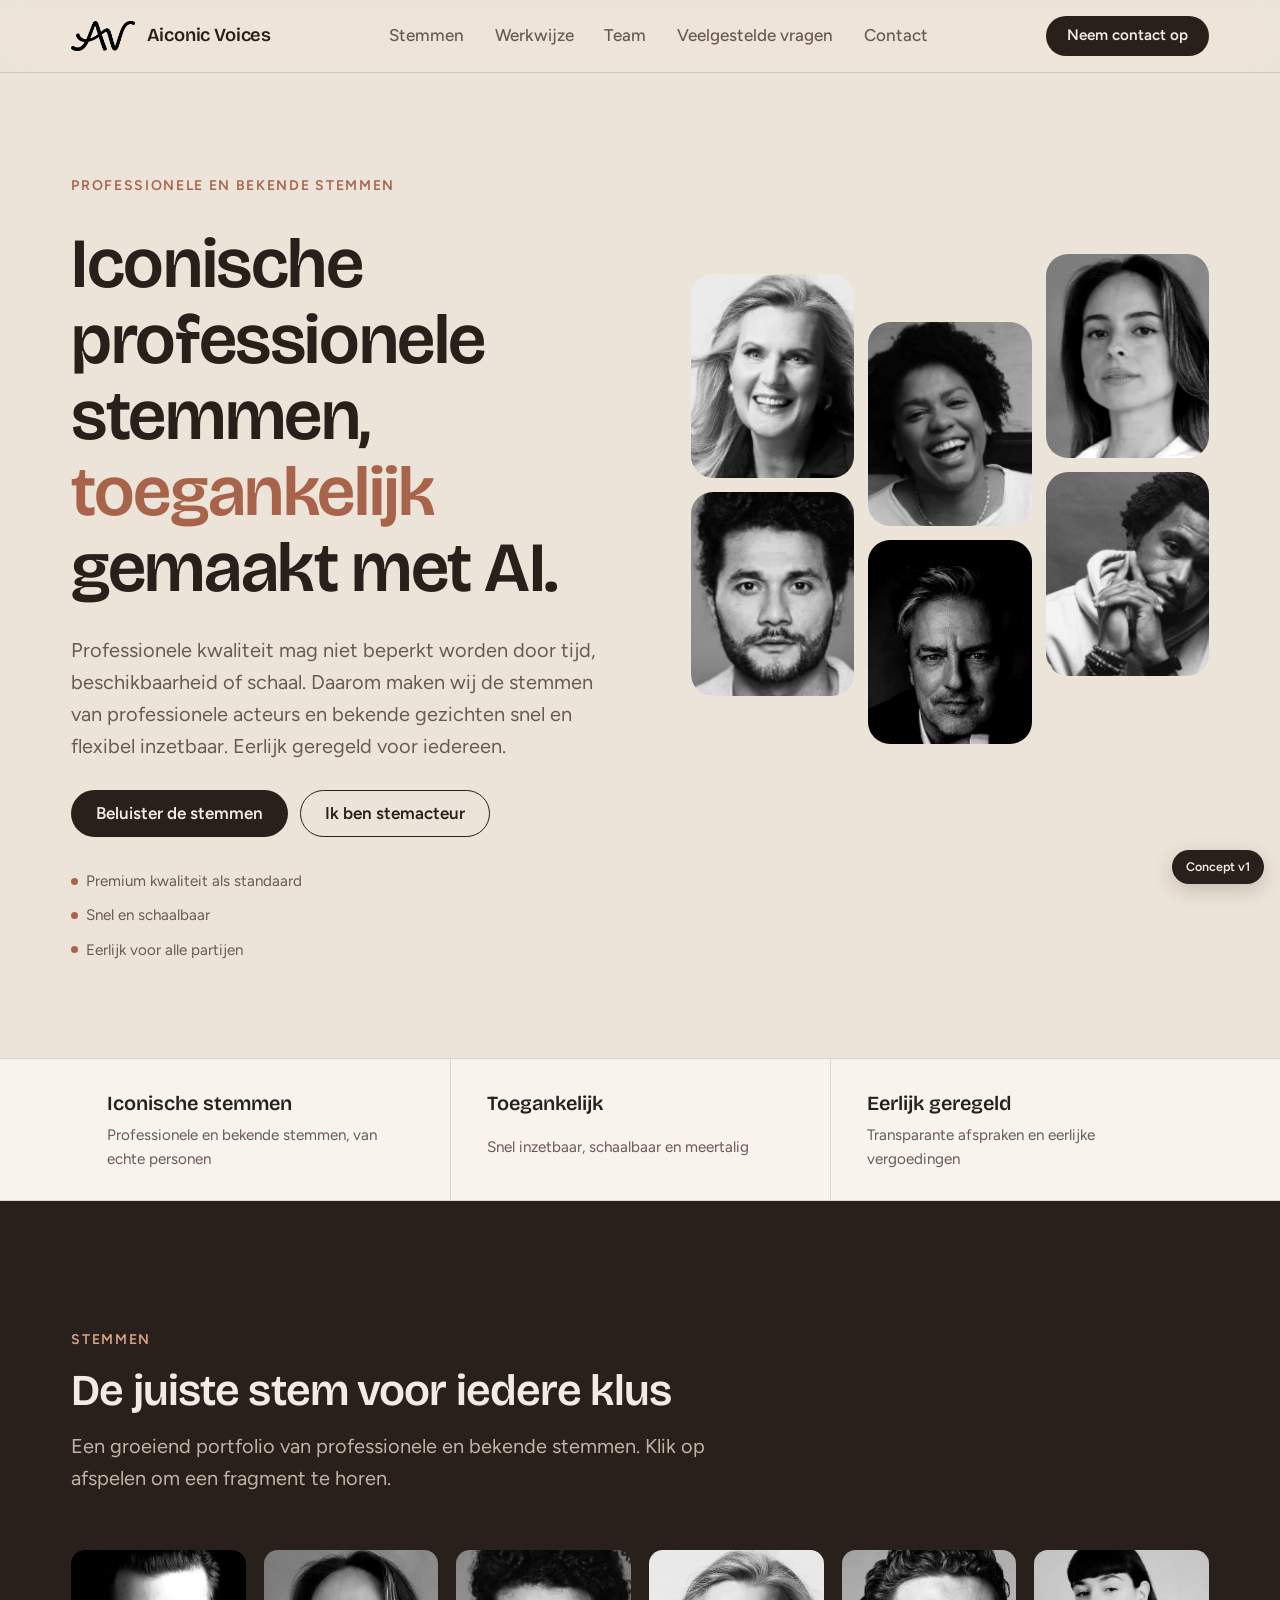
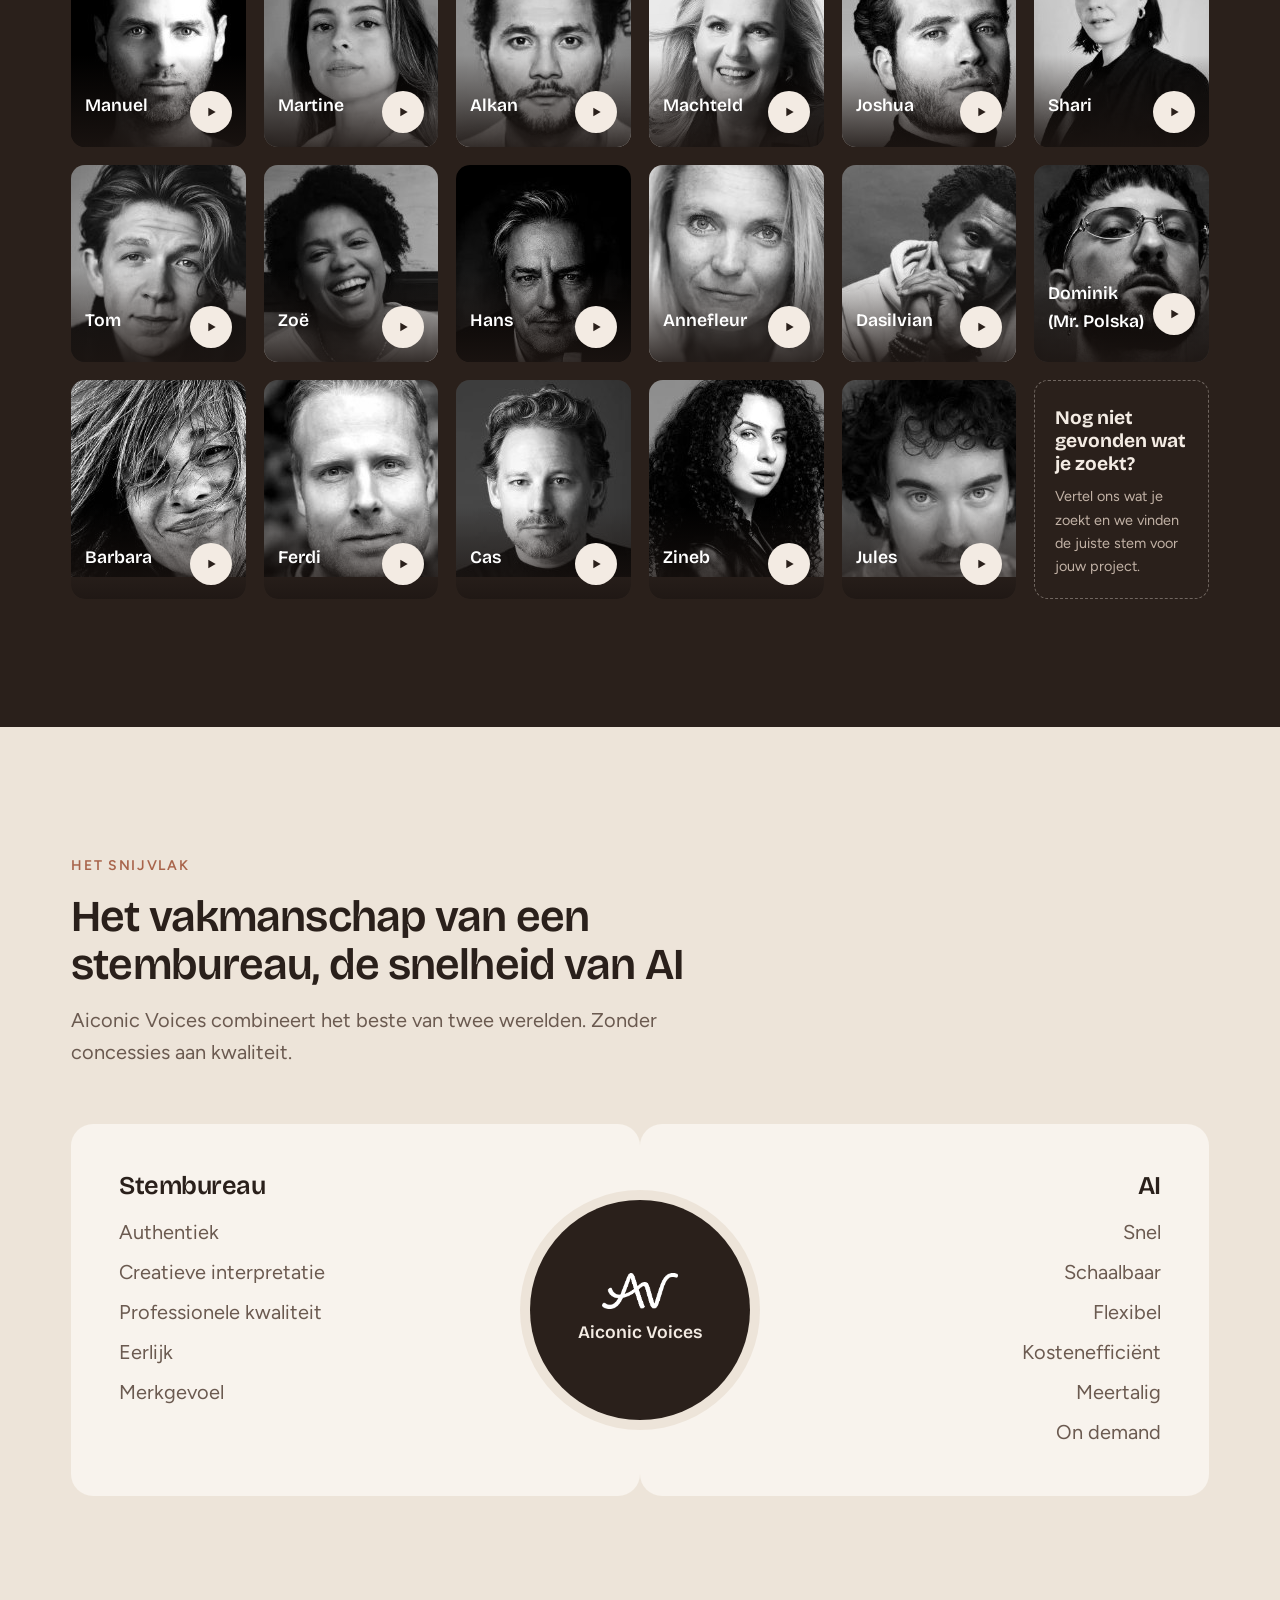
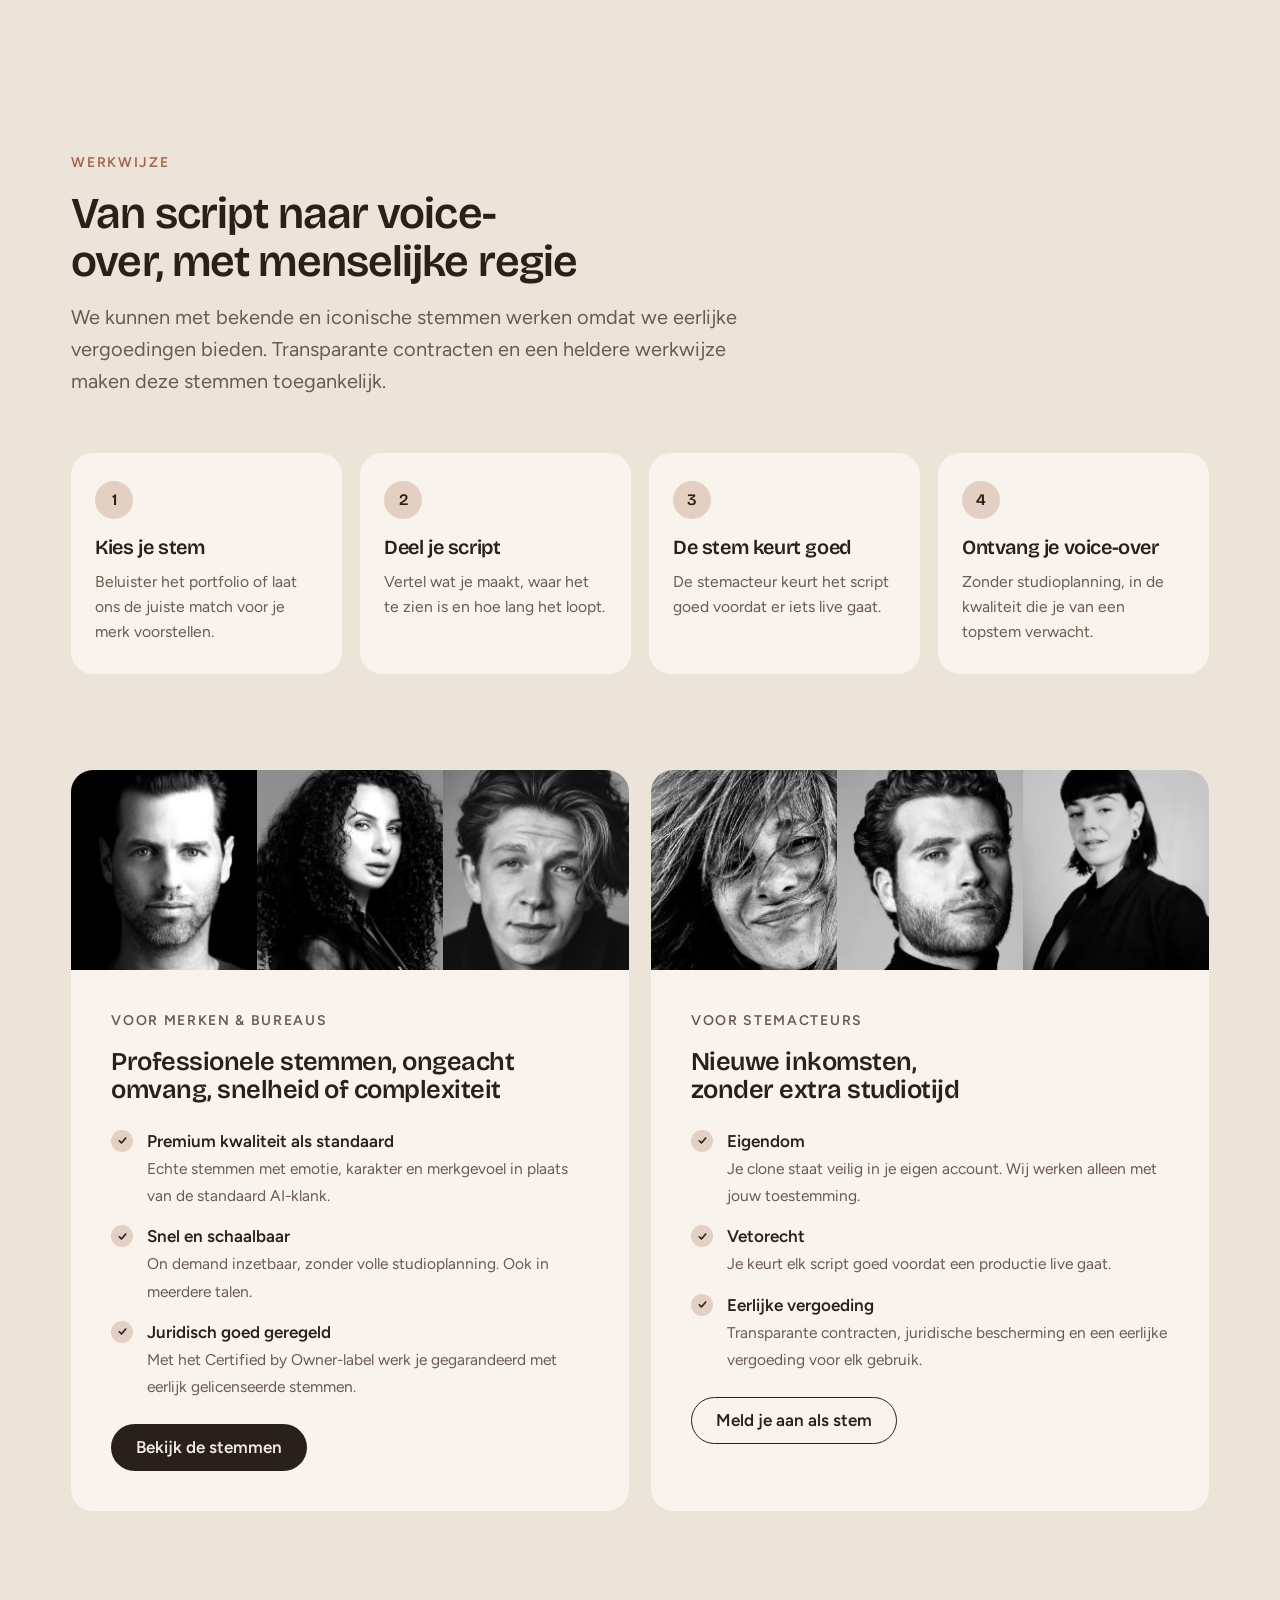
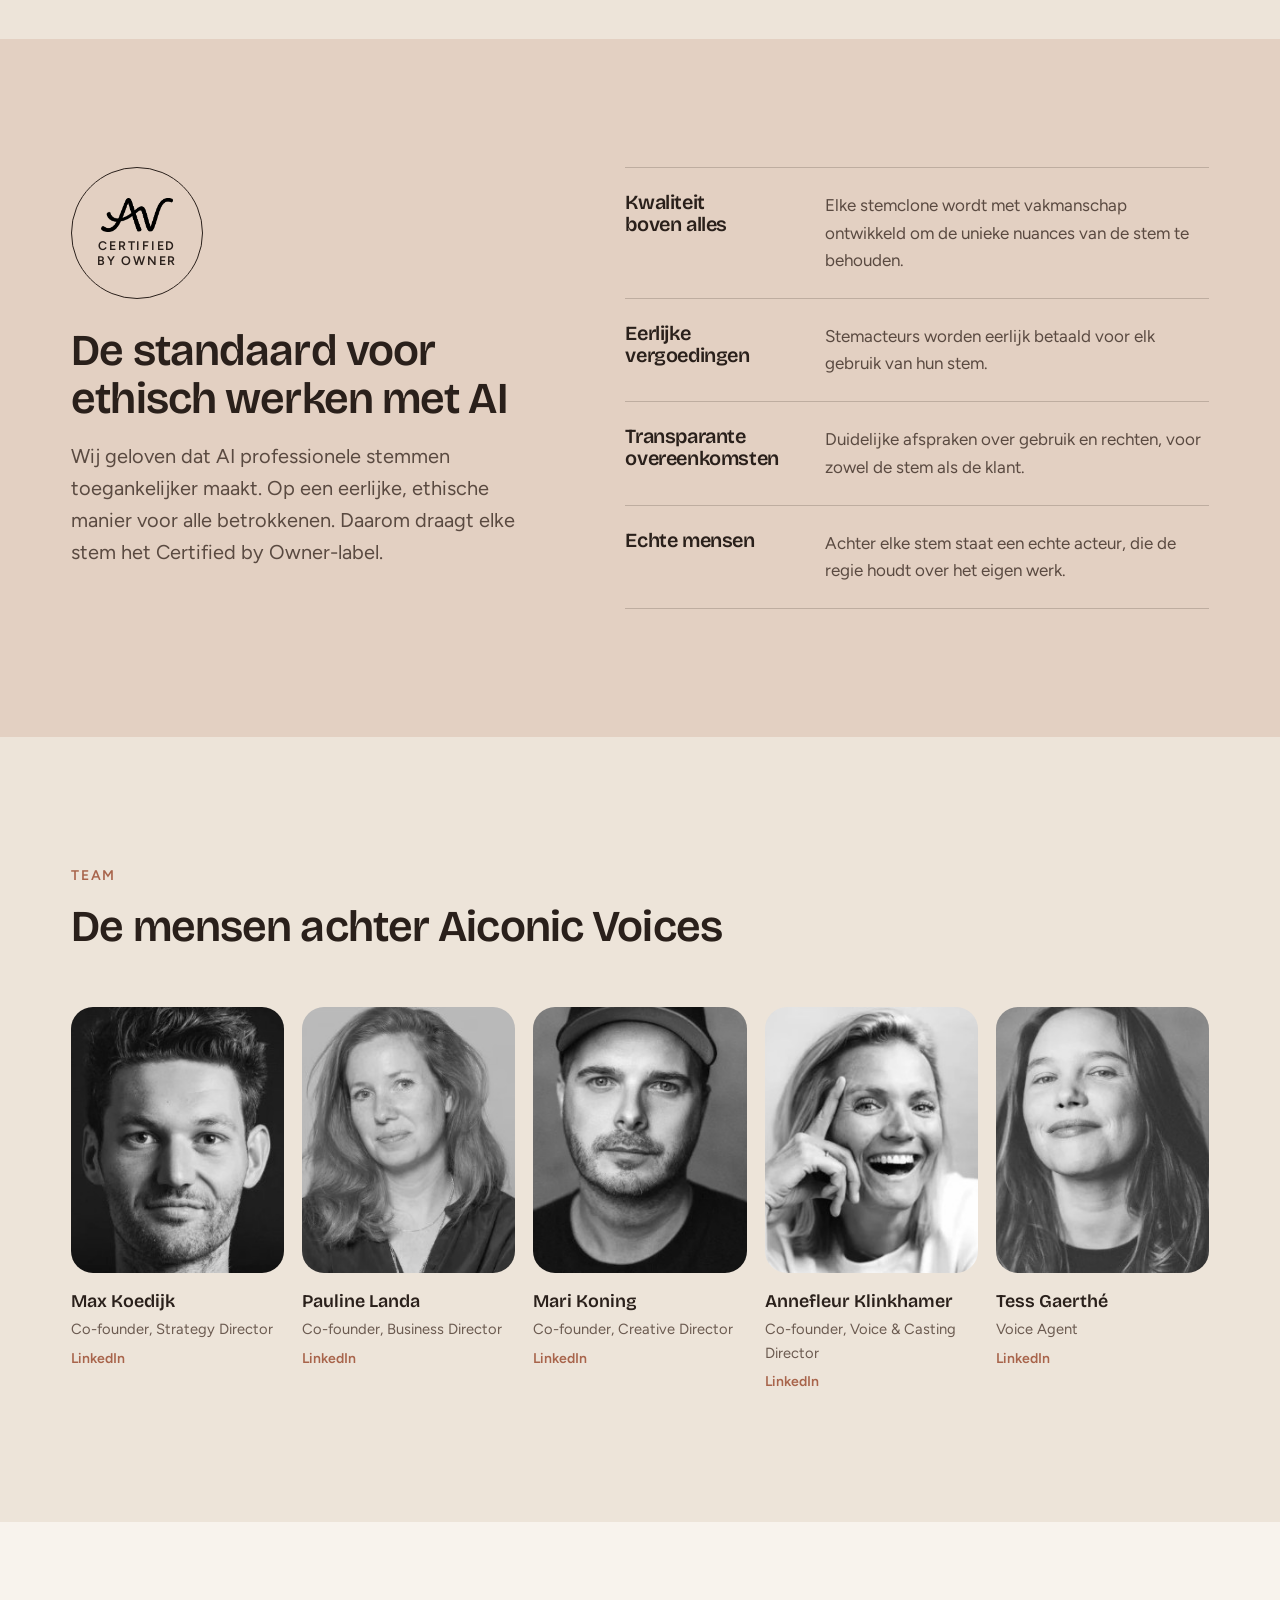
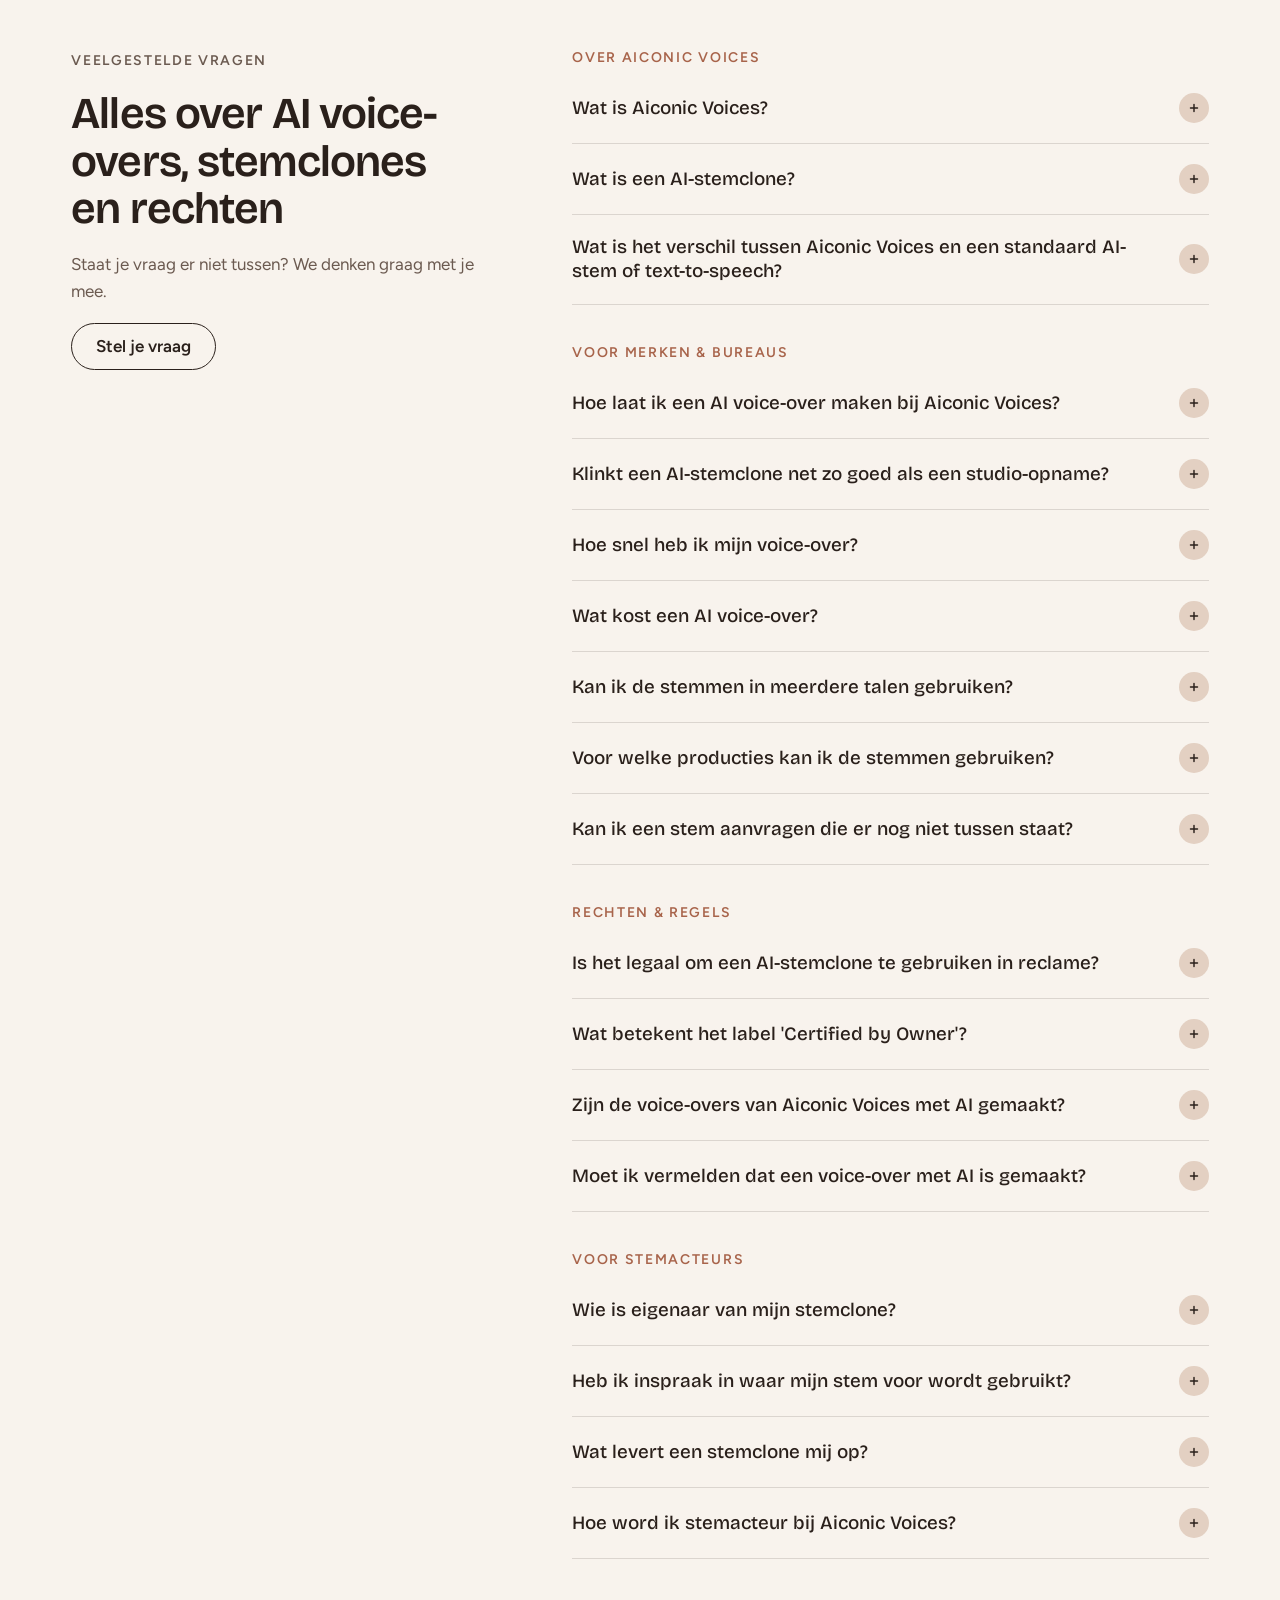
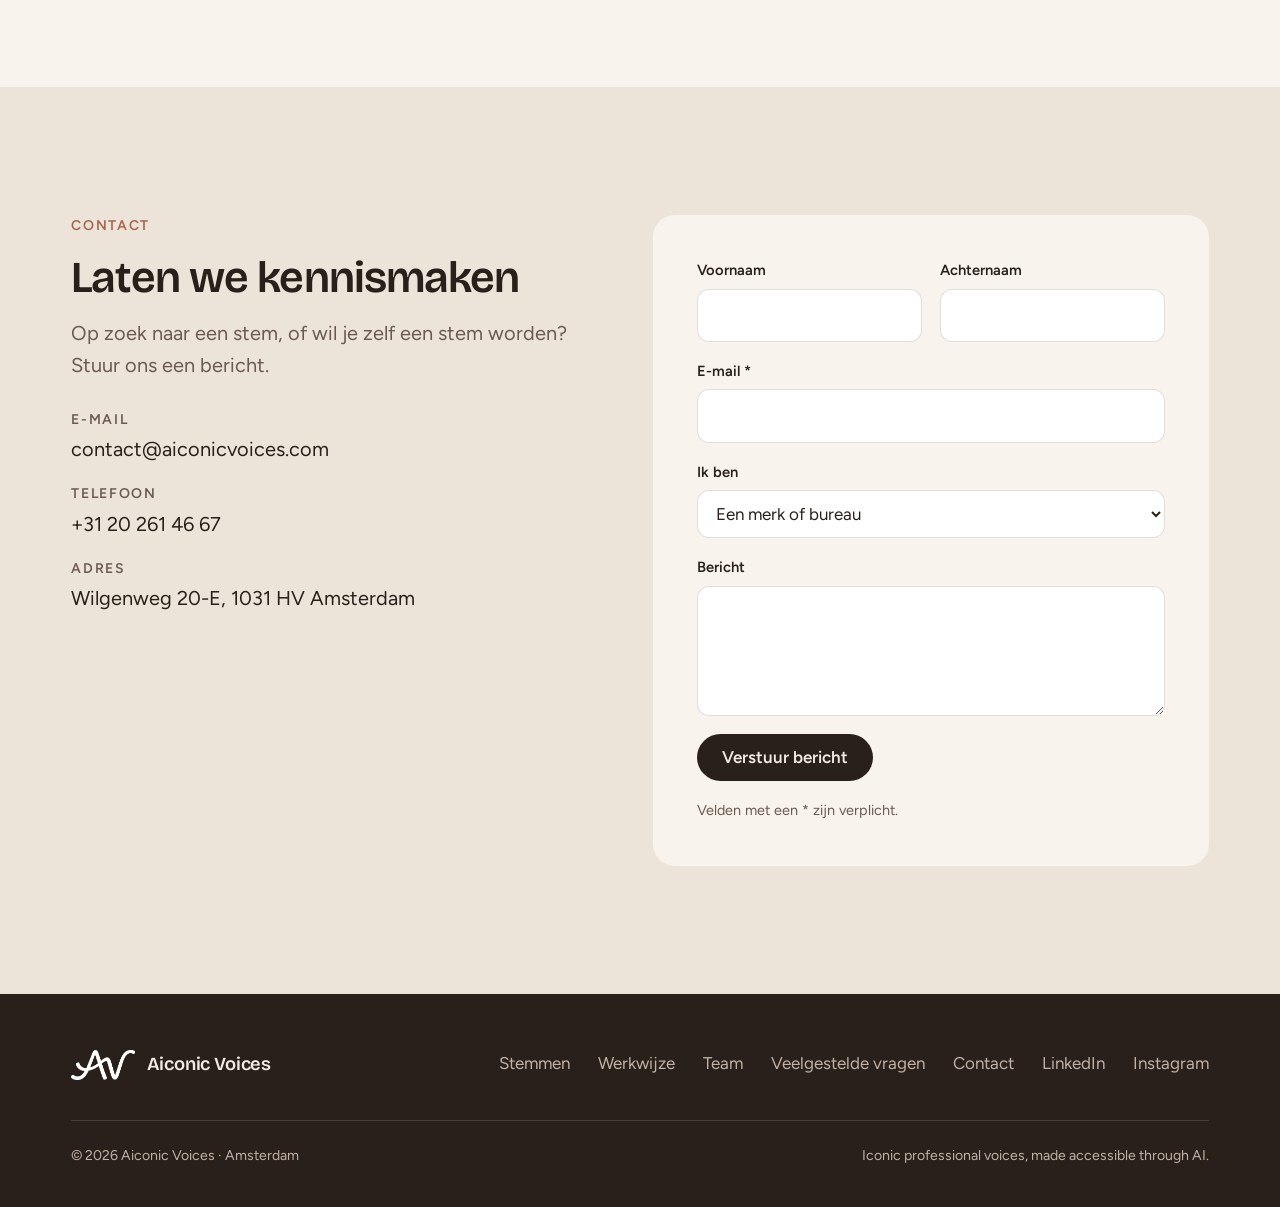
==== index.html @ fe513459 "FAQ: aanmelding stemacteurs afhankelijk van portfolio Co-Authored-By: Claude Opus 5.5 <noreply@anthr" ====
<!doctype html>
<html lang="nl">
<head>
  <meta charset="utf-8">
  <meta name="viewport" content="width=device-width, initial-scale=1, viewport-fit=cover">
  <title>Aiconic Voices</title>
  <meta name="description" content="Iconische professionele stemmen, toegankelijk gemaakt met AI. Professionele en bekende stemmen, snel, schaalbaar en meertalig inzetbaar. Eerlijk en juridisch goed geregeld voor alle partijen.">
  <link rel="canonical" href="https://www.aiconicvoices.com/">
  <meta property="og:type" content="website">
  <meta property="og:title" content="Aiconic Voices: iconische professionele stemmen, toegankelijk gemaakt met AI">
  <meta property="og:description" content="Professionele en bekende stemmen voor iedere merkuitdaging. Snel, schaalbaar en meertalig, met eerlijke vergoedingen en transparante afspraken.">
  <meta property="og:url" content="https://www.aiconicvoices.com/">
  <meta property="og:locale" content="nl_NL">
  <link rel="icon" href="assets/img/logo-av.png">
  <link rel="preconnect" href="https://fonts.googleapis.com">
  <link rel="preconnect" href="https://fonts.gstatic.com" crossorigin>
  <link rel="stylesheet" href="https://fonts.googleapis.com/css2?family=Bricolage+Grotesque:opsz,wght@12..96,500;12..96,600&family=Figtree:wght@400;500;600&display=swap">
  <link rel="stylesheet" href="assets/css/style.css">
  <script type="application/ld+json">
{
  "@context": "https://schema.org",
  "@type": "Organization",
  "name": "Aiconic Voices",
  "url": "https://www.aiconicvoices.com/",
  "logo": "https://www.aiconicvoices.com/assets/img/logo-av.png",
  "email": "contact@aiconicvoices.com",
  "telephone": "+31 20 261 46 67",
  "address": {
    "@type": "PostalAddress",
    "streetAddress": "Wilgenweg 20-E",
    "postalCode": "1031 HV",
    "addressLocality": "Amsterdam",
    "addressCountry": "NL"
  }
}
  </script>
  <script type="application/ld+json">
{
  "@context": "https://schema.org",
  "@type": "FAQPage",
  "mainEntity": [
    {
      "@type": "Question",
      "name": "Wat is Aiconic Voices?",
      "acceptedAnswer": {
        "@type": "Answer",
        "text": "Aiconic Voices is een Nederlands voice-overbureau uit Amsterdam dat AI-stemclones maakt van professionele stemacteurs en bekende stemmen. Merken en bureaus krijgen zo snel, schaalbaar en meertalig toegang tot echte, iconische stemmen. Elke stem is gemaakt met toestemming van de stemacteur, die een eerlijke vergoeding krijgt."
      }
    },
    {
      "@type": "Question",
      "name": "Wat is een AI-stemclone?",
      "acceptedAnswer": {
        "@type": "Answer",
        "text": "Een AI-stemclone (of stemkloon) is een digitale versie van een echte menselijke stem, gemaakt op basis van opnames van de stemacteur zelf. Je maakt er voice-overs mee met dezelfde klank, emotie en karakter, zonder dat de stemacteur voor elke opname de studio in hoeft."
      }
    },
    {
      "@type": "Question",
      "name": "Wat is het verschil tussen Aiconic Voices en een standaard AI-stem of text-to-speech?",
      "acceptedAnswer": {
        "@type": "Answer",
        "text": "Achter elke stem van Aiconic Voices staat een echte professionele of bekende stemacteur. Je krijgt de kwaliteit, creatieve interpretatie en het merkgevoel van een stembureau, met de snelheid en schaalbaarheid van AI. Standaard AI-stemmen en text-to-speech-tools zijn generiek en hebben geen herkenbare, gelicenseerde stem."
      }
    },
    {
      "@type": "Question",
      "name": "Hoe laat ik een AI voice-over maken bij Aiconic Voices?",
      "acceptedAnswer": {
        "@type": "Answer",
        "text": "Je kiest een stem uit het portfolio of laat ons de juiste match voorstellen, en je deelt je script. De stemacteur keurt het script goed, waarna wij de voice-over produceren en leveren. Er is geen studioplanning nodig."
      }
    },
    {
      "@type": "Question",
      "name": "Klinkt een AI-stemclone net zo goed als een studio-opname?",
      "acceptedAnswer": {
        "@type": "Answer",
        "text": "Elke stemclone van Aiconic Voices wordt met vakmanschap ontwikkeld om de unieke nuances van de stem te behouden. Zo kies je voor emotie en karakter in plaats van de standaard AI-klank. Beluister de fragmenten bij Stemmen om het zelf te horen."
      }
    },
    {
      "@type": "Question",
      "name": "Hoe snel heb ik mijn voice-over?",
      "acceptedAnswer": {
        "@type": "Answer",
        "text": "Een AI voice-over via Aiconic Voices is veel sneller geregeld dan een traditionele opname, omdat de stemmen on demand inzetbaar zijn en er geen studio ingepland hoeft te worden. De exacte doorlooptijd stemmen we per project met je af."
      }
    },
    {
      "@type": "Question",
      "name": "Wat kost een AI voice-over?",
      "acceptedAnswer": {
        "@type": "Answer",
        "text": "De prijs van een AI voice-over bij Aiconic Voices hangt af van de stem, het gebruik (kanaal, looptijd en bereik) en de omvang van de productie. We werken al vanaf kleine producties, dus je hoeft geen grote campagne te hebben. Omdat er geen studiotijd nodig is, werk je kostenefficiënter dan met een traditionele opname. Vraag een offerte aan voor een prijs op maat."
      }
    },
    {
      "@type": "Question",
      "name": "Kan ik de stemmen in meerdere talen gebruiken?",
      "acceptedAnswer": {
        "@type": "Answer",
        "text": "Ja, de stemmen van Aiconic Voices zijn meertalig inzetbaar. Zo houdt je merk in verschillende talen dezelfde herkenbare stem. Vraag ons welke talen per stem beschikbaar zijn."
      }
    },
    {
      "@type": "Question",
      "name": "Voor welke producties kan ik de stemmen gebruiken?",
      "acceptedAnswer": {
        "@type": "Answer",
        "text": "Je kunt de stemmen inzetten voor onder meer commercials, online video, e-learning en bedrijfsfilms, ongeacht de omvang, snelheid of complexiteit van de productie. Welk gebruik per stem is toegestaan, leggen we vooraf transparant met je vast."
      }
    },
    {
      "@type": "Question",
      "name": "Kan ik een stem aanvragen die er nog niet tussen staat?",
      "acceptedAnswer": {
        "@type": "Answer",
        "text": "Ja. Aiconic Voices breidt het portfolio continu uit met professionele en bekende stemmen. Vertel ons wat je zoekt, dan vinden we de juiste stem voor jouw project."
      }
    },
    {
      "@type": "Question",
      "name": "Is het legaal om een AI-stemclone te gebruiken in reclame?",
      "acceptedAnswer": {
        "@type": "Answer",
        "text": "Ja, mits de stem met toestemming is gemaakt en het gebruik goed is vastgelegd. Bij Aiconic Voices is elke stem gemaakt met toestemming van de stemacteur en eerlijk gelicenseerd. Afspraken over gebruik en rechten leggen we vooraf vast in transparante contracten, voor zowel de stem als de klant."
      }
    },
    {
      "@type": "Question",
      "name": "Wat betekent het label 'Certified by Owner'?",
      "acceptedAnswer": {
        "@type": "Answer",
        "text": "Certified by Owner is het label van Aiconic Voices waarmee je gegarandeerd werkt met een eerlijk gelicenseerde stem. De eigenaar van de stem heeft toestemming gegeven en keurt elk script goed voordat het live gaat."
      }
    },
    {
      "@type": "Question",
      "name": "Zijn de voice-overs van Aiconic Voices met AI gemaakt?",
      "acceptedAnswer": {
        "@type": "Answer",
        "text": "Ja. Onze voice-overs worden met AI gemaakt, maar altijd op basis van een bestaande, professionele of bekende stem. Achter elke stem staat een echte stemacteur die toestemming heeft gegeven, het script goedkeurt en een eerlijke vergoeding krijgt."
      }
    },
    {
      "@type": "Question",
      "name": "Moet ik vermelden dat een voice-over met AI is gemaakt?",
      "acceptedAnswer": {
        "@type": "Answer",
        "text": "Sinds 2 augustus 2026 gelden onder de Europese AI-verordening (artikel 50) transparantieregels voor realistische audio die met AI is gemaakt. Wij adviseren om altijd transparant te zijn over het gebruik van AI. Kijk daarnaast zelf wat de meest actuele regels zijn in jouw vakgebied. We kijken graag mee en denken met je mee, maar bieden geen bindend juridisch advies."
      }
    },
    {
      "@type": "Question",
      "name": "Wie is eigenaar van mijn stemclone?",
      "acceptedAnswer": {
        "@type": "Answer",
        "text": "Jij. Bij Aiconic Voices staat je stemclone veilig in je eigen account en wordt hij alleen gebruikt met jouw toestemming."
      }
    },
    {
      "@type": "Question",
      "name": "Heb ik inspraak in waar mijn stem voor wordt gebruikt?",
      "acceptedAnswer": {
        "@type": "Answer",
        "text": "Ja, je hebt vetorecht. Je keurt elk script goed voordat een productie met jouw stem live gaat."
      }
    },
    {
      "@type": "Question",
      "name": "Wat levert een stemclone mij op?",
      "acceptedAnswer": {
        "@type": "Answer",
        "text": "Een stemclone levert je nieuwe inkomsten op, zonder extra studiotijd. Je krijgt een eerlijke vergoeding voor elk gebruik, met transparante contracten en juridische bescherming."
      }
    },
    {
      "@type": "Question",
      "name": "Hoe word ik stemacteur bij Aiconic Voices?",
      "acceptedAnswer": {
        "@type": "Answer",
        "text": "Stuur ons een bericht via het contactformulier en kies 'Stemacteur'. We bekijken of je stem op dit moment in ons portfolio past. Is dat zo, dan nemen we contact met je op voor een kennismaking. Past het nu nog niet, dan komen we mogelijk later graag terug op je aanmelding."
      }
    }
  ]
}
  </script>
</head>
<body>
  <header class="site-header">
    <nav class="nav wrap" aria-label="Hoofdmenu">
      <a class="brand" href="#top" aria-label="Aiconic Voices, naar boven">
        <img src="assets/img/logo-av.png" alt="" width="63" height="30">
        <span>Aiconic Voices</span>
      </a>
      <button class="menu-toggle" type="button" aria-expanded="false" aria-controls="nav-links" aria-label="Menu openen">
        <svg width="26" height="26" viewBox="0 0 24 24" fill="none" stroke="currentColor" stroke-width="2" stroke-linecap="round" aria-hidden="true"><path d="M4 7h16M4 12h16M4 17h16"/></svg>
      </button>
      <ul class="nav-links" id="nav-links">
        <li><a href="#stemmen">Stemmen</a></li>
        <li><a href="#werkwijze">Werkwijze</a></li>
        <li><a href="#team">Team</a></li>
        <li><a href="#faq">Veelgestelde vragen</a></li>
        <li><a href="#contact">Contact</a></li>
      </ul>
      <a class="btn btn-primary" href="#contact">Neem contact op</a>
    </nav>
  </header>

  <main id="top">
    <section class="hero">
      <div class="wrap hero-grid">
        <div class="hero-copy">
          <p class="eyebrow">Professionele en bekende stemmen</p>
          <h1>Iconische professionele stemmen, <em>toegankelijk</em> gemaakt met AI.</h1>
          <p class="lead">Professionele kwaliteit mag niet beperkt worden door tijd, beschikbaarheid of schaal. Daarom maken wij de stemmen van professionele acteurs en bekende gezichten snel en flexibel inzetbaar. Eerlijk geregeld voor iedereen.</p>
          <div class="hero-actions">
            <a class="btn btn-primary" href="#stemmen">Beluister de stemmen</a>
            <a class="btn btn-ghost" href="#voor-stemacteurs">Ik ben stemacteur</a>
          </div>
          <ul class="hero-proof">
            <li>Premium kwaliteit als standaard</li>
            <li>Snel en schaalbaar</li>
            <li>Eerlijk voor alle partijen</li>
          </ul>
        </div>
        <div class="collage" aria-hidden="true">
          <div class="collage-col">
            <figure><img src="assets/img/voices/machteld.jpg" alt=""></figure>
            <figure><img src="assets/img/voices/alkan.jpg" alt=""></figure>
          </div>
          <div class="collage-col">
            <figure><img src="assets/img/voices/zoe.jpg" alt=""></figure>
            <figure><img src="assets/img/voices/hans.jpg" alt=""></figure>
          </div>
          <div class="collage-col">
            <figure><img src="assets/img/voices/martine.jpg" alt=""></figure>
            <figure><img src="assets/img/voices/dasilvian.jpg" alt=""></figure>
          </div>
        </div>
      </div>
    </section>

    <div class="strip">
      <div class="wrap strip-inner">
        <div class="strip-item"><strong>Iconische stemmen</strong><span>Professionele en bekende stemmen, van echte personen</span></div>
        <div class="strip-item"><strong>Toegankelijk</strong><span>Snel inzetbaar, schaalbaar en meertalig</span></div>
        <div class="strip-item"><strong>Eerlijk geregeld</strong><span>Transparante afspraken en eerlijke vergoedingen</span></div>
      </div>
    </div>

    <section class="section voices" id="stemmen">
      <div class="wrap">
        <div class="section-head">
          <p class="eyebrow">Stemmen</p>
          <h2>De juiste stem voor iedere klus</h2>
          <p class="lead">Een groeiend portfolio van professionele en bekende stemmen. Klik op afspelen om een fragment te horen.</p>
        </div>
        <div class="voice-grid">
          <figure class="voice">
            <img src="assets/img/voices/manuel.jpg" alt="Portret van stemacteur Manuel" loading="lazy" width="270" height="197">
            <figcaption class="voice-meta">
              <span><span class="voice-name">Manuel</span><span class="voice-status" aria-live="polite"></span></span>
              <button class="play" type="button" data-sample="assets/audio/manuel.mp3" aria-label="Beluister de stem van Manuel"><svg viewBox="0 0 24 24" fill="currentColor" aria-hidden="true"><path d="M8 5.5v13l11-6.5z"/></svg></button>
            </figcaption>
          </figure>
          <figure class="voice">
            <img src="assets/img/voices/martine.jpg" alt="Portret van stemacteur Martine" loading="lazy" width="270" height="197">
            <figcaption class="voice-meta">
              <span><span class="voice-name">Martine</span><span class="voice-status" aria-live="polite"></span></span>
              <button class="play" type="button" data-sample="" aria-label="Beluister de stem van Martine"><svg viewBox="0 0 24 24" fill="currentColor" aria-hidden="true"><path d="M8 5.5v13l11-6.5z"/></svg></button>
            </figcaption>
          </figure>
          <figure class="voice">
            <img src="assets/img/voices/alkan.jpg" alt="Portret van stemacteur Alkan" loading="lazy" width="270" height="197">
            <figcaption class="voice-meta">
              <span><span class="voice-name">Alkan</span><span class="voice-status" aria-live="polite"></span></span>
              <button class="play" type="button" data-sample="" aria-label="Beluister de stem van Alkan"><svg viewBox="0 0 24 24" fill="currentColor" aria-hidden="true"><path d="M8 5.5v13l11-6.5z"/></svg></button>
            </figcaption>
          </figure>
          <figure class="voice">
            <img src="assets/img/voices/machteld.jpg" alt="Portret van stemacteur Machteld" loading="lazy" width="270" height="197">
            <figcaption class="voice-meta">
              <span><span class="voice-name">Machteld</span><span class="voice-status" aria-live="polite"></span></span>
              <button class="play" type="button" data-sample="" aria-label="Beluister de stem van Machteld"><svg viewBox="0 0 24 24" fill="currentColor" aria-hidden="true"><path d="M8 5.5v13l11-6.5z"/></svg></button>
            </figcaption>
          </figure>
          <figure class="voice">
            <img src="assets/img/voices/joshua.jpg" alt="Portret van stemacteur Joshua" loading="lazy" width="270" height="197">
            <figcaption class="voice-meta">
              <span><span class="voice-name">Joshua</span><span class="voice-status" aria-live="polite"></span></span>
              <button class="play" type="button" data-sample="" aria-label="Beluister de stem van Joshua"><svg viewBox="0 0 24 24" fill="currentColor" aria-hidden="true"><path d="M8 5.5v13l11-6.5z"/></svg></button>
            </figcaption>
          </figure>
          <figure class="voice">
            <img src="assets/img/voices/shari.jpg" alt="Portret van stemacteur Shari" loading="lazy" width="270" height="197">
            <figcaption class="voice-meta">
              <span><span class="voice-name">Shari</span><span class="voice-status" aria-live="polite"></span></span>
              <button class="play" type="button" data-sample="" aria-label="Beluister de stem van Shari"><svg viewBox="0 0 24 24" fill="currentColor" aria-hidden="true"><path d="M8 5.5v13l11-6.5z"/></svg></button>
            </figcaption>
          </figure>
          <figure class="voice">
            <img src="assets/img/voices/tom.jpg" alt="Portret van stemacteur Tom" loading="lazy" width="270" height="197">
            <figcaption class="voice-meta">
              <span><span class="voice-name">Tom</span><span class="voice-status" aria-live="polite"></span></span>
              <button class="play" type="button" data-sample="" aria-label="Beluister de stem van Tom"><svg viewBox="0 0 24 24" fill="currentColor" aria-hidden="true"><path d="M8 5.5v13l11-6.5z"/></svg></button>
            </figcaption>
          </figure>
          <figure class="voice">
            <img src="assets/img/voices/zoe.jpg" alt="Portret van stemacteur Zoë" loading="lazy" width="270" height="197">
            <figcaption class="voice-meta">
              <span><span class="voice-name">Zoë</span><span class="voice-status" aria-live="polite"></span></span>
              <button class="play" type="button" data-sample="" aria-label="Beluister de stem van Zoë"><svg viewBox="0 0 24 24" fill="currentColor" aria-hidden="true"><path d="M8 5.5v13l11-6.5z"/></svg></button>
            </figcaption>
          </figure>
          <figure class="voice">
            <img src="assets/img/voices/hans.jpg" alt="Portret van stemacteur Hans" loading="lazy" width="270" height="197">
            <figcaption class="voice-meta">
              <span><span class="voice-name">Hans</span><span class="voice-status" aria-live="polite"></span></span>
              <button class="play" type="button" data-sample="" aria-label="Beluister de stem van Hans"><svg viewBox="0 0 24 24" fill="currentColor" aria-hidden="true"><path d="M8 5.5v13l11-6.5z"/></svg></button>
            </figcaption>
          </figure>
          <figure class="voice">
            <img src="assets/img/voices/annefleur.jpg" alt="Portret van stemacteur Annefleur" loading="lazy" width="270" height="197">
            <figcaption class="voice-meta">
              <span><span class="voice-name">Annefleur</span><span class="voice-status" aria-live="polite"></span></span>
              <button class="play" type="button" data-sample="" aria-label="Beluister de stem van Annefleur"><svg viewBox="0 0 24 24" fill="currentColor" aria-hidden="true"><path d="M8 5.5v13l11-6.5z"/></svg></button>
            </figcaption>
          </figure>
          <figure class="voice">
            <img src="assets/img/voices/dasilvian.jpg" alt="Portret van stemacteur Dasilvian" loading="lazy" width="270" height="197">
            <figcaption class="voice-meta">
              <span><span class="voice-name">Dasilvian</span><span class="voice-status" aria-live="polite"></span></span>
              <button class="play" type="button" data-sample="" aria-label="Beluister de stem van Dasilvian"><svg viewBox="0 0 24 24" fill="currentColor" aria-hidden="true"><path d="M8 5.5v13l11-6.5z"/></svg></button>
            </figcaption>
          </figure>
          <figure class="voice">
            <img src="assets/img/voices/dominik.jpg" alt="Portret van stemacteur Dominik (Mr. Polska)" loading="lazy" width="270" height="197">
            <figcaption class="voice-meta">
              <span><span class="voice-name">Dominik (Mr. Polska)</span><span class="voice-status" aria-live="polite"></span></span>
              <button class="play" type="button" data-sample="" aria-label="Beluister de stem van Dominik (Mr. Polska)"><svg viewBox="0 0 24 24" fill="currentColor" aria-hidden="true"><path d="M8 5.5v13l11-6.5z"/></svg></button>
            </figcaption>
          </figure>
          <figure class="voice">
            <img src="assets/img/voices/barbara.jpg" alt="Portret van stemacteur Barbara" loading="lazy" width="270" height="197">
            <figcaption class="voice-meta">
              <span><span class="voice-name">Barbara</span><span class="voice-status" aria-live="polite"></span></span>
              <button class="play" type="button" data-sample="" aria-label="Beluister de stem van Barbara"><svg viewBox="0 0 24 24" fill="currentColor" aria-hidden="true"><path d="M8 5.5v13l11-6.5z"/></svg></button>
            </figcaption>
          </figure>
          <figure class="voice">
            <img src="assets/img/voices/ferdi.jpg" alt="Portret van stemacteur Ferdi" loading="lazy" width="270" height="197">
            <figcaption class="voice-meta">
              <span><span class="voice-name">Ferdi</span><span class="voice-status" aria-live="polite"></span></span>
              <button class="play" type="button" data-sample="" aria-label="Beluister de stem van Ferdi"><svg viewBox="0 0 24 24" fill="currentColor" aria-hidden="true"><path d="M8 5.5v13l11-6.5z"/></svg></button>
            </figcaption>
          </figure>
          <figure class="voice">
            <img src="assets/img/voices/cas.jpg" alt="Portret van stemacteur Cas" loading="lazy" width="270" height="197">
            <figcaption class="voice-meta">
              <span><span class="voice-name">Cas</span><span class="voice-status" aria-live="polite"></span></span>
              <button class="play" type="button" data-sample="" aria-label="Beluister de stem van Cas"><svg viewBox="0 0 24 24" fill="currentColor" aria-hidden="true"><path d="M8 5.5v13l11-6.5z"/></svg></button>
            </figcaption>
          </figure>
          <figure class="voice">
            <img src="assets/img/voices/zineb.jpg" alt="Portret van stemacteur Zineb" loading="lazy" width="270" height="197">
            <figcaption class="voice-meta">
              <span><span class="voice-name">Zineb</span><span class="voice-status" aria-live="polite"></span></span>
              <button class="play" type="button" data-sample="" aria-label="Beluister de stem van Zineb"><svg viewBox="0 0 24 24" fill="currentColor" aria-hidden="true"><path d="M8 5.5v13l11-6.5z"/></svg></button>
            </figcaption>
          </figure>
          <figure class="voice">
            <img src="assets/img/voices/jules.jpg" alt="Portret van stemacteur Jules" loading="lazy" width="270" height="197">
            <figcaption class="voice-meta">
              <span><span class="voice-name">Jules</span><span class="voice-status" aria-live="polite"></span></span>
              <button class="play" type="button" data-sample="" aria-label="Beluister de stem van Jules"><svg viewBox="0 0 24 24" fill="currentColor" aria-hidden="true"><path d="M8 5.5v13l11-6.5z"/></svg></button>
            </figcaption>
          </figure>
          <a class="voice-cta" href="#contact">
            <strong>Nog niet gevonden wat je zoekt?</strong>
            <span>Vertel ons wat je zoekt en we vinden de juiste stem voor jouw project.</span>
          </a>
        </div>
      </div>
    </section>

    <section class="section blend" aria-labelledby="blend-title">
      <div class="wrap">
        <div class="section-head">
          <p class="eyebrow">Het snijvlak</p>
          <h2 id="blend-title">Het vakmanschap van een stembureau, de snelheid van AI</h2>
          <p class="lead">Aiconic Voices combineert het beste van twee werelden. Zonder concessies aan kwaliteit.</p>
        </div>
        <div class="blend-grid">
          <div class="blend-side">
            <h3>Stembureau</h3>
            <ul>
              <li>Authentiek</li>
              <li>Creatieve interpretatie</li>
              <li>Professionele kwaliteit</li>
              <li>Eerlijk</li>
              <li>Merkgevoel</li>
            </ul>
          </div>
          <div class="blend-core">
            <img src="assets/img/logo-av.png" alt="">
            <strong>Aiconic Voices</strong>
          </div>
          <div class="blend-side">
            <h3>AI</h3>
            <ul>
              <li>Snel</li>
              <li>Schaalbaar</li>
              <li>Flexibel</li>
              <li>Kostenefficiënt</li>
              <li>Meertalig</li>
              <li>On demand</li>
            </ul>
          </div>
        </div>
      </div>
    </section>

    <section class="section" id="werkwijze">
      <div class="wrap">
        <div class="section-head">
          <p class="eyebrow">Werkwijze</p>
          <h2>Van script naar voice-over, met menselijke regie</h2>
          <p class="lead">We kunnen met bekende en iconische stemmen werken omdat we eerlijke vergoedingen bieden. Transparante contracten en een heldere werkwijze maken deze stemmen toegankelijk.</p>
        </div>
        <ol class="steps">
          <li class="step"><h3>Kies je stem</h3><p>Beluister het portfolio of laat ons de juiste match voor je merk voorstellen.</p></li>
          <li class="step"><h3>Deel je script</h3><p>Vertel wat je maakt, waar het te zien is en hoe lang het loopt.</p></li>
          <li class="step"><h3>De stem keurt goed</h3><p>De stemacteur keurt het script goed voordat er iets live gaat.</p></li>
          <li class="step"><h3>Ontvang je voice-over</h3><p>Zonder studioplanning, in de kwaliteit die je van een topstem verwacht.</p></li>
        </ol>

        <div class="audiences">
          <article class="audience" id="voor-merken">
            <div class="audience-photos" aria-hidden="true">
              <img src="assets/img/voices/manuel.jpg" alt="">
              <img src="assets/img/voices/zineb.jpg" alt="">
              <img src="assets/img/voices/tom.jpg" alt="">
            </div>
            <div class="audience-body">
              <p class="eyebrow">Voor merken &amp; bureaus</p>
              <h3>Professionele stemmen, ongeacht omvang, snelheid of complexiteit</h3>
              <ul class="checks">
                <li><div><strong>Premium kwaliteit als standaard</strong><span>Echte stemmen met emotie, karakter en merkgevoel in plaats van de standaard AI-klank.</span></div></li>
                <li><div><strong>Snel en schaalbaar</strong><span>On demand inzetbaar, zonder volle studioplanning. Ook in meerdere talen.</span></div></li>
                <li><div><strong>Juridisch goed geregeld</strong><span>Met het Certified by Owner-label werk je gegarandeerd met eerlijk gelicenseerde stemmen.</span></div></li>
              </ul>
              <a class="btn btn-primary" href="#stemmen">Bekijk de stemmen</a>
            </div>
          </article>
          <article class="audience" id="voor-stemacteurs">
            <div class="audience-photos" aria-hidden="true">
              <img src="assets/img/voices/barbara.jpg" alt="">
              <img src="assets/img/voices/joshua.jpg" alt="">
              <img src="assets/img/voices/shari.jpg" alt="">
            </div>
            <div class="audience-body">
              <p class="eyebrow">Voor stemacteurs</p>
              <h3>Nieuwe inkomsten, zonder extra studiotijd</h3>
              <ul class="checks">
                <li><div><strong>Eigendom</strong><span>Je clone staat veilig in je eigen account. Wij werken alleen met jouw toestemming.</span></div></li>
                <li><div><strong>Vetorecht</strong><span>Je keurt elk script goed voordat een productie live gaat.</span></div></li>
                <li><div><strong>Eerlijke vergoeding</strong><span>Transparante contracten, juridische bescherming en een eerlijke vergoeding voor elk gebruik.</span></div></li>
              </ul>
              <a class="btn btn-ghost" href="#contact">Meld je aan als stem</a>
            </div>
          </article>
        </div>
      </div>
    </section>

    <section class="section certified" aria-labelledby="certified-title">
      <div class="wrap certified-grid">
        <div>
          <div class="seal" aria-hidden="true"><div><img src="assets/img/logo-av.png" alt="">Certified<br>by Owner</div></div>
          <h2 id="certified-title">De standaard voor ethisch werken met AI</h2>
          <p class="lead">Wij geloven dat AI professionele stemmen toegankelijker maakt. Op een eerlijke, ethische manier voor alle betrokkenen. Daarom draagt elke stem het Certified by Owner-label.</p>
        </div>
        <div class="values">
          <div class="value"><h3>Kwaliteit boven alles</h3><p>Elke stemclone wordt met vakmanschap ontwikkeld om de unieke nuances van de stem te behouden.</p></div>
          <div class="value"><h3>Eerlijke vergoedingen</h3><p>Stemacteurs worden eerlijk betaald voor elk gebruik van hun stem.</p></div>
          <div class="value"><h3>Transparante overeenkomsten</h3><p>Duidelijke afspraken over gebruik en rechten, voor zowel de stem als de klant.</p></div>
          <div class="value"><h3>Echte mensen</h3><p>Achter elke stem staat een echte acteur, die de regie houdt over het eigen werk.</p></div>
        </div>
      </div>
    </section>

    <section class="section" id="team">
      <div class="wrap">
        <div class="section-head">
          <p class="eyebrow">Team</p>
          <h2>De mensen achter Aiconic Voices</h2>
        </div>
        <div class="team-grid">
          <figure class="member"><img src="assets/img/team/max.jpg" alt="Max Koedijk"><figcaption><strong>Max Koedijk</strong><span>Co-founder, Strategy Director</span><a href="#">LinkedIn</a></figcaption></figure>
          <figure class="member"><img src="assets/img/team/pauline.jpg" alt="Pauline Landa"><figcaption><strong>Pauline Landa</strong><span>Co-founder, Business Director</span><a href="#">LinkedIn</a></figcaption></figure>
          <figure class="member"><img src="assets/img/team/mari.jpg" alt="Mari Koning"><figcaption><strong>Mari Koning</strong><span>Co-founder, Creative Director</span><a href="#">LinkedIn</a></figcaption></figure>
          <figure class="member"><img src="assets/img/team/annefleur.jpg" alt="Annefleur Klinkhamer"><figcaption><strong>Annefleur Klinkhamer</strong><span>Co-founder, Voice &amp; Casting Director</span><a href="#">LinkedIn</a></figcaption></figure>
          <figure class="member"><img src="assets/img/team/tess.jpg" alt="Tess Gaerthé"><figcaption><strong>Tess Gaerthé</strong><span>Voice Agent</span><a href="#">LinkedIn</a></figcaption></figure>
        </div>
      </div>
    </section>

    <section class="section faq" id="faq">
      <div class="wrap faq-grid">
        <div class="faq-aside">
          <p class="eyebrow">Veelgestelde vragen</p>
          <h2>Alles over AI voice-overs, stemclones en rechten</h2>
          <p>Staat je vraag er niet tussen? We denken graag met je mee.</p>
          <a class="btn btn-ghost" href="#contact" style="justify-self:start">Stel je vraag</a>
        </div>
        <div>
            <div class="faq-group">
              <h3>Over Aiconic Voices</h3>
              <details>
                <summary>Wat is Aiconic Voices?</summary>
                <div><p>Aiconic Voices is een Nederlands voice-overbureau uit Amsterdam dat AI-stemclones maakt van professionele stemacteurs en bekende stemmen. Merken en bureaus krijgen zo snel, schaalbaar en meertalig toegang tot echte, iconische stemmen. Elke stem is gemaakt met toestemming van de stemacteur, die een eerlijke vergoeding krijgt.</p></div>
              </details>
              <details>
                <summary>Wat is een AI-stemclone?</summary>
                <div><p>Een AI-stemclone (of stemkloon) is een digitale versie van een echte menselijke stem, gemaakt op basis van opnames van de stemacteur zelf. Je maakt er voice-overs mee met dezelfde klank, emotie en karakter, zonder dat de stemacteur voor elke opname de studio in hoeft.</p></div>
              </details>
              <details>
                <summary>Wat is het verschil tussen Aiconic Voices en een standaard AI-stem of text-to-speech?</summary>
                <div><p>Achter elke stem van Aiconic Voices staat een echte professionele of bekende stemacteur. Je krijgt de kwaliteit, creatieve interpretatie en het merkgevoel van een stembureau, met de snelheid en schaalbaarheid van AI. Standaard AI-stemmen en text-to-speech-tools zijn generiek en hebben geen herkenbare, gelicenseerde stem.</p></div>
              </details>
            </div>
            <div class="faq-group">
              <h3>Voor merken &amp; bureaus</h3>
              <details>
                <summary>Hoe laat ik een AI voice-over maken bij Aiconic Voices?</summary>
                <div><p>Je kiest een stem uit het portfolio of laat ons de juiste match voorstellen, en je deelt je script. De stemacteur keurt het script goed, waarna wij de voice-over produceren en leveren. Er is geen studioplanning nodig.</p></div>
              </details>
              <details>
                <summary>Klinkt een AI-stemclone net zo goed als een studio-opname?</summary>
                <div><p>Elke stemclone van Aiconic Voices wordt met vakmanschap ontwikkeld om de unieke nuances van de stem te behouden. Zo kies je voor emotie en karakter in plaats van de standaard AI-klank. Beluister de fragmenten bij Stemmen om het zelf te horen.</p></div>
              </details>
              <details>
                <summary>Hoe snel heb ik mijn voice-over?</summary>
                <div><p>Een AI voice-over via Aiconic Voices is veel sneller geregeld dan een traditionele opname, omdat de stemmen on demand inzetbaar zijn en er geen studio ingepland hoeft te worden. De exacte doorlooptijd stemmen we per project met je af.</p></div>
              </details>
              <details>
                <summary>Wat kost een AI voice-over?</summary>
                <div><p>De prijs van een AI voice-over bij Aiconic Voices hangt af van de stem, het gebruik (kanaal, looptijd en bereik) en de omvang van de productie. We werken al vanaf kleine producties, dus je hoeft geen grote campagne te hebben. Omdat er geen studiotijd nodig is, werk je kostenefficiënter dan met een traditionele opname. Vraag een offerte aan voor een prijs op maat.</p></div>
              </details>
              <details>
                <summary>Kan ik de stemmen in meerdere talen gebruiken?</summary>
                <div><p>Ja, de stemmen van Aiconic Voices zijn meertalig inzetbaar. Zo houdt je merk in verschillende talen dezelfde herkenbare stem. Vraag ons welke talen per stem beschikbaar zijn.</p></div>
              </details>
              <details>
                <summary>Voor welke producties kan ik de stemmen gebruiken?</summary>
                <div><p>Je kunt de stemmen inzetten voor onder meer commercials, online video, e-learning en bedrijfsfilms, ongeacht de omvang, snelheid of complexiteit van de productie. Welk gebruik per stem is toegestaan, leggen we vooraf transparant met je vast.</p></div>
              </details>
              <details>
                <summary>Kan ik een stem aanvragen die er nog niet tussen staat?</summary>
                <div><p>Ja. Aiconic Voices breidt het portfolio continu uit met professionele en bekende stemmen. Vertel ons wat je zoekt, dan vinden we de juiste stem voor jouw project.</p></div>
              </details>
            </div>
            <div class="faq-group">
              <h3>Rechten &amp; regels</h3>
              <details>
                <summary>Is het legaal om een AI-stemclone te gebruiken in reclame?</summary>
                <div><p>Ja, mits de stem met toestemming is gemaakt en het gebruik goed is vastgelegd. Bij Aiconic Voices is elke stem gemaakt met toestemming van de stemacteur en eerlijk gelicenseerd. Afspraken over gebruik en rechten leggen we vooraf vast in transparante contracten, voor zowel de stem als de klant.</p></div>
              </details>
              <details>
                <summary>Wat betekent het label 'Certified by Owner'?</summary>
                <div><p>Certified by Owner is het label van Aiconic Voices waarmee je gegarandeerd werkt met een eerlijk gelicenseerde stem. De eigenaar van de stem heeft toestemming gegeven en keurt elk script goed voordat het live gaat.</p></div>
              </details>
              <details>
                <summary>Zijn de voice-overs van Aiconic Voices met AI gemaakt?</summary>
                <div><p>Ja. Onze voice-overs worden met AI gemaakt, maar altijd op basis van een bestaande, professionele of bekende stem. Achter elke stem staat een echte stemacteur die toestemming heeft gegeven, het script goedkeurt en een eerlijke vergoeding krijgt.</p></div>
              </details>
              <details>
                <summary>Moet ik vermelden dat een voice-over met AI is gemaakt?</summary>
                <div><p>Sinds 2 augustus 2026 gelden onder de Europese AI-verordening (artikel 50) transparantieregels voor realistische audio die met AI is gemaakt. Wij adviseren om altijd transparant te zijn over het gebruik van AI. Kijk daarnaast zelf wat de meest actuele regels zijn in jouw vakgebied. We kijken graag mee en denken met je mee, maar bieden geen bindend juridisch advies.</p></div>
              </details>
            </div>
            <div class="faq-group">
              <h3>Voor stemacteurs</h3>
              <details>
                <summary>Wie is eigenaar van mijn stemclone?</summary>
                <div><p>Jij. Bij Aiconic Voices staat je stemclone veilig in je eigen account en wordt hij alleen gebruikt met jouw toestemming.</p></div>
              </details>
              <details>
                <summary>Heb ik inspraak in waar mijn stem voor wordt gebruikt?</summary>
                <div><p>Ja, je hebt vetorecht. Je keurt elk script goed voordat een productie met jouw stem live gaat.</p></div>
              </details>
              <details>
                <summary>Wat levert een stemclone mij op?</summary>
                <div><p>Een stemclone levert je nieuwe inkomsten op, zonder extra studiotijd. Je krijgt een eerlijke vergoeding voor elk gebruik, met transparante contracten en juridische bescherming.</p></div>
              </details>
              <details>
                <summary>Hoe word ik stemacteur bij Aiconic Voices?</summary>
                <div><p>Stuur ons een bericht via het contactformulier en kies 'Stemacteur'. We bekijken of je stem op dit moment in ons portfolio past. Is dat zo, dan nemen we contact met je op voor een kennismaking. Past het nu nog niet, dan komen we mogelijk later graag terug op je aanmelding.</p></div>
              </details>
            </div>
        </div>
      </div>
    </section>

    <section class="section" id="contact">
      <div class="wrap contact-grid">
        <div class="contact-info">
          <div class="section-head" style="margin:0">
            <p class="eyebrow">Contact</p>
            <h2>Laten we kennismaken</h2>
            <p class="lead">Op zoek naar een stem, of wil je zelf een stem worden? Stuur ons een bericht.</p>
          </div>
          <ul class="contact-list">
            <li><small>E-mail</small><a href="mailto:contact@aiconicvoices.com">contact@aiconicvoices.com</a></li>
            <li><small>Telefoon</small><a href="tel:+31202614667">+31 20 261 46 67</a></li>
            <li><small>Adres</small><a href="https://www.google.com/maps/search/?api=1&amp;query=Wilgenweg+20-E+1031+HV+Amsterdam" target="_blank" rel="noopener">Wilgenweg 20-E, 1031 HV Amsterdam</a></li>
          </ul>
        </div>
        <form class="form" id="contact-form" novalidate>
          <div class="form-row">
            <div class="field"><label for="f-first">Voornaam</label><input id="f-first" name="voornaam" autocomplete="given-name"></div>
            <div class="field"><label for="f-last">Achternaam</label><input id="f-last" name="achternaam" autocomplete="family-name"></div>
          </div>
          <div class="field"><label for="f-email">E-mail *</label><input id="f-email" name="email" type="email" autocomplete="email" required></div>
          <div class="field">
            <label for="f-role">Ik ben</label>
            <select id="f-role" name="rol">
              <option>Een merk of bureau</option>
              <option>Stemacteur</option>
              <option>Iets anders</option>
            </select>
          </div>
          <div class="field"><label for="f-msg">Bericht</label><textarea id="f-msg" name="bericht"></textarea></div>
          <button class="btn btn-primary" type="submit">Verstuur bericht</button>
          <p class="form-note" id="form-note" aria-live="polite">Velden met een * zijn verplicht.</p>
        </form>
      </div>
    </section>
  </main>

  <footer class="site-footer">
    <div class="wrap">
      <div class="footer-grid">
        <a class="brand" href="#top"><img src="assets/img/logo-av.png" alt="" width="63" height="30"><span>Aiconic Voices</span></a>
        <ul class="footer-links">
          <li><a href="#stemmen">Stemmen</a></li>
          <li><a href="#werkwijze">Werkwijze</a></li>
          <li><a href="#team">Team</a></li>
          <li><a href="#faq">Veelgestelde vragen</a></li>
          <li><a href="#contact">Contact</a></li>
          <li><a href="#">LinkedIn</a></li>
          <li><a href="#">Instagram</a></li>
        </ul>
      </div>
      <div class="footer-bottom">
        <span>© 2026 Aiconic Voices · Amsterdam</span>
        <span>Iconic professional voices, made accessible through AI.</span>
      </div>
    </div>
  </footer>

  <div class="concept-pill">Concept v1</div>

  <script src="assets/js/main.js"></script>
</body>
</html>
---- assets/css/style.css ----
/* Aiconic Voices — warm editorial layout: zandkleurige basis, grote zwart-witportretten,
   één donkere 'studio'-band voor de stemmen. Eén bewust licht thema (huisstijl). */
:root {
  --sand: #ede4d9;      /* pagina */
  --linen: #f8f3ed;     /* rustige vlakken */
  --blush: #e3d0c2;     /* zachte accenten, badges */
  --clay: #a8644b;      /* accent (koperroze uit huidige huisstijl, iets dieper voor contrast) */
  --espresso: #2a201b;  /* tekst + donkere band */
  --muted: #6b5a50;     /* secundaire tekst */
  --line: rgba(42, 32, 27, .14);
  --on-dark: #f3ebe3;
  --on-dark-muted: #c2b2a6;

  --font-display: "Bricolage Grotesque", "Avenir Next", "Segoe UI", system-ui, sans-serif;
  --font-body: "Figtree", "Avenir Next", "Segoe UI", system-ui, sans-serif;

  --step--1: .875rem;
  --step-0: 1.0625rem;
  --step-1: 1.25rem;
  --step-2: 1.6rem;
  --step-3: clamp(1.9rem, 1.4rem + 2vw, 2.75rem);
  --step-4: clamp(2.4rem, 1.6rem + 3.6vw, 4.4rem);

  --radius: 22px;
  --radius-sm: 14px;
  --gutter: clamp(16px, 4vw, 56px);
  --max: 1240px;
  color-scheme: light;
}

*, *::before, *::after { box-sizing: border-box; }
html { scroll-behavior: smooth; scroll-padding-top: 88px; }
body {
  margin: 0;
  background: var(--sand);
  color: var(--espresso);
  font-family: var(--font-body);
  font-size: var(--step-0);
  line-height: 1.6;
  -webkit-font-smoothing: antialiased;
}
img { max-width: 100%; display: block; }
a { color: inherit; }
h1, h2, h3 {
  font-family: var(--font-display);
  font-weight: 600;
  line-height: 1.08;
  letter-spacing: -.02em;
  margin: 0;
  text-wrap: balance;
}
p { margin: 0; }
:focus-visible { outline: 2px solid var(--clay); outline-offset: 3px; border-radius: 6px; }

.wrap { max-width: var(--max); margin-inline: auto; padding-inline: var(--gutter); }
.section { padding-block: clamp(72px, 10vw, 128px); }
.eyebrow {
  font-size: var(--step--1);
  font-weight: 600;
  letter-spacing: .12em;
  text-transform: uppercase;
  color: var(--clay);
}
.lead { font-size: var(--step-1); color: var(--muted); max-width: 34em; }
.section-head { display: grid; gap: 16px; max-width: 46rem; margin-bottom: clamp(36px, 5vw, 56px); }
.section-head h2 { font-size: var(--step-3); }

/* Buttons */
.btn {
  display: inline-flex; align-items: center; gap: 10px;
  padding: 14px 24px;
  border-radius: 999px;
  font: 600 var(--step-0)/1 var(--font-body);
  text-decoration: none;
  border: 1.5px solid transparent;
  cursor: pointer;
  transition: transform .2s ease, background-color .2s ease, color .2s ease;
}
.btn:hover { transform: translateY(-1px); }
.btn-primary { background: var(--espresso); color: var(--on-dark); }
.btn-primary:hover { background: #3d2f28; }
.btn-ghost { border-color: var(--espresso); color: var(--espresso); background: transparent; }
.btn-ghost:hover { background: var(--espresso); color: var(--on-dark); }
.btn-light { background: var(--on-dark); color: var(--espresso); }

/* Header */
.site-header {
  position: sticky; top: env(safe-area-inset-top, 0px); z-index: 20;
  background: rgba(237, 228, 217, .82);
  backdrop-filter: saturate(1.4) blur(14px);
  -webkit-backdrop-filter: saturate(1.4) blur(14px);
  border-bottom: 1px solid var(--line);
}
.nav { display: flex; align-items: center; justify-content: space-between; gap: 24px; min-height: 72px; }
.brand { display: flex; align-items: center; gap: 12px; text-decoration: none; }
.brand img { height: 30px; width: auto; }
.brand span { font-family: var(--font-display); font-weight: 600; font-size: 1.15rem; letter-spacing: -.01em; }
.nav-links { display: flex; align-items: center; gap: clamp(16px, 2.4vw, 34px); list-style: none; margin: 0; padding: 0; }
.nav-links a { text-decoration: none; font-weight: 500; color: var(--muted); transition: color .2s; }
.nav-links a:hover { color: var(--espresso); }
.nav .btn { padding: 11px 20px; font-size: .95rem; }
.menu-toggle { display: none; background: none; border: 0; padding: 8px; cursor: pointer; color: var(--espresso); }

@media (max-width: 880px) {
  .menu-toggle { display: inline-flex; }
  .nav-links {
    position: absolute; inset: 72px 0 auto 0;
    flex-direction: column; align-items: flex-start; gap: 4px;
    padding: 16px var(--gutter) 24px;
    background: var(--sand); border-bottom: 1px solid var(--line);
  }
  .nav-links:not(.open) { display: none; }
  .nav-links a { display: block; padding: 10px 0; font-size: 1.15rem; color: var(--espresso); }
  .nav > .btn { display: none; }
}

/* Hero */
.hero { padding-block: clamp(48px, 8vw, 104px) clamp(56px, 8vw, 96px); overflow: hidden; }
.hero-grid { display: grid; grid-template-columns: 1.05fr 1fr; gap: clamp(40px, 6vw, 80px); align-items: center; }
.hero-copy { display: grid; gap: 28px; min-width: 0; }
.hero h1 { font-size: var(--step-4); }
.hero h1 em { font-style: normal; color: var(--clay); }
.hero-actions { display: flex; flex-wrap: wrap; gap: 12px; }
.hero-proof { display: flex; flex-direction: column; gap: 10px; padding: 0; margin: 4px 0 0; list-style: none; color: var(--muted); font-size: .95rem; }
.hero-proof li { display: flex; align-items: center; gap: 8px; white-space: nowrap; }
.hero-proof li::before { content: ""; width: 7px; height: 7px; border-radius: 50%; background: var(--clay); }

.collage { display: grid; grid-template-columns: repeat(3, 1fr); gap: 14px; height: clamp(420px, 46vw, 600px); min-width: 0; }
.collage-col { display: grid; gap: 14px; align-content: start; }
.collage-col:nth-child(2) { transform: translateY(48px); }
.collage-col:nth-child(3) { transform: translateY(-20px); }
.collage img { width: 100%; aspect-ratio: 4 / 5; object-fit: cover; border-radius: var(--radius); filter: grayscale(1) contrast(1.02); }
.collage figure { margin: 0; position: relative; }
@media (max-width: 880px) {
  .hero-grid { grid-template-columns: 1fr; }
  .collage { height: auto; }
  .collage-col:nth-child(2), .collage-col:nth-child(3) { transform: none; }
}

/* Proof strip */
.strip { border-block: 1px solid var(--line); background: var(--linen); }
.strip-inner { display: grid; grid-template-columns: repeat(3, 1fr); }
.strip-item { padding: 28px clamp(16px, 3vw, 36px); display: grid; gap: 4px; }
.strip-item + .strip-item { border-left: 1px solid var(--line); }
.strip-item strong { font-family: var(--font-display); font-size: var(--step-1); font-weight: 600; }
.strip-item span { color: var(--muted); font-size: .95rem; }
@media (max-width: 760px) {
  .strip-inner { grid-template-columns: 1fr; }
  .strip-item + .strip-item { border-left: 0; border-top: 1px solid var(--line); }
}

/* Voices (dark studio band) */
.voices { background: var(--espresso); color: var(--on-dark); }
.voices .eyebrow { color: #d9a48c; }
.voices .lead { color: var(--on-dark-muted); }
.voice-grid { display: grid; grid-template-columns: repeat(auto-fill, minmax(165px, 1fr)); gap: 18px; }
.voice { position: relative; margin: 0; border-radius: var(--radius-sm); overflow: hidden; background: #3a2e28; }
.voice img { width: 100%; aspect-ratio: 4 / 5; object-fit: cover; filter: grayscale(1); transition: transform .5s ease, filter .5s ease; }
.voice:hover img { transform: scale(1.04); filter: grayscale(.6) sepia(.15); }
.voice-meta {
  position: absolute; inset: auto 0 0 0;
  display: flex; align-items: center; justify-content: space-between; gap: 8px;
  padding: 36px 14px 14px;
  background: linear-gradient(to top, rgba(28, 21, 18, .88), rgba(28, 21, 18, 0));
}
.voice-name { font-family: var(--font-display); font-weight: 600; font-size: 1.1rem; color: #fff; }
.voice-status { display: block; font-size: .75rem; color: var(--on-dark-muted); min-height: 1em; }
.play {
  flex: none; width: 42px; height: 42px; border-radius: 50%;
  display: grid; place-items: center;
  background: var(--on-dark); color: var(--espresso); border: 0; cursor: pointer;
  transition: transform .2s ease, background-color .2s ease;
}
.play:hover { transform: scale(1.08); background: #fff; }
.play svg { width: 16px; height: 16px; }
.voice-cta {
  border-radius: var(--radius-sm); border: 1.5px dashed rgba(243, 235, 227, .35);
  display: grid; align-content: end; gap: 10px; padding: 20px;
  aspect-ratio: 4 / 5; text-decoration: none;
  transition: border-color .2s, background-color .2s;
}
.voice-cta:hover { border-color: var(--on-dark); background: rgba(243, 235, 227, .06); }
.voice-cta strong { font-family: var(--font-display); font-size: 1.2rem; line-height: 1.2; }
.voice-cta span { color: var(--on-dark-muted); font-size: .9rem; }
.voices-foot { margin-top: 40px; display: flex; flex-wrap: wrap; align-items: center; justify-content: space-between; gap: 16px; color: var(--on-dark-muted); }
.voices-foot p { max-width: 36em; }

/* Snijvlak */
.blend-grid { display: grid; grid-template-columns: 1fr auto 1fr; align-items: stretch; }
.blend-side {
  background: var(--linen); border-radius: var(--radius);
  padding: clamp(28px, 4vw, 48px);
  display: grid; gap: 16px; align-content: start;
}
.blend-side:first-child { padding-right: clamp(80px, 9vw, 120px); }
.blend-side:last-child { padding-left: clamp(80px, 9vw, 120px); text-align: right; }
.blend-side h3 { font-size: var(--step-2); }
.blend-side ul { list-style: none; margin: 0; padding: 0; display: grid; gap: 8px; color: var(--muted); font-size: var(--step-1); }
.blend-core {
  width: clamp(170px, 18vw, 220px); aspect-ratio: 1; border-radius: 50%;
  margin-inline: clamp(-110px, -9vw, -80px);
  align-self: center;
  position: relative; z-index: 1;
  background: var(--espresso); color: var(--on-dark);
  display: grid; place-content: center; justify-items: center; gap: 10px; text-align: center;
  box-shadow: 0 0 0 10px var(--sand);
}
.blend-core img { height: 36px; width: auto; filter: invert(1) brightness(1.6); }
.blend-core strong { font-family: var(--font-display); font-weight: 600; font-size: 1.1rem; }
@media (max-width: 760px) {
  .blend-grid { grid-template-columns: 1fr; justify-items: stretch; }
  .blend-side:first-child, .blend-side:last-child { padding: 28px 28px 64px; text-align: left; }
  .blend-side:last-child { padding-top: 64px; padding-bottom: 28px; }
  .blend-core { margin: -52px auto; width: 150px; }
}

/* Steps */
.steps { display: grid; grid-template-columns: repeat(4, 1fr); gap: 18px; list-style: none; padding: 0; margin: 0; counter-reset: step; }
.step { background: var(--linen); border-radius: var(--radius); padding: 28px 24px 30px; display: grid; gap: 10px; align-content: start; counter-increment: step; }
.step::before {
  content: counter(step);
  width: 38px; height: 38px; border-radius: 50%;
  display: grid; place-items: center;
  background: var(--blush); color: var(--espresso);
  font: 600 1rem/1 var(--font-display);
  margin-bottom: 8px;
}
.step h3 { font-size: var(--step-1); }
.step p { color: var(--muted); font-size: .98rem; }
@media (max-width: 960px) { .steps { grid-template-columns: repeat(2, 1fr); } }
@media (max-width: 560px) { .steps { grid-template-columns: 1fr; } }

/* Audiences */
.audiences { display: grid; grid-template-columns: 1fr 1fr; gap: 22px; margin-top: clamp(56px, 8vw, 96px); }
.audience { background: var(--linen); border-radius: var(--radius); overflow: hidden; display: grid; grid-template-rows: auto 1fr; min-width: 0; }
.audience-photos { display: grid; grid-template-columns: repeat(3, 1fr); height: 200px; }
.audience-photos img { width: 100%; height: 100%; object-fit: cover; filter: grayscale(1); }
.audience-body { padding: clamp(24px, 3.5vw, 40px); display: grid; gap: 16px; align-content: start; }
.audience h3 { font-size: var(--step-2); }
.audience > .audience-body > p { color: var(--muted); }
.checks { list-style: none; padding: 0; margin: 8px 0 0; display: grid; gap: 14px; }
.checks li { display: grid; grid-template-columns: 24px 1fr; gap: 12px; }
.checks li::before {
  content: ""; width: 22px; height: 22px; margin-top: 2px; border-radius: 50%;
  background: var(--blush) url("data:image/svg+xml,%3Csvg xmlns='http://www.w3.org/2000/svg' viewBox='0 0 24 24' fill='none' stroke='%232a201b' stroke-width='3' stroke-linecap='round' stroke-linejoin='round'%3E%3Cpath d='M6 12.5l4 4 8-9'/%3E%3C/svg%3E") center / 13px no-repeat;
}
.checks strong { display: block; font-weight: 600; }
.checks span { color: var(--muted); font-size: .97rem; }
.audience .btn { justify-self: start; margin-top: 8px; }
@media (max-width: 860px) { .audiences { grid-template-columns: 1fr; } }

/* Certified by Owner */
.certified { background: var(--blush); }
.certified-grid { display: grid; grid-template-columns: .9fr 1.1fr; gap: clamp(32px, 6vw, 80px); align-items: start; }
.seal {
  width: 132px; height: 132px; border-radius: 50%;
  border: 1.5px solid var(--espresso);
  display: grid; place-items: center; text-align: center;
  font: 600 .78rem/1.25 var(--font-body); letter-spacing: .14em; text-transform: uppercase;
  margin-bottom: 28px;
}
.seal img { height: 34px; width: auto; margin: 0 auto 6px; }
.certified h2 { font-size: var(--step-3); margin-bottom: 18px; }
.certified .lead { color: #5a4a41; }
.values { display: grid; gap: 0; }
.value { padding: 24px 0; border-top: 1px solid rgba(42, 32, 27, .2); display: grid; grid-template-columns: 180px 1fr; gap: 20px; }
.value:last-child { border-bottom: 1px solid rgba(42, 32, 27, .2); }
.value h3 { font-size: var(--step-1); }
.value p { color: #5a4a41; }
@media (max-width: 860px) {
  .certified-grid { grid-template-columns: 1fr; }
  .value { grid-template-columns: 1fr; gap: 6px; }
}

/* Team */
.team-grid { display: grid; grid-template-columns: repeat(5, 1fr); gap: 18px; }
.member { margin: 0; display: grid; gap: 14px; align-content: start; }
.member img { width: 100%; aspect-ratio: 4 / 5; object-fit: cover; border-radius: var(--radius); filter: grayscale(1); }
.member figcaption { display: grid; gap: 2px; }
.member strong { font-family: var(--font-display); font-weight: 600; font-size: 1.12rem; }
.member span { color: var(--muted); font-size: .92rem; }
.member a { font-size: .88rem; font-weight: 600; color: var(--clay); text-decoration: none; margin-top: 4px; }
.member a:hover { text-decoration: underline; }
@media (max-width: 1000px) { .team-grid { grid-template-columns: repeat(3, 1fr); } }
@media (max-width: 620px) { .team-grid { grid-template-columns: repeat(2, 1fr); } }

/* FAQ */
.faq { background: var(--linen); }
.faq-grid { display: grid; grid-template-columns: .8fr 1.2fr; gap: clamp(32px, 6vw, 88px); align-items: start; }
.faq-aside { position: sticky; top: 104px; display: grid; gap: 18px; }
.faq-aside h2 { font-size: var(--step-3); }
.faq-aside p { color: var(--muted); }
.faq-group + .faq-group { margin-top: 40px; }
.faq-group h3 { font-size: var(--step--1); font-family: var(--font-body); letter-spacing: .12em; text-transform: uppercase; color: var(--clay); margin-bottom: 8px; }
details { border-bottom: 1px solid var(--line); }
summary {
  list-style: none; cursor: pointer;
  display: flex; justify-content: space-between; align-items: center; gap: 20px;
  padding: 20px 0;
  font-family: var(--font-display); font-size: 1.18rem; font-weight: 500; line-height: 1.3;
}
summary::-webkit-details-marker { display: none; }
summary::after {
  content: ""; flex: none; width: 30px; height: 30px; border-radius: 50%;
  background: var(--blush) url("data:image/svg+xml,%3Csvg xmlns='http://www.w3.org/2000/svg' viewBox='0 0 24 24' fill='none' stroke='%232a201b' stroke-width='2.5' stroke-linecap='round'%3E%3Cpath d='M12 6v12M6 12h12'/%3E%3C/svg%3E") center / 14px no-repeat;
  transition: transform .25s ease;
}
details[open] summary::after { transform: rotate(45deg); }
details > div { padding: 0 48px 24px 0; color: var(--muted); display: grid; gap: 12px; max-width: 40em; }
@media (max-width: 860px) {
  .faq-grid { grid-template-columns: 1fr; }
  .faq-aside { position: static; }
  details > div { padding-right: 0; }
}

/* Contact */
.contact-grid { display: grid; grid-template-columns: 1fr 1.1fr; gap: clamp(32px, 6vw, 80px); }
.contact-info { display: grid; gap: 28px; align-content: start; }
.contact-info h2 { font-size: var(--step-3); }
.contact-list { list-style: none; padding: 0; margin: 0; display: grid; gap: 18px; }
.contact-list li { display: grid; gap: 2px; }
.contact-list small { font-size: var(--step--1); letter-spacing: .12em; text-transform: uppercase; color: var(--muted); font-weight: 600; }
.contact-list a, .contact-list span { font-size: var(--step-1); text-decoration: none; }
.contact-list a:hover { color: var(--clay); }
.form { background: var(--linen); border-radius: var(--radius); padding: clamp(24px, 4vw, 44px); display: grid; gap: 18px; }
.form-row { display: grid; grid-template-columns: 1fr 1fr; gap: 18px; }
.field { display: grid; gap: 6px; min-width: 0; }
.field label { font-weight: 600; font-size: .92rem; }
.field input, .field select, .field textarea {
  font: inherit; color: var(--espresso);
  background: #fff; border: 1.5px solid var(--line); border-radius: 12px;
  padding: 12px 14px; width: 100%;
  transition: border-color .2s;
}
.field input:focus, .field select:focus, .field textarea:focus { outline: none; border-color: var(--clay); }
.field textarea { min-height: 130px; resize: vertical; }
.form .btn { justify-self: start; }
.form-note { font-size: .9rem; color: var(--muted); }
@media (max-width: 860px) { .contact-grid { grid-template-columns: 1fr; } }
@media (max-width: 520px) { .form-row { grid-template-columns: 1fr; } }

/* Footer */
.site-footer { background: var(--espresso); color: var(--on-dark-muted); padding-block: 56px 40px; }
.footer-grid { display: flex; flex-wrap: wrap; justify-content: space-between; gap: 32px; }
.site-footer .brand img { filter: invert(1) brightness(1.6); }
.site-footer .brand span { color: var(--on-dark); }
.footer-links { display: flex; flex-wrap: wrap; gap: 12px 28px; list-style: none; padding: 0; margin: 0; }
.footer-links a { text-decoration: none; }
.footer-links a:hover { color: var(--on-dark); }
.footer-bottom { margin-top: 40px; padding-top: 24px; border-top: 1px solid rgba(243, 235, 227, .15); display: flex; flex-wrap: wrap; justify-content: space-between; gap: 12px; font-size: .88rem; }

/* Concept label */
.concept-pill {
  position: fixed; right: 16px; bottom: calc(16px + env(safe-area-inset-bottom, 0px)); z-index: 30;
  background: var(--espresso); color: var(--on-dark);
  font-size: .78rem; font-weight: 600; padding: 7px 14px; border-radius: 999px;
  box-shadow: 0 6px 20px rgba(42, 32, 27, .2);
}

/* Motion */
@media (prefers-reduced-motion: no-preference) {
  .collage img { animation: rise .9s cubic-bezier(.2, .7, .2, 1) both; }
  .collage-col:nth-child(2) img { animation-delay: .12s; }
  .collage-col:nth-child(3) img { animation-delay: .24s; }
  @keyframes rise { from { transform: translateY(18px); } to { transform: none; } }
}
@media (prefers-reduced-motion: reduce) {
  html { scroll-behavior: auto; }
  *, *::before, *::after { transition: none !important; animation: none !important; }
}
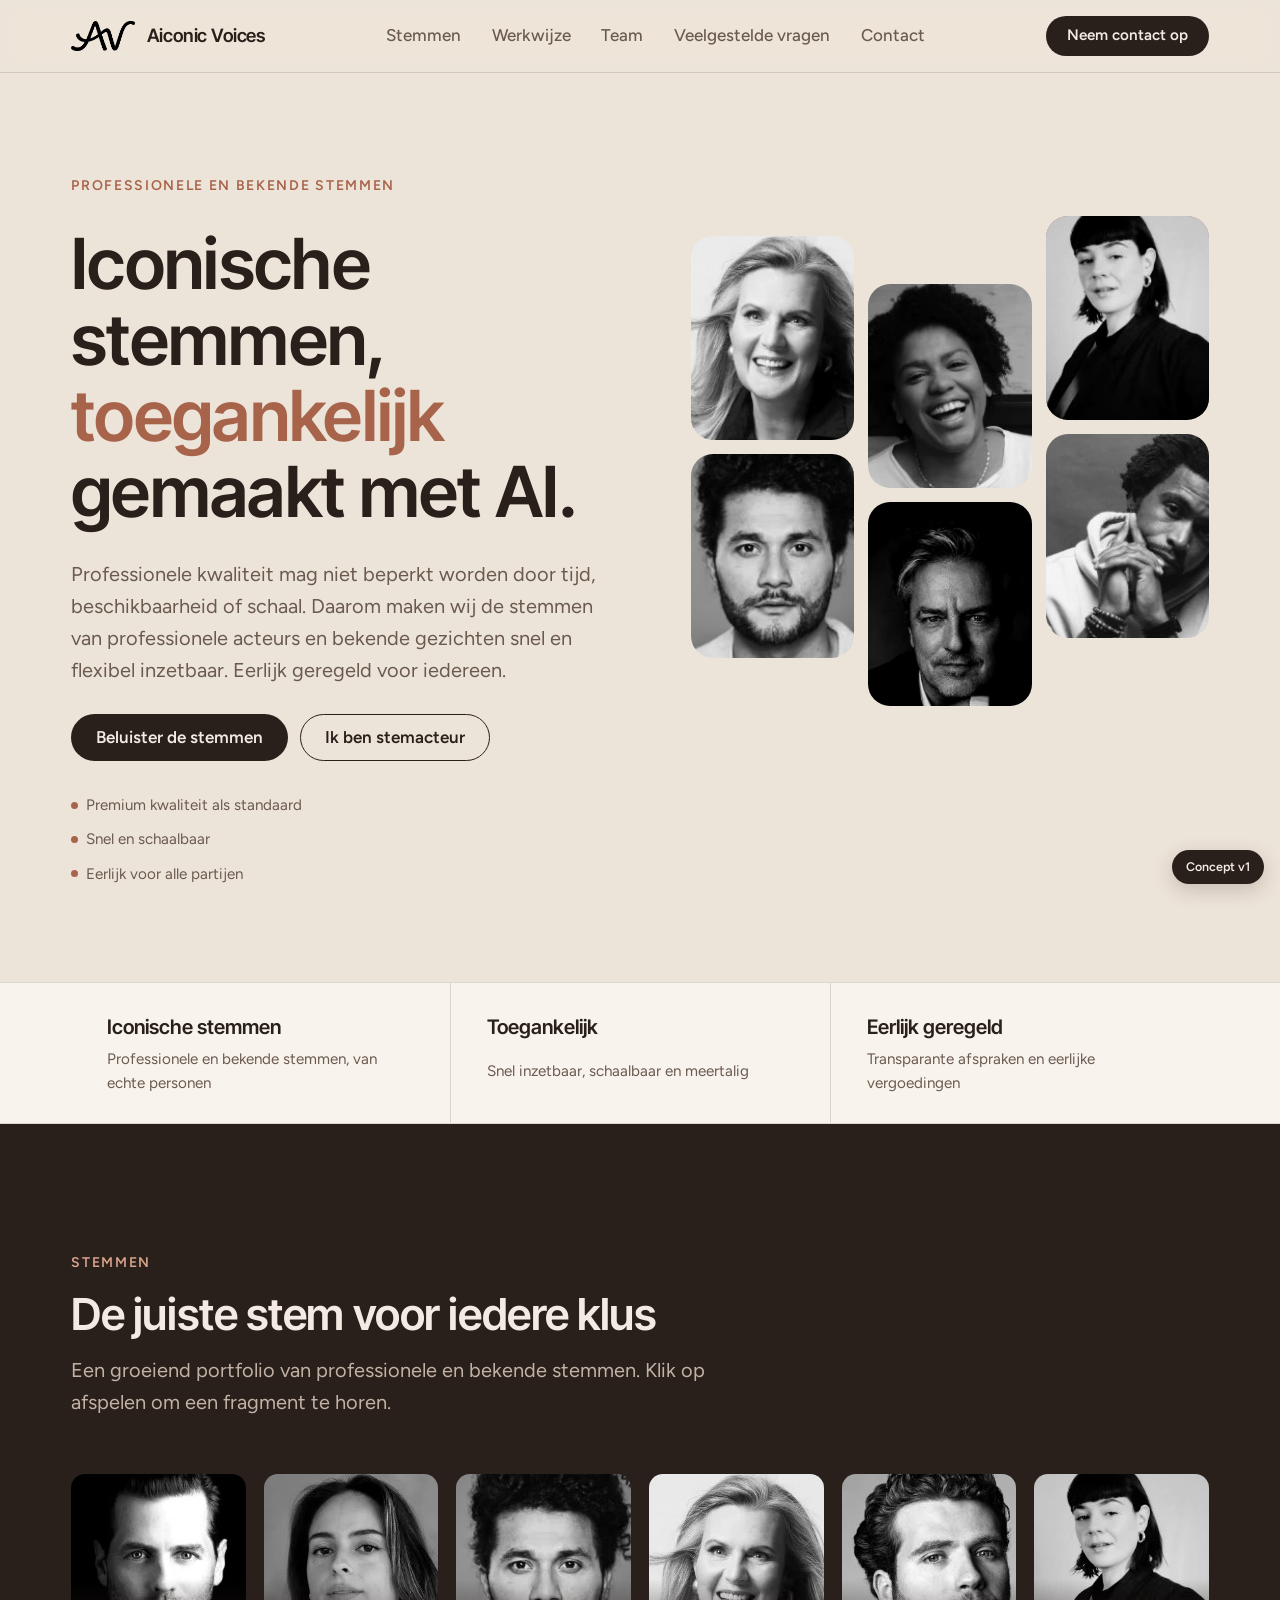
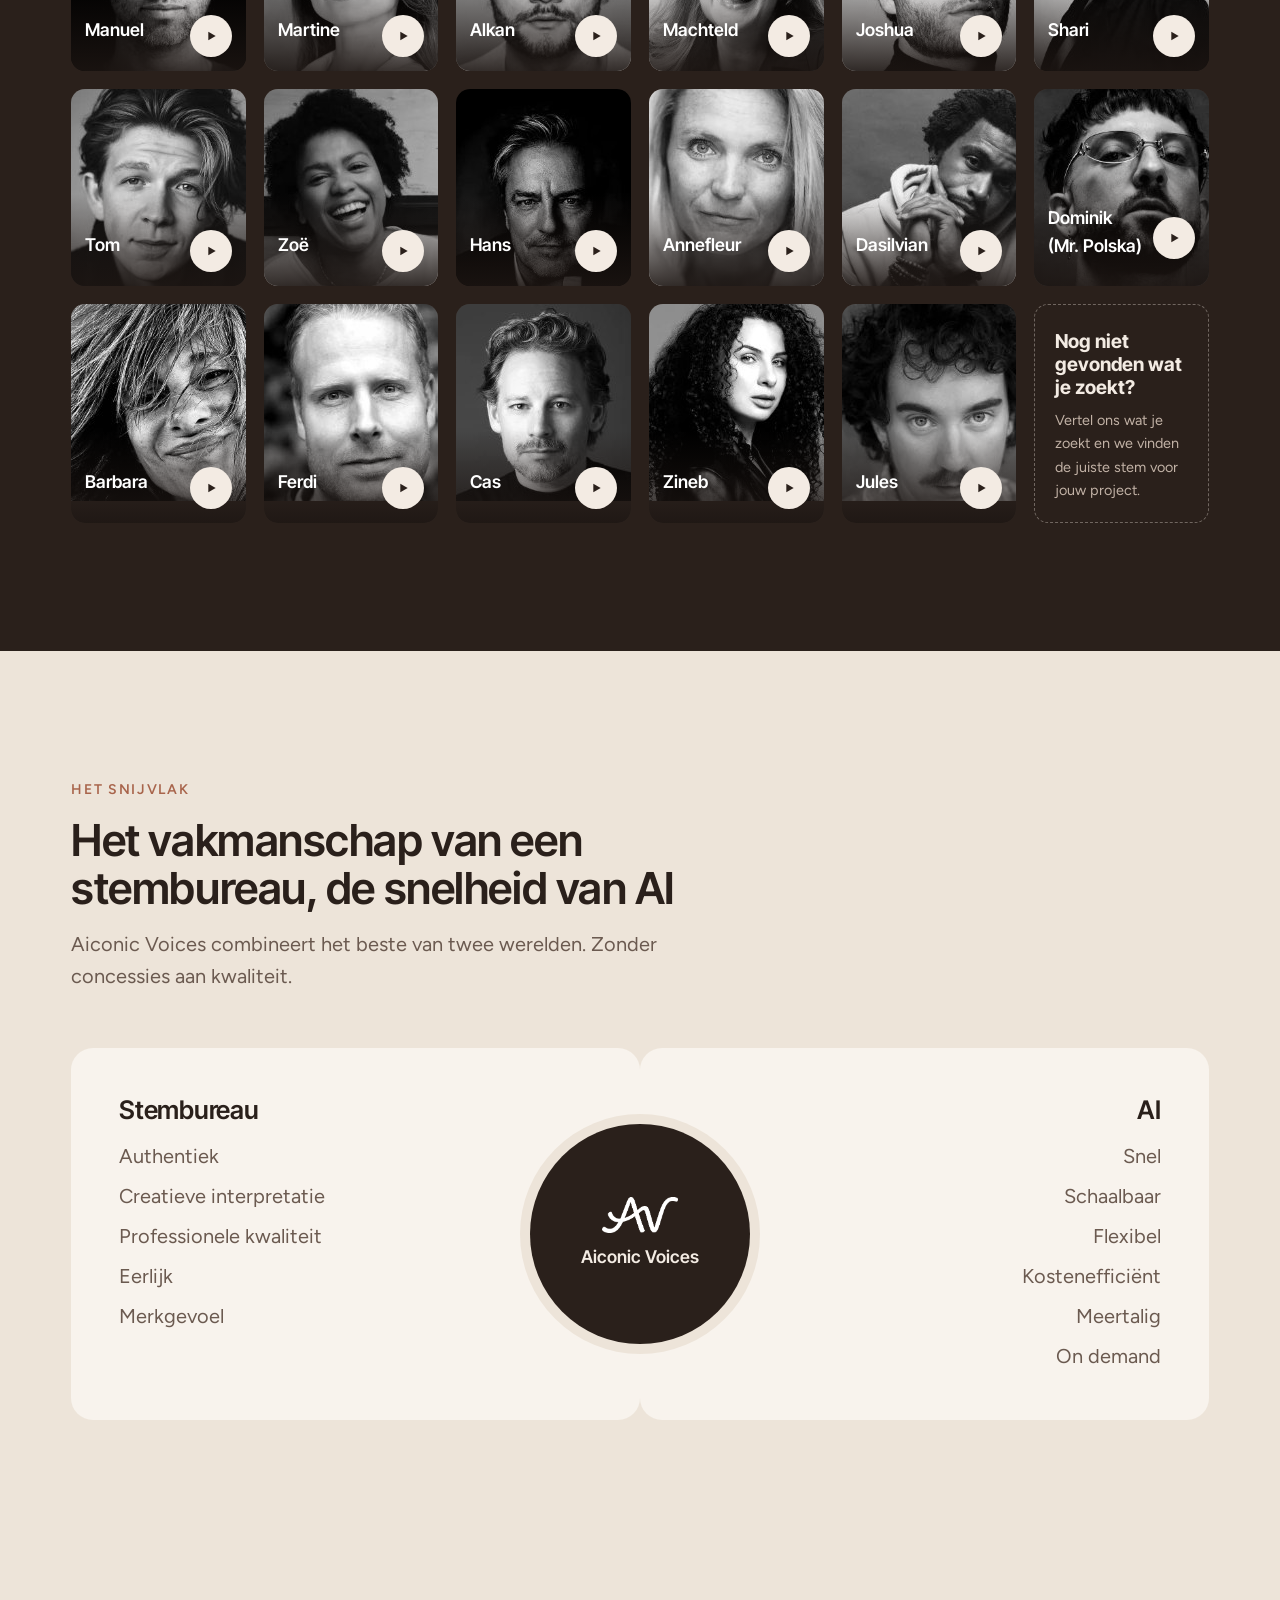
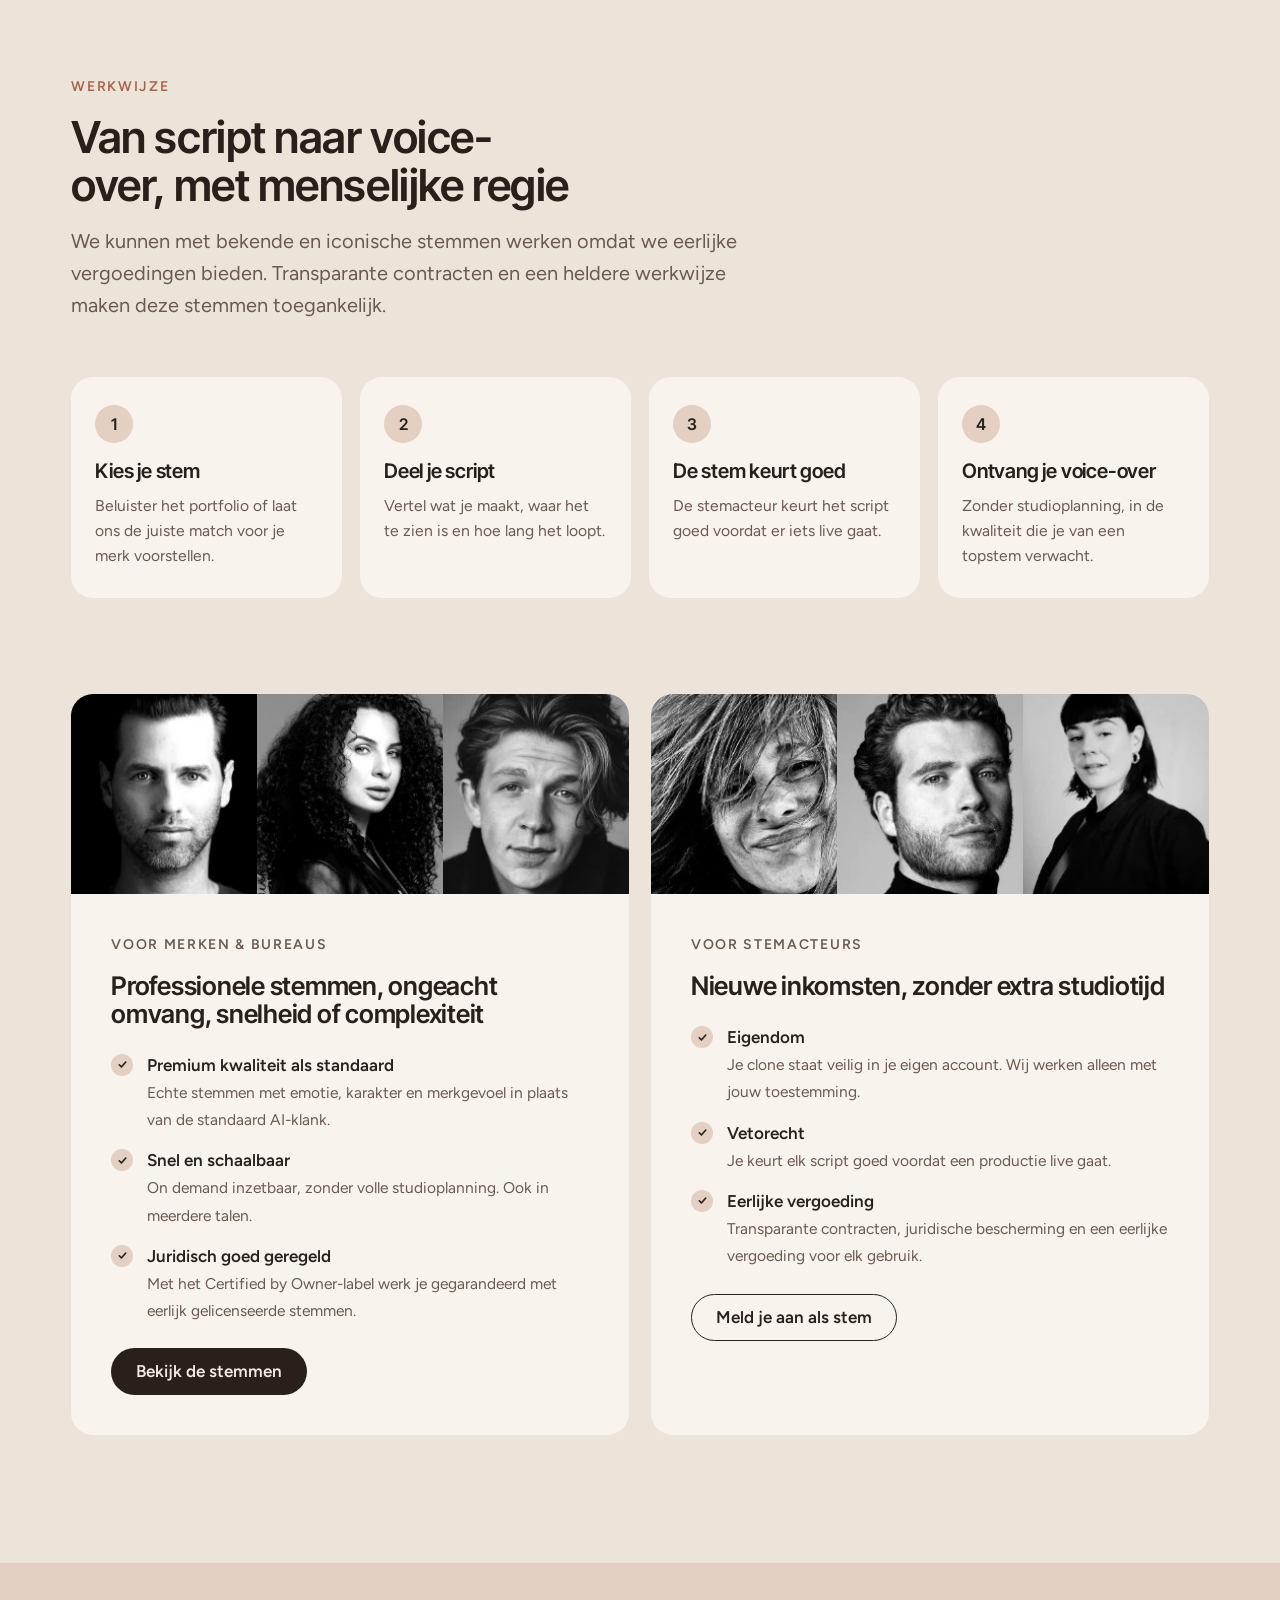
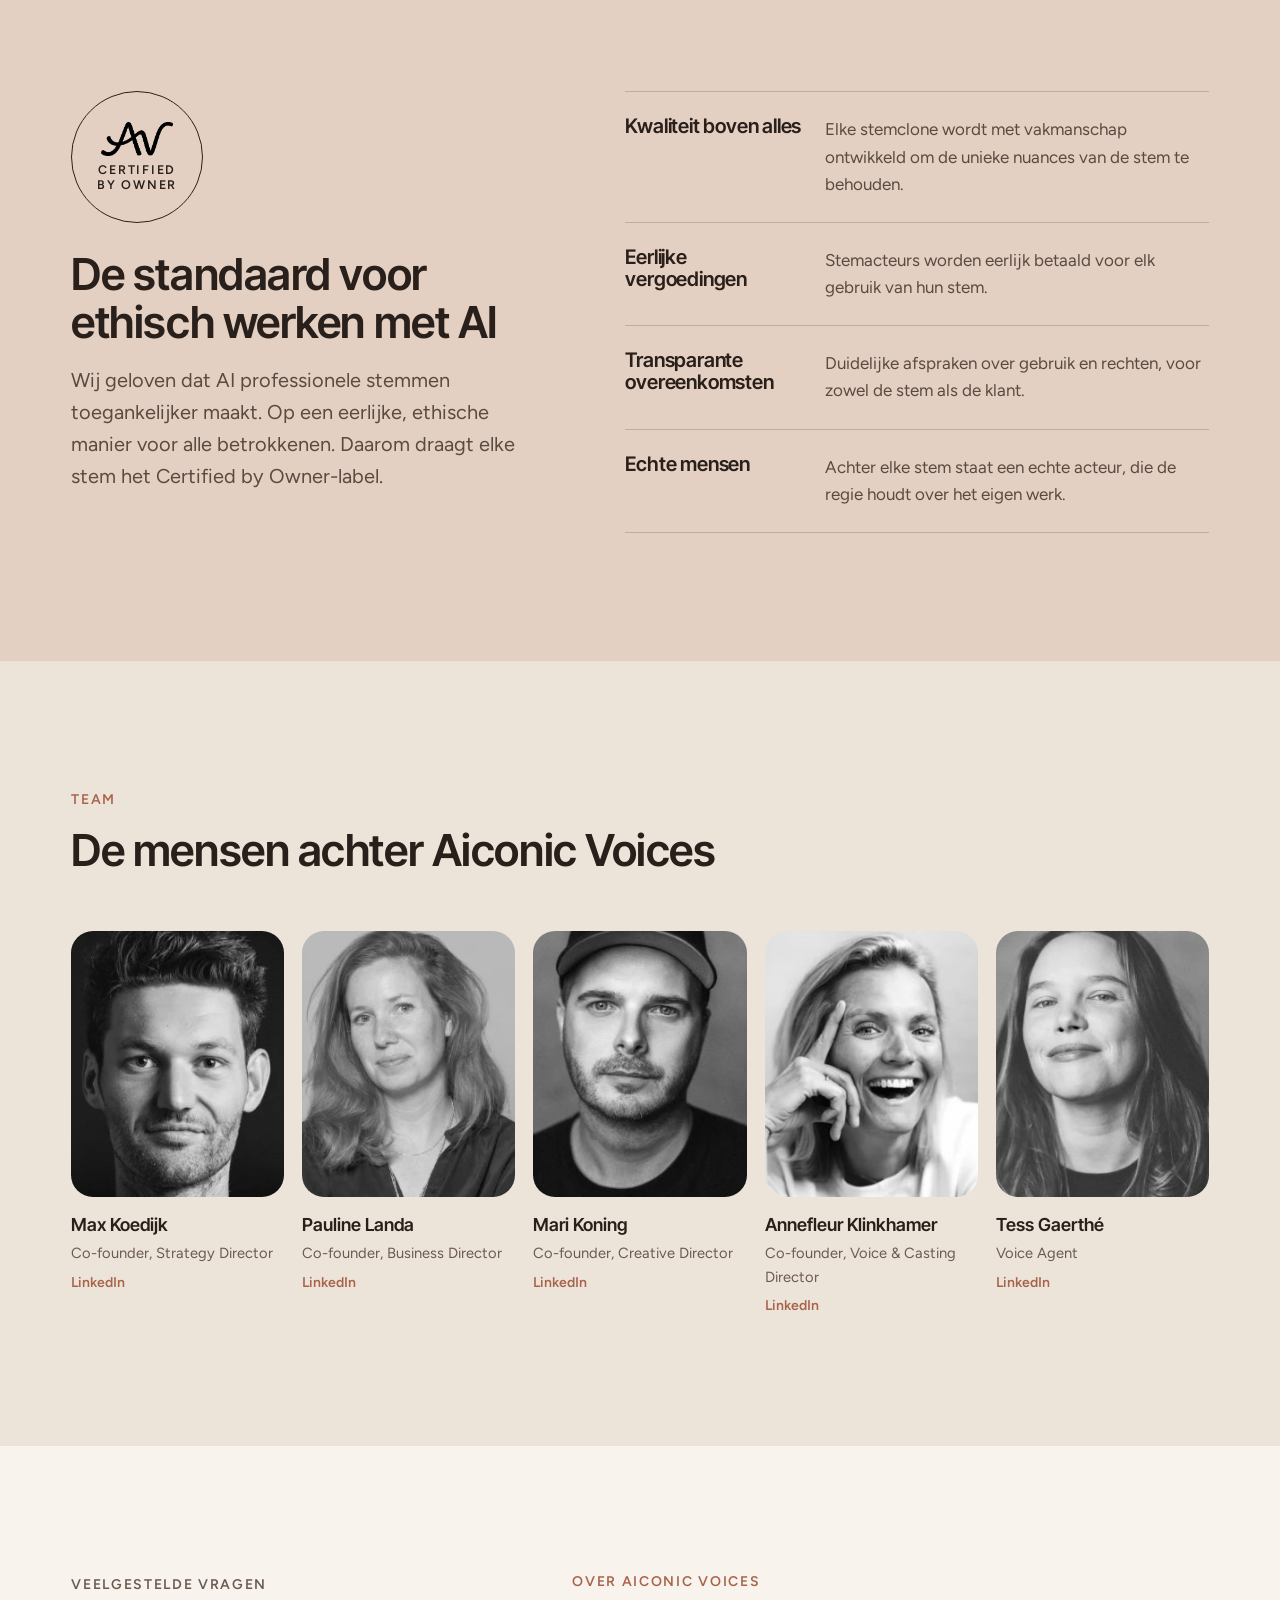
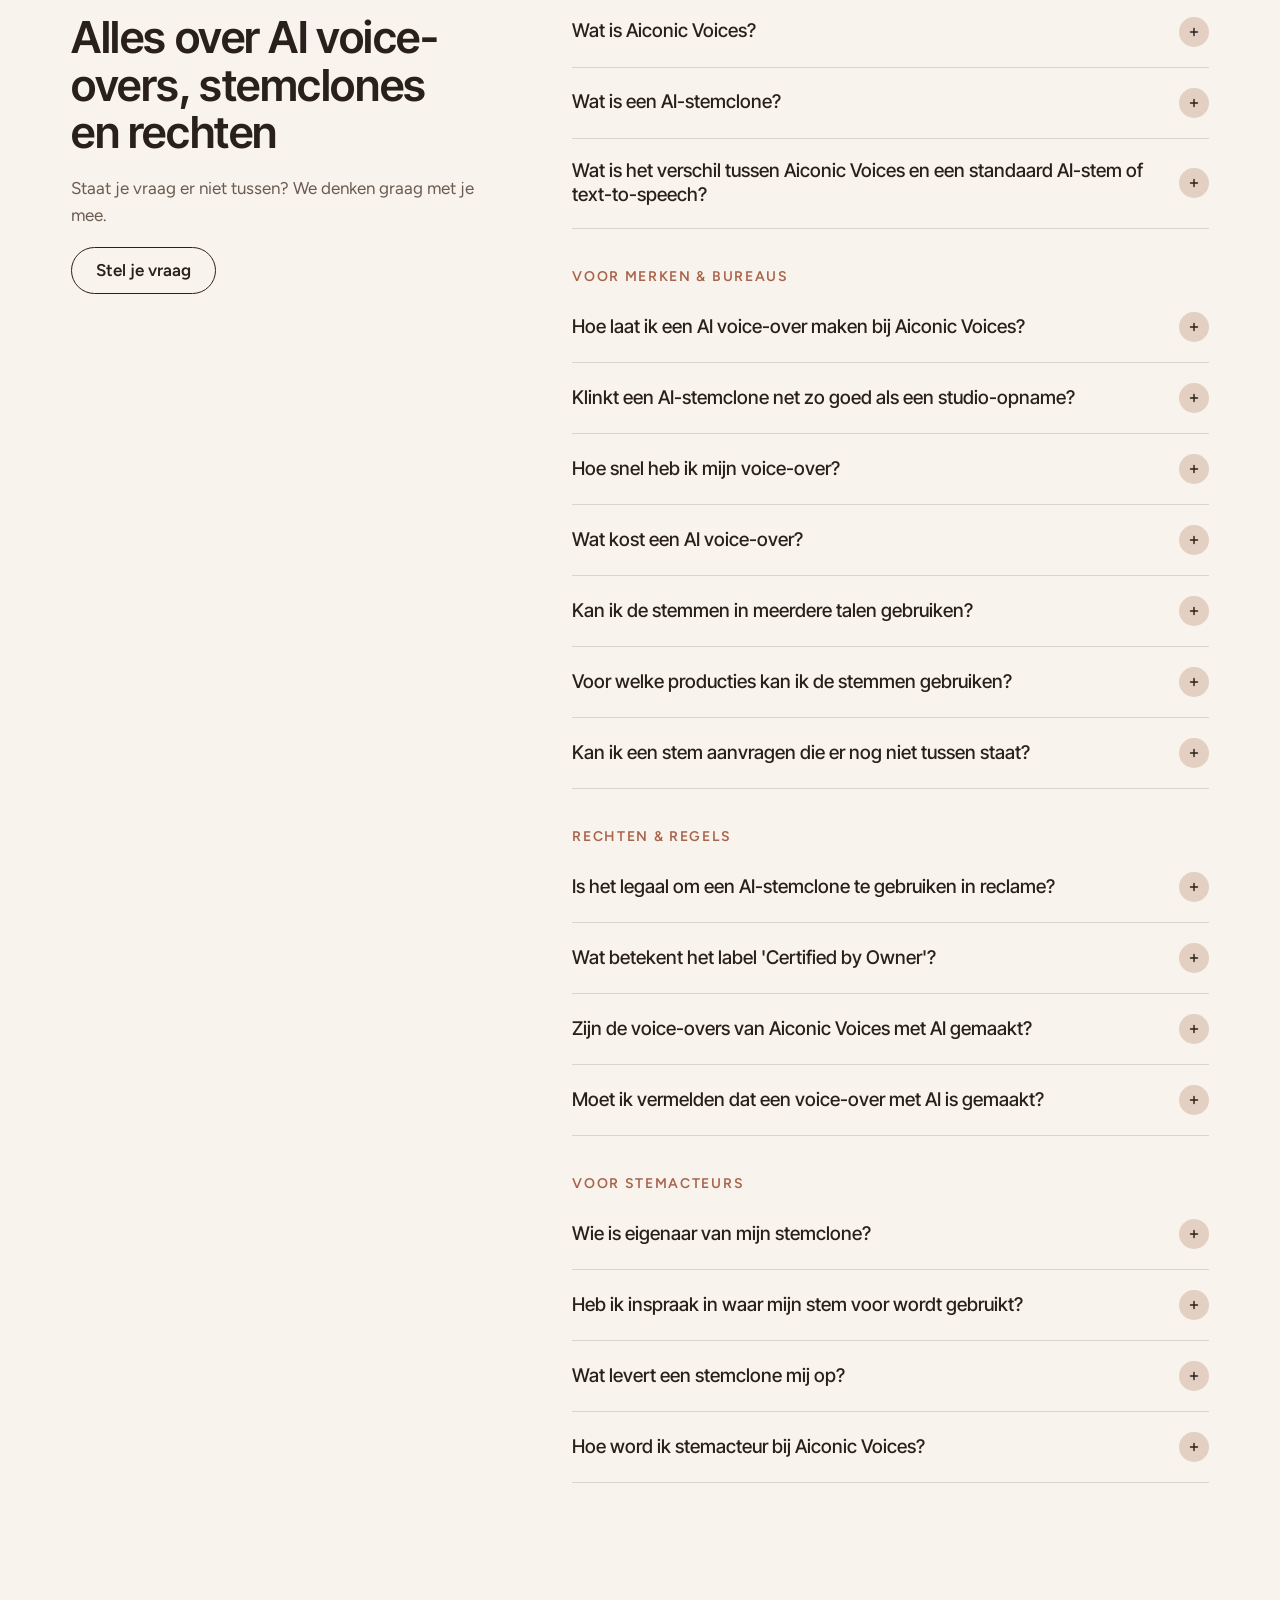
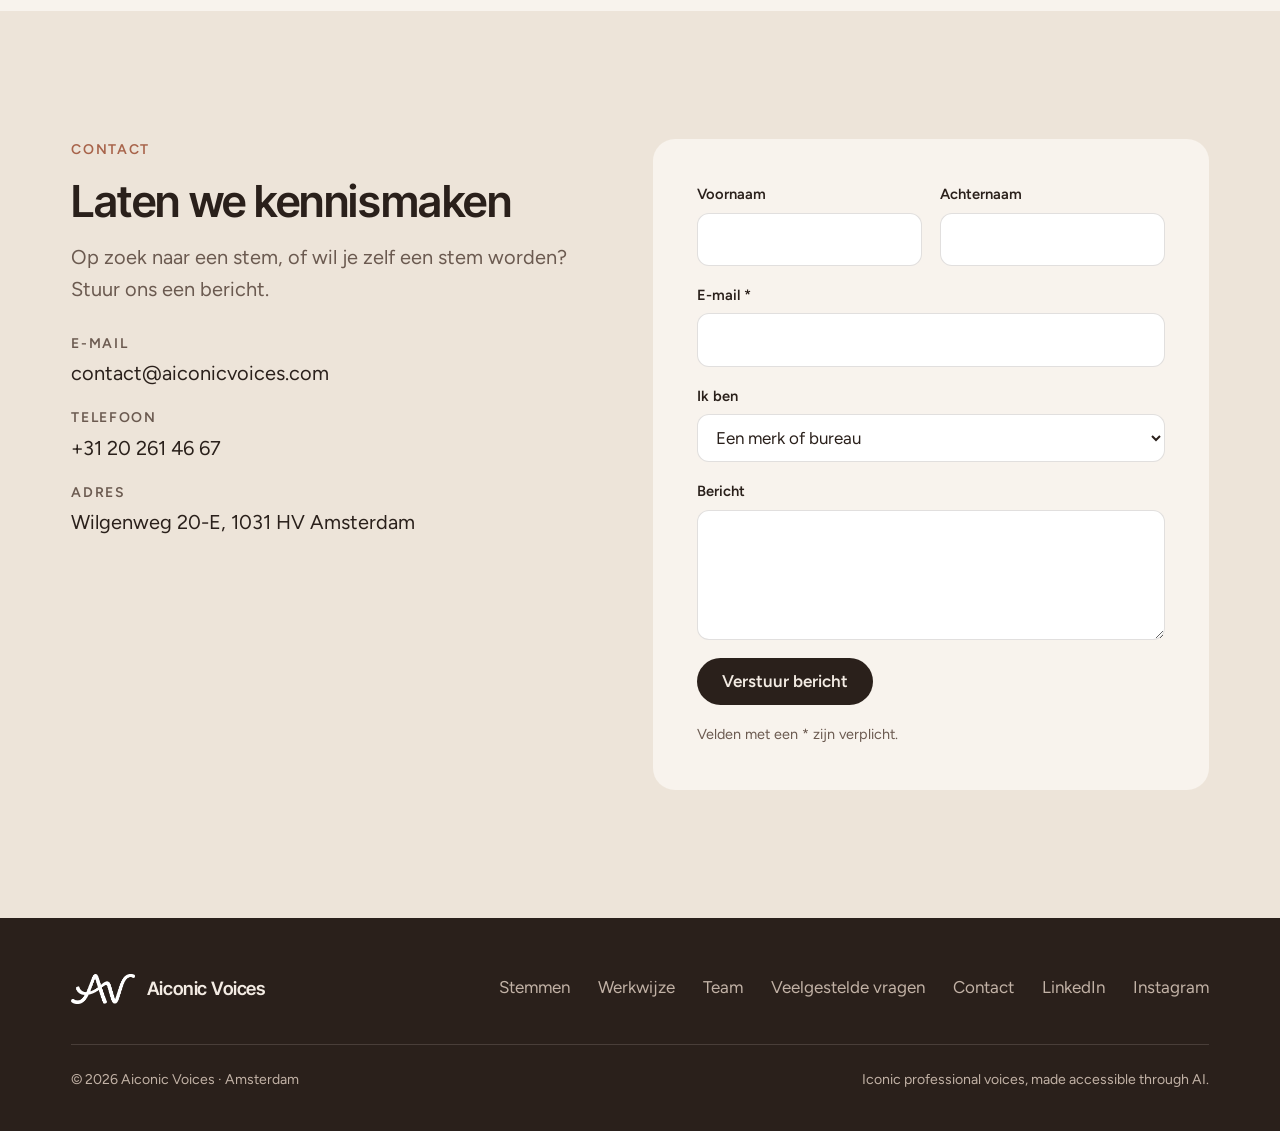
==== commit 0b6f876e: "Titels in Inter Tight, kortere hero-titel en wisselende gezichten - Lettertype van alle titels naar " ====
--- a/index.html
+++ b/index.html
@@ -7,14 +7,14 @@
   <meta name="description" content="Iconische professionele stemmen, toegankelijk gemaakt met AI. Professionele en bekende stemmen, snel, schaalbaar en meertalig inzetbaar. Eerlijk en juridisch goed geregeld voor alle partijen.">
   <link rel="canonical" href="https://www.aiconicvoices.com/">
   <meta property="og:type" content="website">
-  <meta property="og:title" content="Aiconic Voices: iconische professionele stemmen, toegankelijk gemaakt met AI">
+  <meta property="og:title" content="Aiconic Voices: iconische stemmen, toegankelijk gemaakt met AI">
   <meta property="og:description" content="Professionele en bekende stemmen voor iedere merkuitdaging. Snel, schaalbaar en meertalig, met eerlijke vergoedingen en transparante afspraken.">
   <meta property="og:url" content="https://www.aiconicvoices.com/">
   <meta property="og:locale" content="nl_NL">
   <link rel="icon" href="assets/img/logo-av.png">
   <link rel="preconnect" href="https://fonts.googleapis.com">
   <link rel="preconnect" href="https://fonts.gstatic.com" crossorigin>
-  <link rel="stylesheet" href="https://fonts.googleapis.com/css2?family=Bricolage+Grotesque:opsz,wght@12..96,500;12..96,600&family=Figtree:wght@400;500;600&display=swap">
+  <link rel="stylesheet" href="https://fonts.googleapis.com/css2?family=Inter+Tight:wght@500;600&family=Figtree:wght@400;500;600&display=swap">
   <link rel="stylesheet" href="assets/css/style.css">
   <script type="application/ld+json">
 {
@@ -213,7 +213,7 @@
       <div class="wrap hero-grid">
         <div class="hero-copy">
           <p class="eyebrow">Professionele en bekende stemmen</p>
-          <h1>Iconische professionele stemmen, <em>toegankelijk</em> gemaakt met AI.</h1>
+          <h1>Iconische stemmen, <em>toegankelijk</em> gemaakt met AI.</h1>
           <p class="lead">Professionele kwaliteit mag niet beperkt worden door tijd, beschikbaarheid of schaal. Daarom maken wij de stemmen van professionele acteurs en bekende gezichten snel en flexibel inzetbaar. Eerlijk geregeld voor iedereen.</p>
           <div class="hero-actions">
             <a class="btn btn-primary" href="#stemmen">Beluister de stemmen</a>
--- a/assets/css/style.css
+++ b/assets/css/style.css
@@ -11,7 +11,7 @@
   --on-dark: #f3ebe3;
   --on-dark-muted: #c2b2a6;
 
-  --font-display: "Bricolage Grotesque", "Avenir Next", "Segoe UI", system-ui, sans-serif;
+  --font-display: "Inter Tight", "Avenir Next", "Segoe UI", system-ui, sans-serif;
   --font-body: "Figtree", "Avenir Next", "Segoe UI", system-ui, sans-serif;
 
   --step--1: .875rem;
@@ -45,7 +45,7 @@
   font-family: var(--font-display);
   font-weight: 600;
   line-height: 1.08;
-  letter-spacing: -.02em;
+  letter-spacing: -.01em;
   margin: 0;
   text-wrap: balance;
 }
@@ -131,6 +131,9 @@
 .collage-col:nth-child(3) { transform: translateY(-20px); }
 .collage img { width: 100%; aspect-ratio: 4 / 5; object-fit: cover; border-radius: var(--radius); filter: grayscale(1) contrast(1.02); }
 .collage figure { margin: 0; position: relative; }
+/* Wisselende gezichten: een tweede laag vervaagt zacht over de eerste */
+.collage .fade-layer { position: absolute; inset: 0; height: 100%; opacity: 0; transition: opacity 1.6s ease; }
+.collage .fade-layer.is-visible { opacity: 1; }
 @media (max-width: 880px) {
   .hero-grid { grid-template-columns: 1fr; }
   .collage { height: auto; }
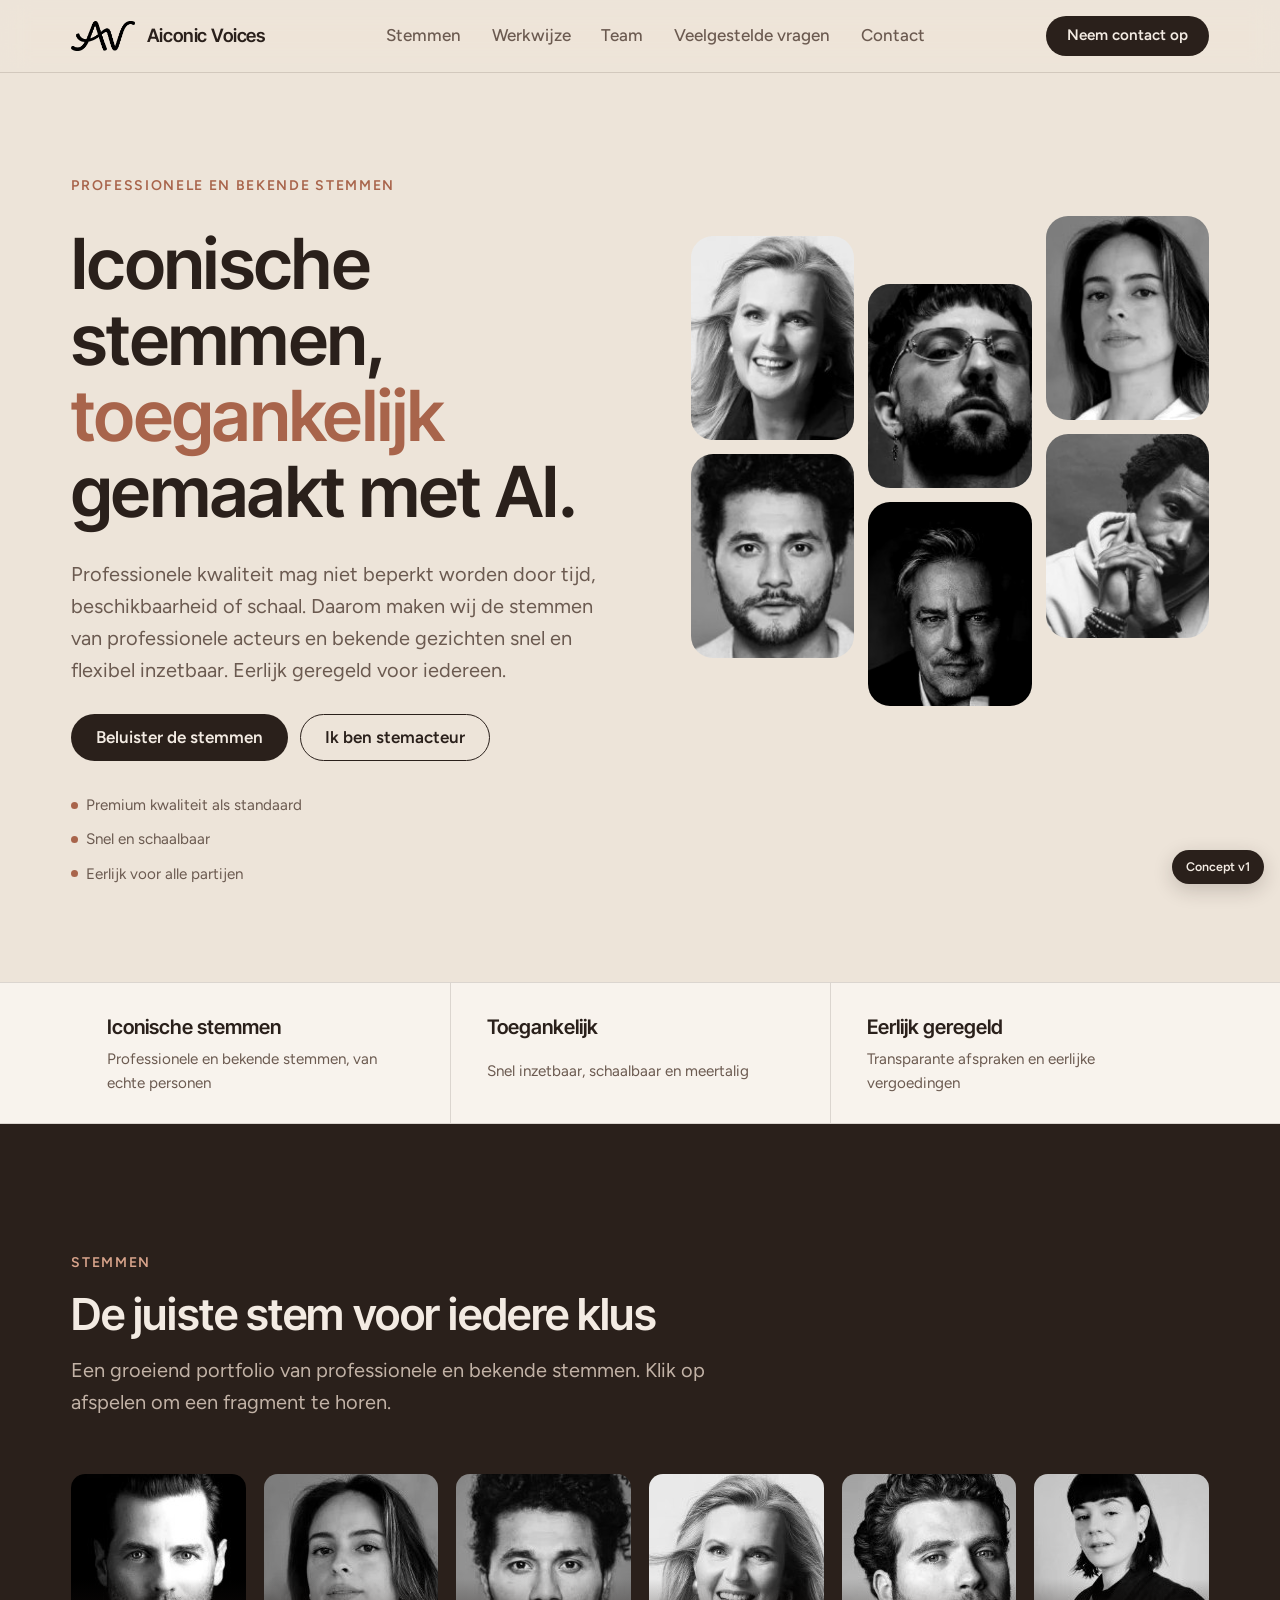
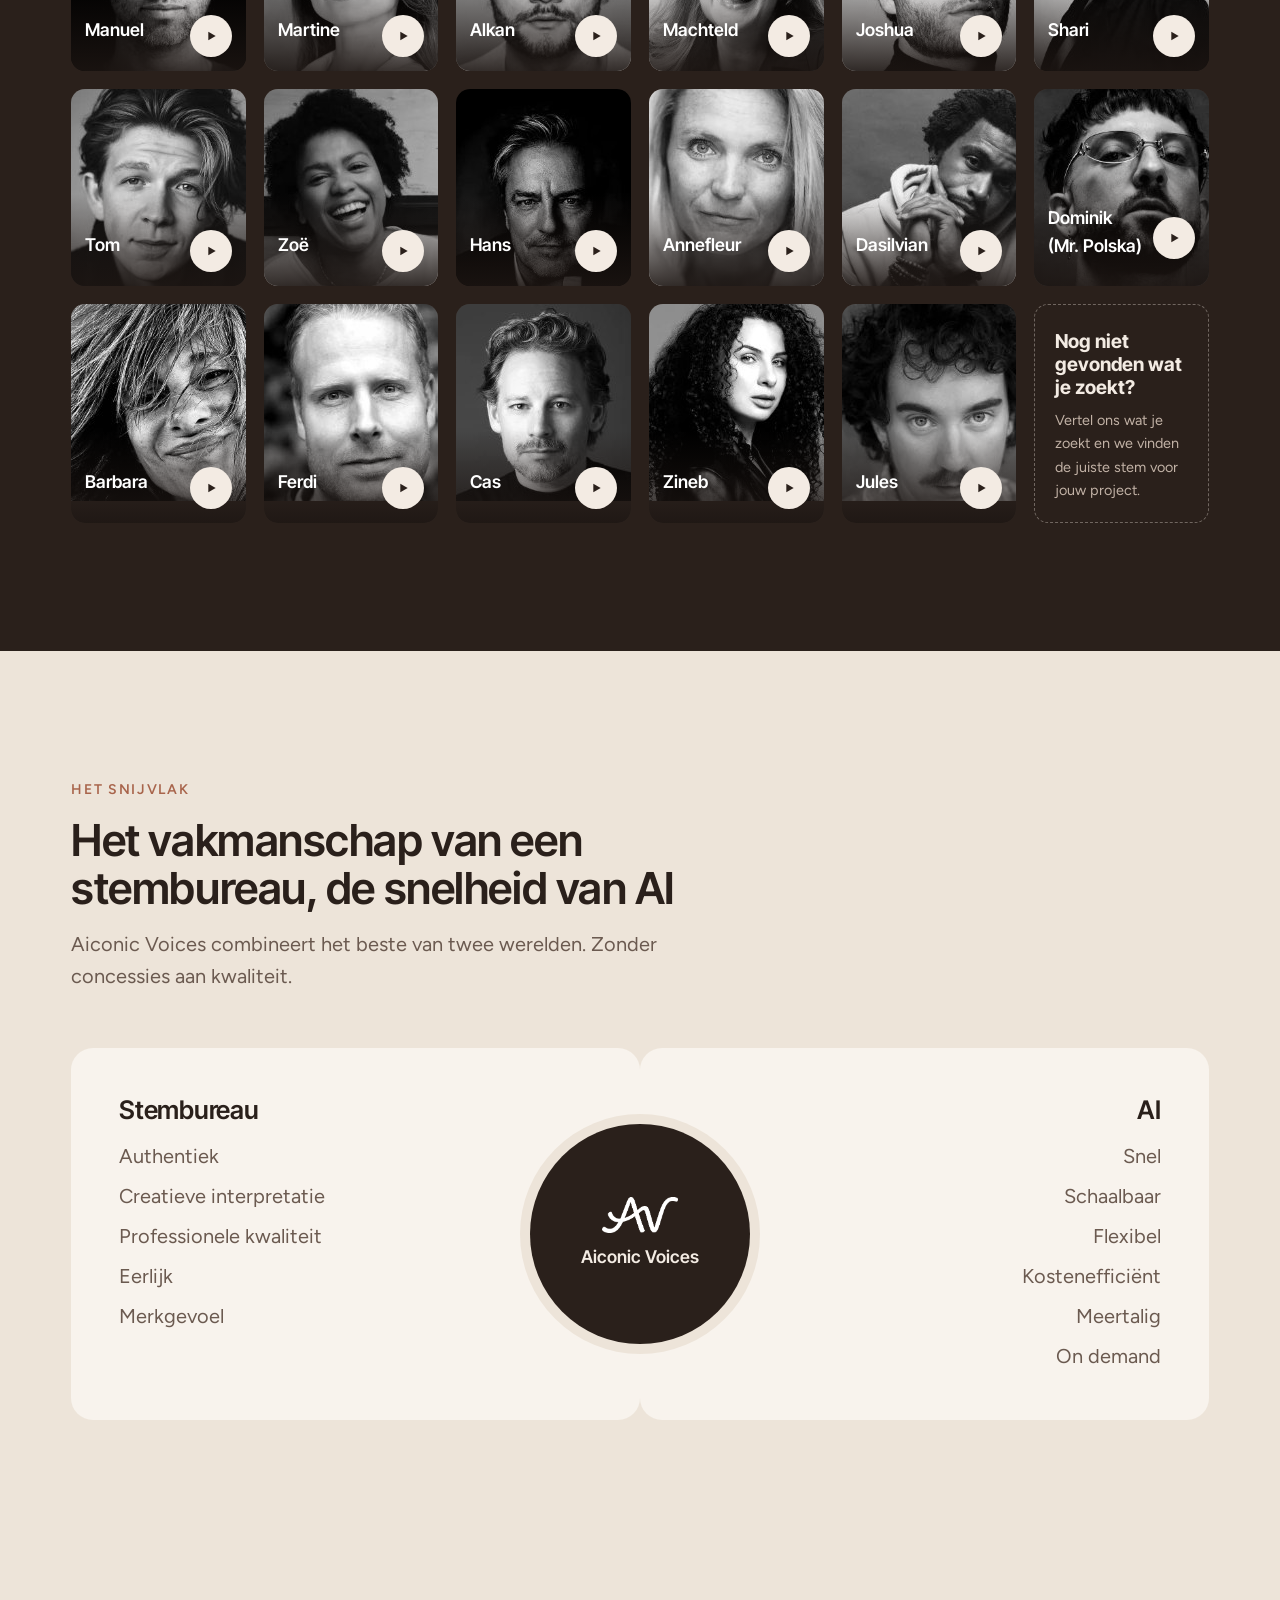
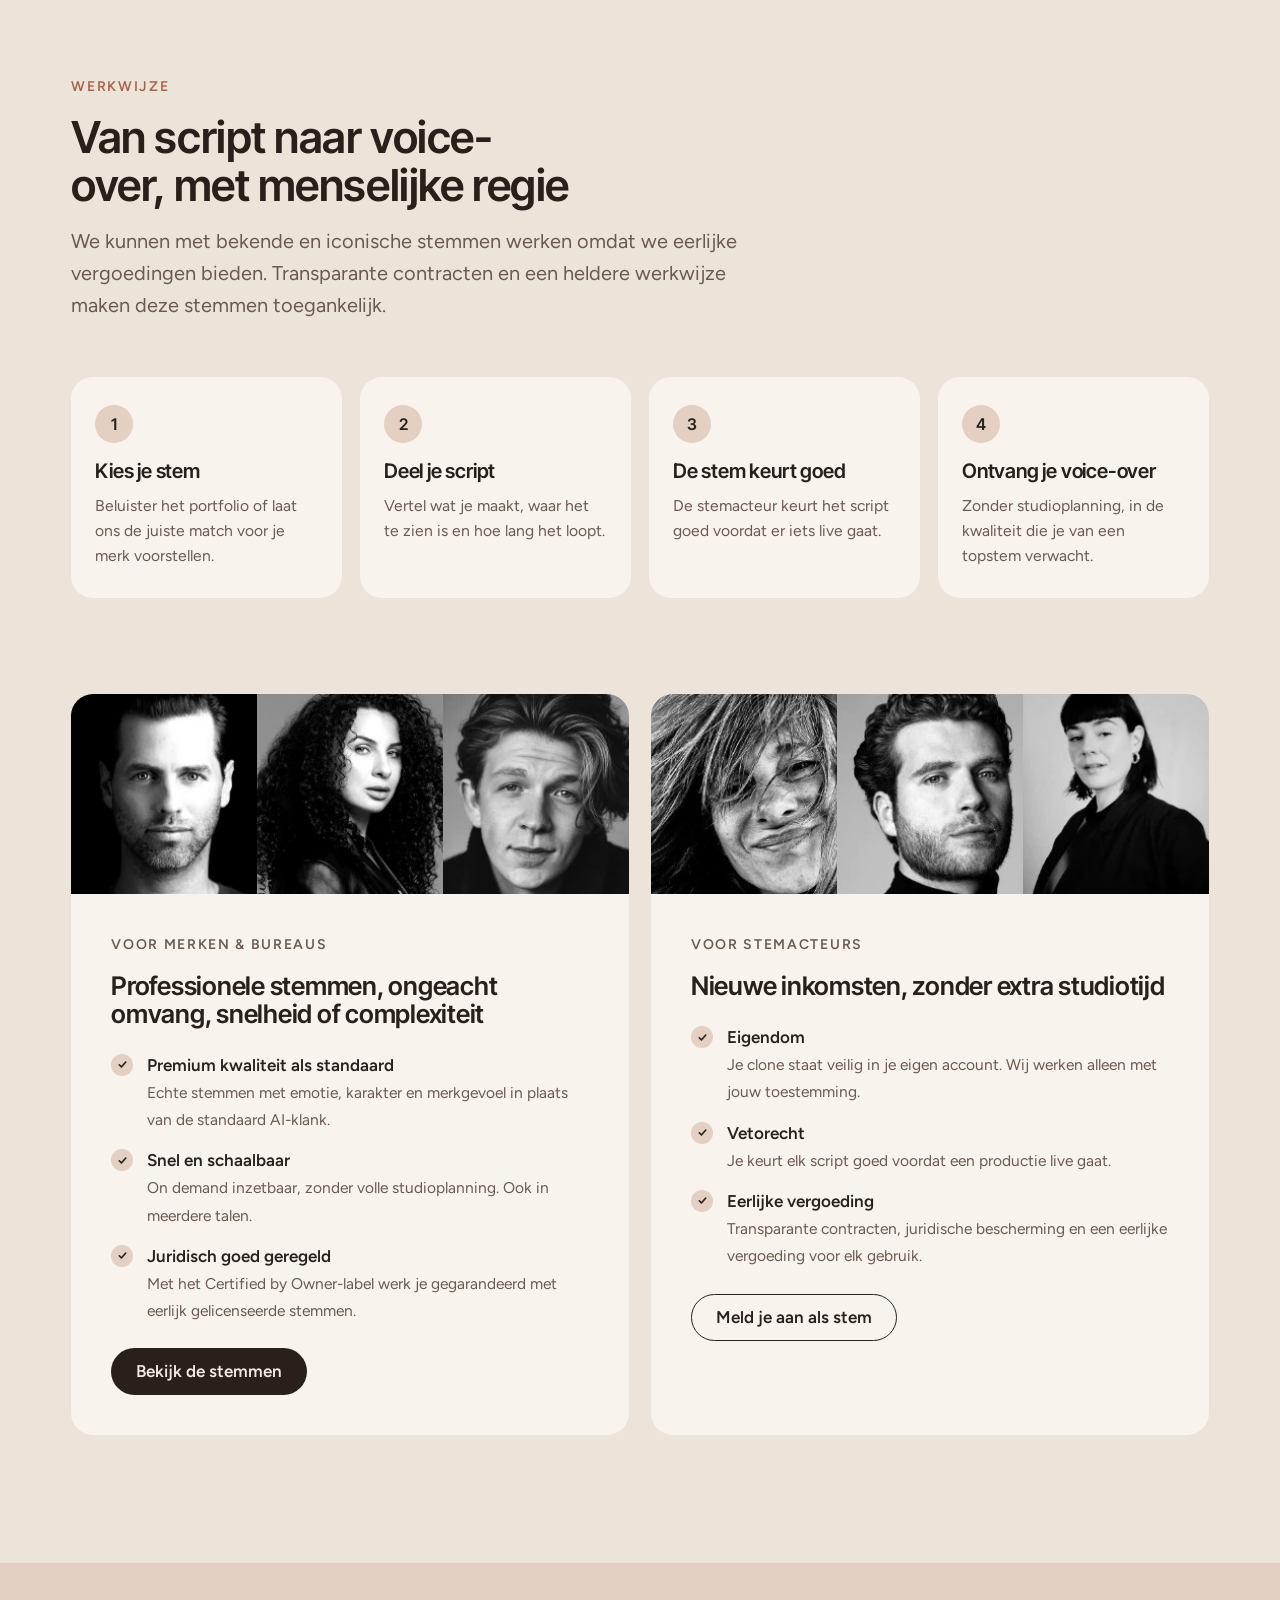
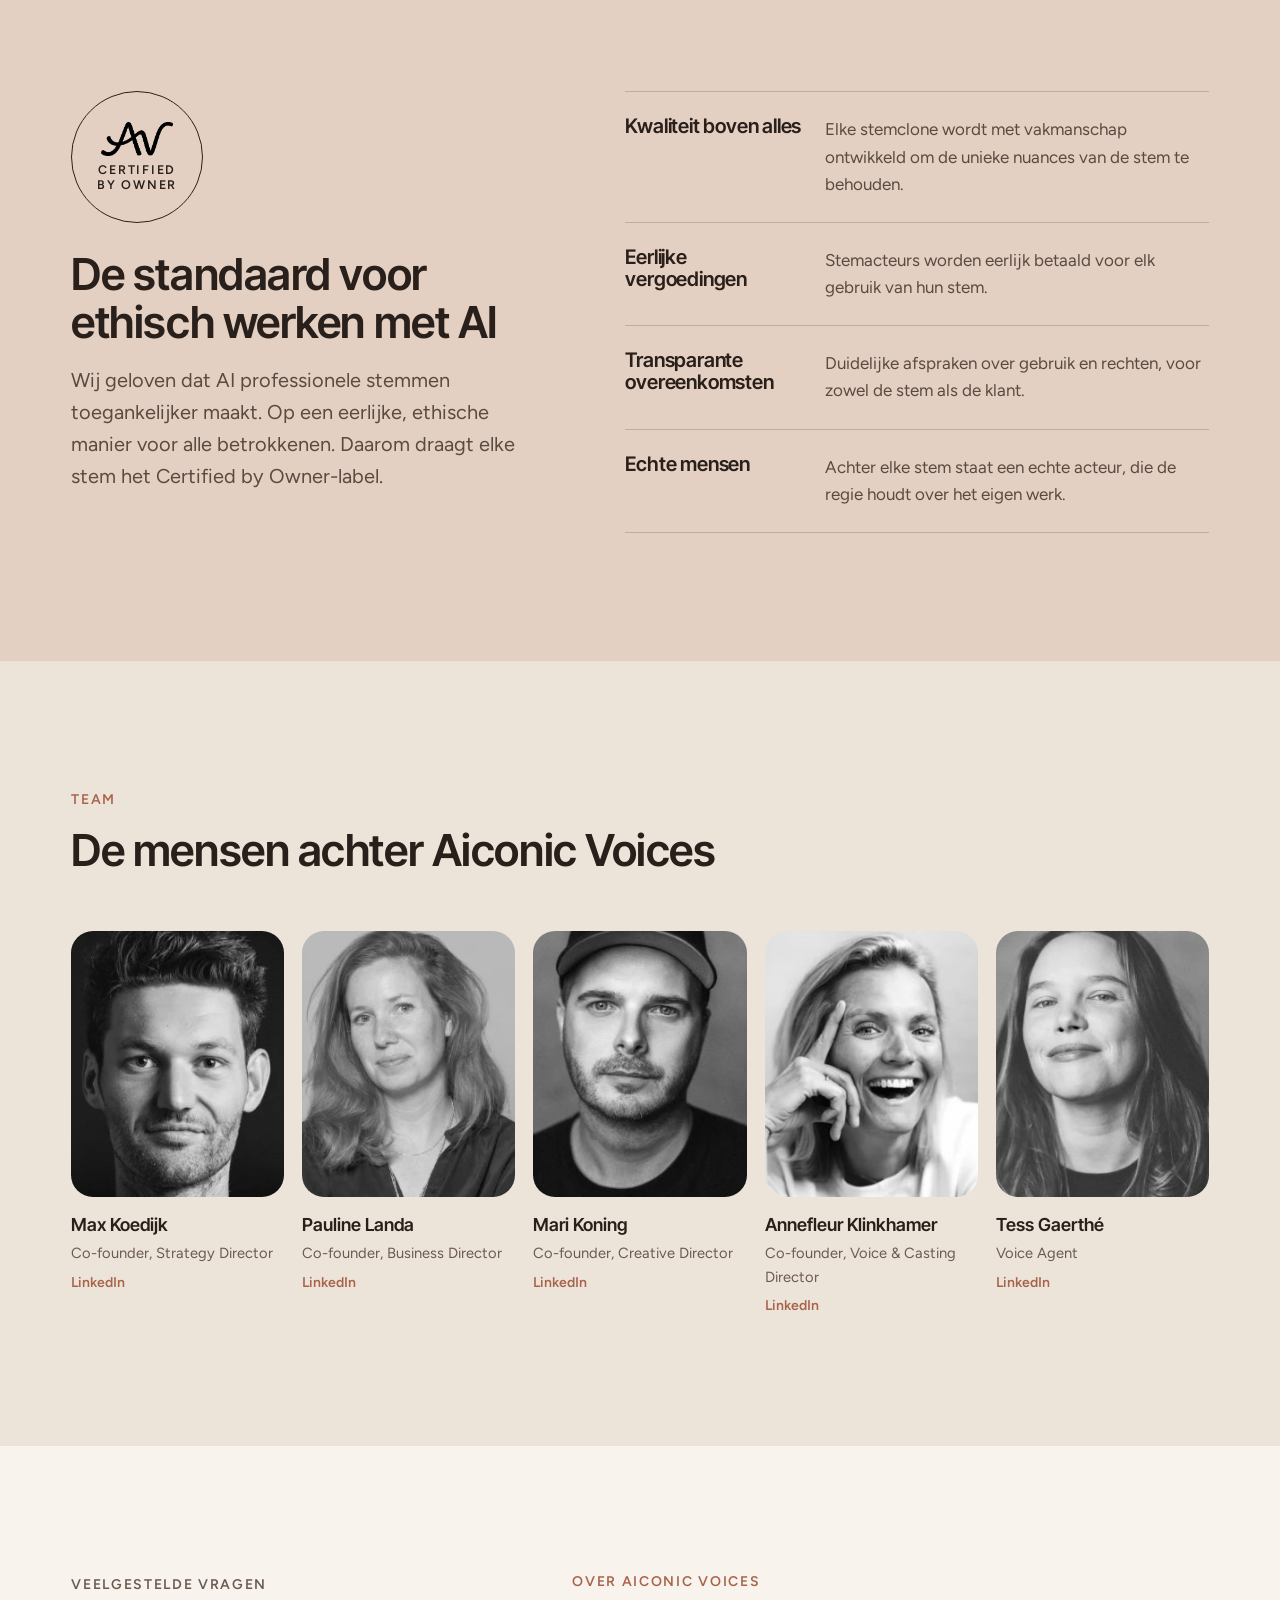
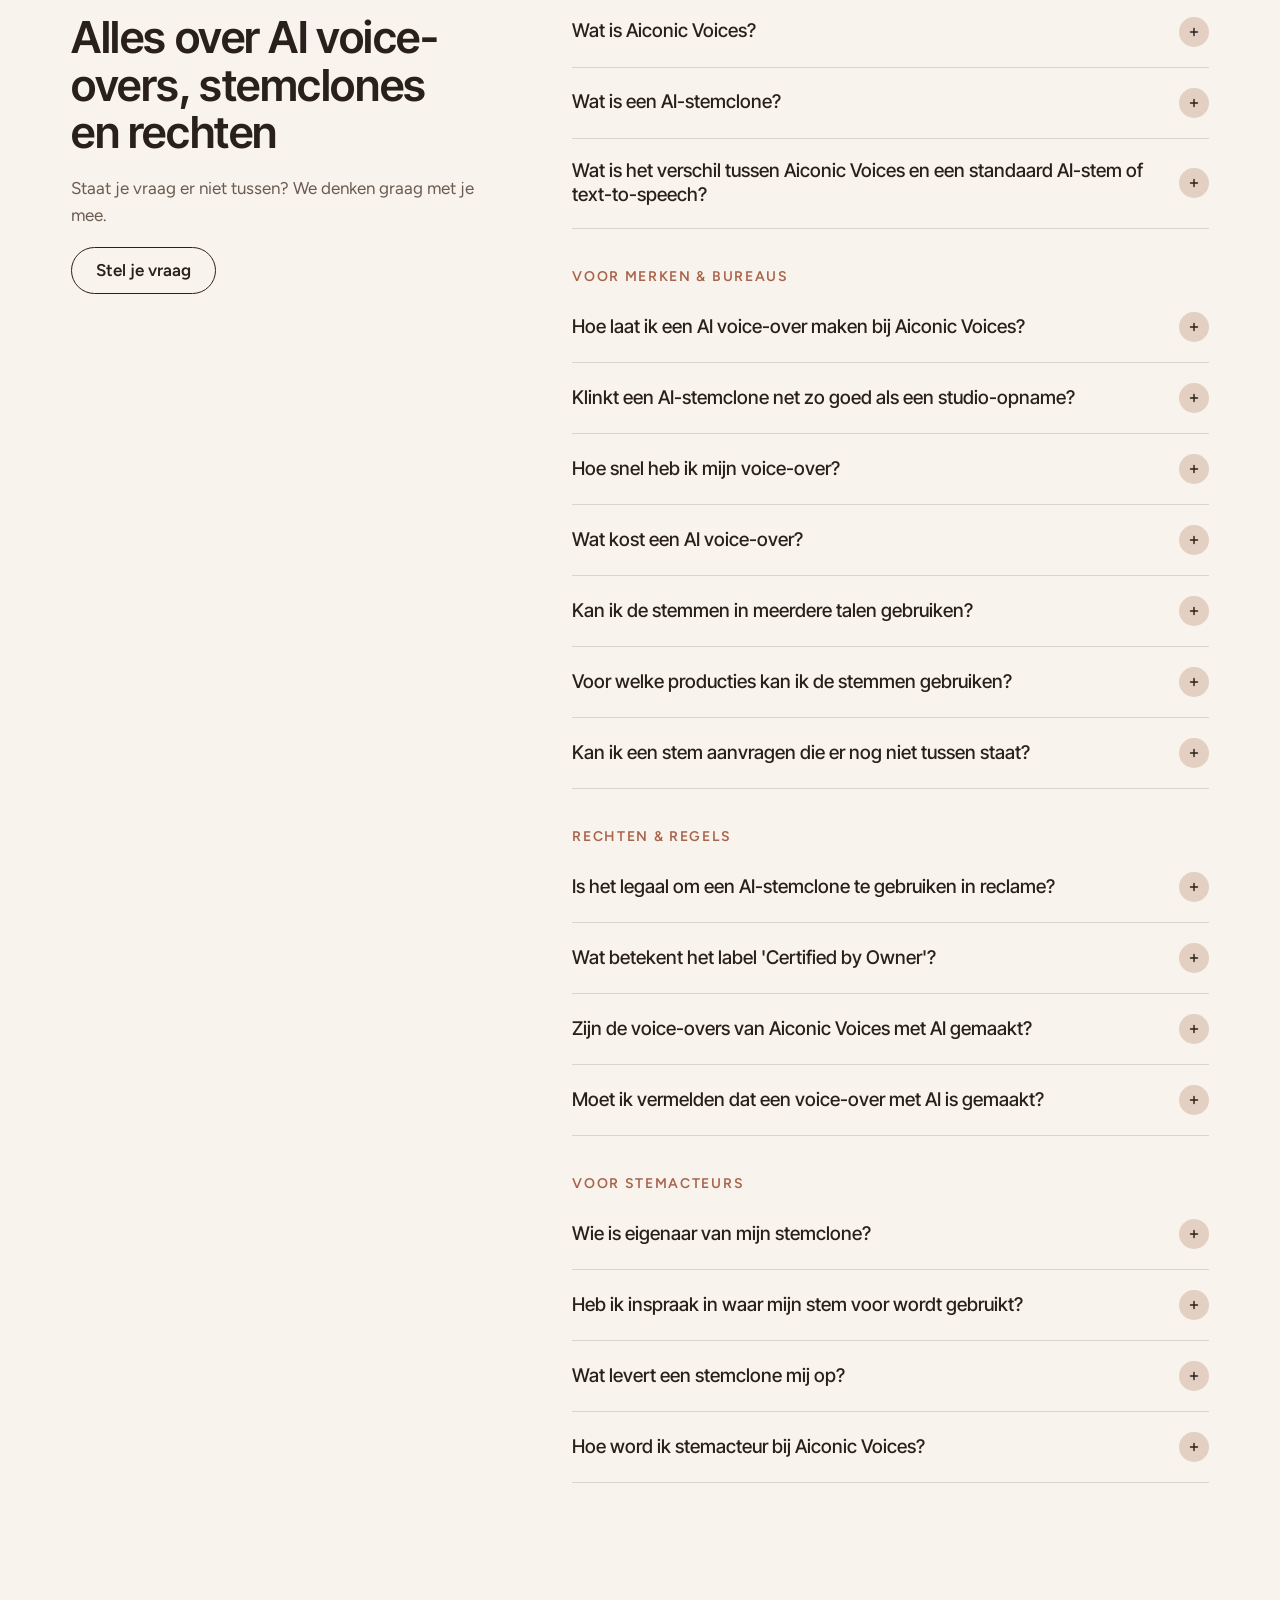
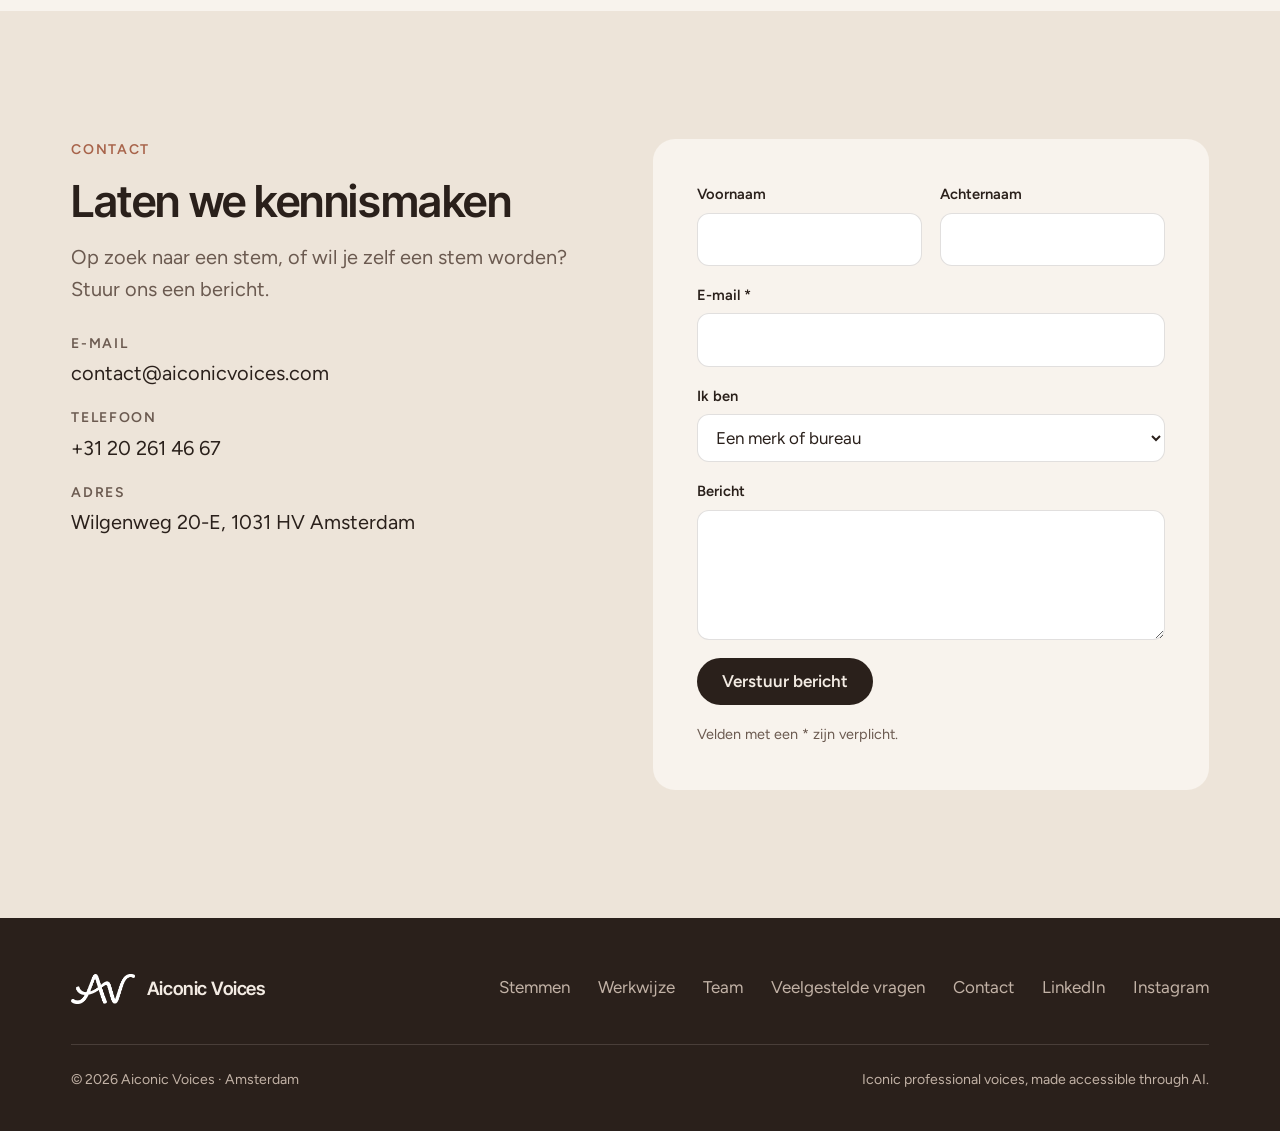
==== commit a866ad3d: "Demo's van 14 stemmen gekoppeld aan de juiste gezichten Alkan, Annefleur, Barbara, Cas, Dasilvian, F" ====
--- a/index.html
+++ b/index.html
@@ -269,28 +269,28 @@
             <img src="assets/img/voices/martine.jpg" alt="Portret van stemacteur Martine" loading="lazy" width="270" height="197">
             <figcaption class="voice-meta">
               <span><span class="voice-name">Martine</span><span class="voice-status" aria-live="polite"></span></span>
-              <button class="play" type="button" data-sample="" aria-label="Beluister de stem van Martine"><svg viewBox="0 0 24 24" fill="currentColor" aria-hidden="true"><path d="M8 5.5v13l11-6.5z"/></svg></button>
+              <button class="play" type="button" data-sample="assets/audio/martine.mp3" aria-label="Beluister de stem van Martine"><svg viewBox="0 0 24 24" fill="currentColor" aria-hidden="true"><path d="M8 5.5v13l11-6.5z"/></svg></button>
             </figcaption>
           </figure>
           <figure class="voice">
             <img src="assets/img/voices/alkan.jpg" alt="Portret van stemacteur Alkan" loading="lazy" width="270" height="197">
             <figcaption class="voice-meta">
               <span><span class="voice-name">Alkan</span><span class="voice-status" aria-live="polite"></span></span>
-              <button class="play" type="button" data-sample="" aria-label="Beluister de stem van Alkan"><svg viewBox="0 0 24 24" fill="currentColor" aria-hidden="true"><path d="M8 5.5v13l11-6.5z"/></svg></button>
+              <button class="play" type="button" data-sample="assets/audio/alkan.mp3" aria-label="Beluister de stem van Alkan"><svg viewBox="0 0 24 24" fill="currentColor" aria-hidden="true"><path d="M8 5.5v13l11-6.5z"/></svg></button>
             </figcaption>
           </figure>
           <figure class="voice">
             <img src="assets/img/voices/machteld.jpg" alt="Portret van stemacteur Machteld" loading="lazy" width="270" height="197">
             <figcaption class="voice-meta">
               <span><span class="voice-name">Machteld</span><span class="voice-status" aria-live="polite"></span></span>
-              <button class="play" type="button" data-sample="" aria-label="Beluister de stem van Machteld"><svg viewBox="0 0 24 24" fill="currentColor" aria-hidden="true"><path d="M8 5.5v13l11-6.5z"/></svg></button>
+              <button class="play" type="button" data-sample="assets/audio/machteld.mp3" aria-label="Beluister de stem van Machteld"><svg viewBox="0 0 24 24" fill="currentColor" aria-hidden="true"><path d="M8 5.5v13l11-6.5z"/></svg></button>
             </figcaption>
           </figure>
           <figure class="voice">
             <img src="assets/img/voices/joshua.jpg" alt="Portret van stemacteur Joshua" loading="lazy" width="270" height="197">
             <figcaption class="voice-meta">
               <span><span class="voice-name">Joshua</span><span class="voice-status" aria-live="polite"></span></span>
-              <button class="play" type="button" data-sample="" aria-label="Beluister de stem van Joshua"><svg viewBox="0 0 24 24" fill="currentColor" aria-hidden="true"><path d="M8 5.5v13l11-6.5z"/></svg></button>
+              <button class="play" type="button" data-sample="assets/audio/joshua.mp3" aria-label="Beluister de stem van Joshua"><svg viewBox="0 0 24 24" fill="currentColor" aria-hidden="true"><path d="M8 5.5v13l11-6.5z"/></svg></button>
             </figcaption>
           </figure>
           <figure class="voice">
@@ -304,35 +304,35 @@
             <img src="assets/img/voices/tom.jpg" alt="Portret van stemacteur Tom" loading="lazy" width="270" height="197">
             <figcaption class="voice-meta">
               <span><span class="voice-name">Tom</span><span class="voice-status" aria-live="polite"></span></span>
-              <button class="play" type="button" data-sample="" aria-label="Beluister de stem van Tom"><svg viewBox="0 0 24 24" fill="currentColor" aria-hidden="true"><path d="M8 5.5v13l11-6.5z"/></svg></button>
+              <button class="play" type="button" data-sample="assets/audio/tom.mp3" aria-label="Beluister de stem van Tom"><svg viewBox="0 0 24 24" fill="currentColor" aria-hidden="true"><path d="M8 5.5v13l11-6.5z"/></svg></button>
             </figcaption>
           </figure>
           <figure class="voice">
             <img src="assets/img/voices/zoe.jpg" alt="Portret van stemacteur Zoë" loading="lazy" width="270" height="197">
             <figcaption class="voice-meta">
               <span><span class="voice-name">Zoë</span><span class="voice-status" aria-live="polite"></span></span>
-              <button class="play" type="button" data-sample="" aria-label="Beluister de stem van Zoë"><svg viewBox="0 0 24 24" fill="currentColor" aria-hidden="true"><path d="M8 5.5v13l11-6.5z"/></svg></button>
+              <button class="play" type="button" data-sample="assets/audio/zoe.mp3" aria-label="Beluister de stem van Zoë"><svg viewBox="0 0 24 24" fill="currentColor" aria-hidden="true"><path d="M8 5.5v13l11-6.5z"/></svg></button>
             </figcaption>
           </figure>
           <figure class="voice">
             <img src="assets/img/voices/hans.jpg" alt="Portret van stemacteur Hans" loading="lazy" width="270" height="197">
             <figcaption class="voice-meta">
               <span><span class="voice-name">Hans</span><span class="voice-status" aria-live="polite"></span></span>
-              <button class="play" type="button" data-sample="" aria-label="Beluister de stem van Hans"><svg viewBox="0 0 24 24" fill="currentColor" aria-hidden="true"><path d="M8 5.5v13l11-6.5z"/></svg></button>
+              <button class="play" type="button" data-sample="assets/audio/hans.mp3" aria-label="Beluister de stem van Hans"><svg viewBox="0 0 24 24" fill="currentColor" aria-hidden="true"><path d="M8 5.5v13l11-6.5z"/></svg></button>
             </figcaption>
           </figure>
           <figure class="voice">
             <img src="assets/img/voices/annefleur.jpg" alt="Portret van stemacteur Annefleur" loading="lazy" width="270" height="197">
             <figcaption class="voice-meta">
               <span><span class="voice-name">Annefleur</span><span class="voice-status" aria-live="polite"></span></span>
-              <button class="play" type="button" data-sample="" aria-label="Beluister de stem van Annefleur"><svg viewBox="0 0 24 24" fill="currentColor" aria-hidden="true"><path d="M8 5.5v13l11-6.5z"/></svg></button>
+              <button class="play" type="button" data-sample="assets/audio/annefleur.mp3" aria-label="Beluister de stem van Annefleur"><svg viewBox="0 0 24 24" fill="currentColor" aria-hidden="true"><path d="M8 5.5v13l11-6.5z"/></svg></button>
             </figcaption>
           </figure>
           <figure class="voice">
             <img src="assets/img/voices/dasilvian.jpg" alt="Portret van stemacteur Dasilvian" loading="lazy" width="270" height="197">
             <figcaption class="voice-meta">
               <span><span class="voice-name">Dasilvian</span><span class="voice-status" aria-live="polite"></span></span>
-              <button class="play" type="button" data-sample="" aria-label="Beluister de stem van Dasilvian"><svg viewBox="0 0 24 24" fill="currentColor" aria-hidden="true"><path d="M8 5.5v13l11-6.5z"/></svg></button>
+              <button class="play" type="button" data-sample="assets/audio/dasilvian.mp3" aria-label="Beluister de stem van Dasilvian"><svg viewBox="0 0 24 24" fill="currentColor" aria-hidden="true"><path d="M8 5.5v13l11-6.5z"/></svg></button>
             </figcaption>
           </figure>
           <figure class="voice">
@@ -346,35 +346,35 @@
             <img src="assets/img/voices/barbara.jpg" alt="Portret van stemacteur Barbara" loading="lazy" width="270" height="197">
             <figcaption class="voice-meta">
               <span><span class="voice-name">Barbara</span><span class="voice-status" aria-live="polite"></span></span>
-              <button class="play" type="button" data-sample="" aria-label="Beluister de stem van Barbara"><svg viewBox="0 0 24 24" fill="currentColor" aria-hidden="true"><path d="M8 5.5v13l11-6.5z"/></svg></button>
+              <button class="play" type="button" data-sample="assets/audio/barbara.mp3" aria-label="Beluister de stem van Barbara"><svg viewBox="0 0 24 24" fill="currentColor" aria-hidden="true"><path d="M8 5.5v13l11-6.5z"/></svg></button>
             </figcaption>
           </figure>
           <figure class="voice">
             <img src="assets/img/voices/ferdi.jpg" alt="Portret van stemacteur Ferdi" loading="lazy" width="270" height="197">
             <figcaption class="voice-meta">
               <span><span class="voice-name">Ferdi</span><span class="voice-status" aria-live="polite"></span></span>
-              <button class="play" type="button" data-sample="" aria-label="Beluister de stem van Ferdi"><svg viewBox="0 0 24 24" fill="currentColor" aria-hidden="true"><path d="M8 5.5v13l11-6.5z"/></svg></button>
+              <button class="play" type="button" data-sample="assets/audio/ferdi.mp3" aria-label="Beluister de stem van Ferdi"><svg viewBox="0 0 24 24" fill="currentColor" aria-hidden="true"><path d="M8 5.5v13l11-6.5z"/></svg></button>
             </figcaption>
           </figure>
           <figure class="voice">
             <img src="assets/img/voices/cas.jpg" alt="Portret van stemacteur Cas" loading="lazy" width="270" height="197">
             <figcaption class="voice-meta">
               <span><span class="voice-name">Cas</span><span class="voice-status" aria-live="polite"></span></span>
-              <button class="play" type="button" data-sample="" aria-label="Beluister de stem van Cas"><svg viewBox="0 0 24 24" fill="currentColor" aria-hidden="true"><path d="M8 5.5v13l11-6.5z"/></svg></button>
+              <button class="play" type="button" data-sample="assets/audio/cas.mp3" aria-label="Beluister de stem van Cas"><svg viewBox="0 0 24 24" fill="currentColor" aria-hidden="true"><path d="M8 5.5v13l11-6.5z"/></svg></button>
             </figcaption>
           </figure>
           <figure class="voice">
             <img src="assets/img/voices/zineb.jpg" alt="Portret van stemacteur Zineb" loading="lazy" width="270" height="197">
             <figcaption class="voice-meta">
               <span><span class="voice-name">Zineb</span><span class="voice-status" aria-live="polite"></span></span>
-              <button class="play" type="button" data-sample="" aria-label="Beluister de stem van Zineb"><svg viewBox="0 0 24 24" fill="currentColor" aria-hidden="true"><path d="M8 5.5v13l11-6.5z"/></svg></button>
+              <button class="play" type="button" data-sample="assets/audio/zineb.mp3" aria-label="Beluister de stem van Zineb"><svg viewBox="0 0 24 24" fill="currentColor" aria-hidden="true"><path d="M8 5.5v13l11-6.5z"/></svg></button>
             </figcaption>
           </figure>
           <figure class="voice">
             <img src="assets/img/voices/jules.jpg" alt="Portret van stemacteur Jules" loading="lazy" width="270" height="197">
             <figcaption class="voice-meta">
               <span><span class="voice-name">Jules</span><span class="voice-status" aria-live="polite"></span></span>
-              <button class="play" type="button" data-sample="" aria-label="Beluister de stem van Jules"><svg viewBox="0 0 24 24" fill="currentColor" aria-hidden="true"><path d="M8 5.5v13l11-6.5z"/></svg></button>
+              <button class="play" type="button" data-sample="assets/audio/jules.mp3" aria-label="Beluister de stem van Jules"><svg viewBox="0 0 24 24" fill="currentColor" aria-hidden="true"><path d="M8 5.5v13l11-6.5z"/></svg></button>
             </figcaption>
           </figure>
           <a class="voice-cta" href="#contact">
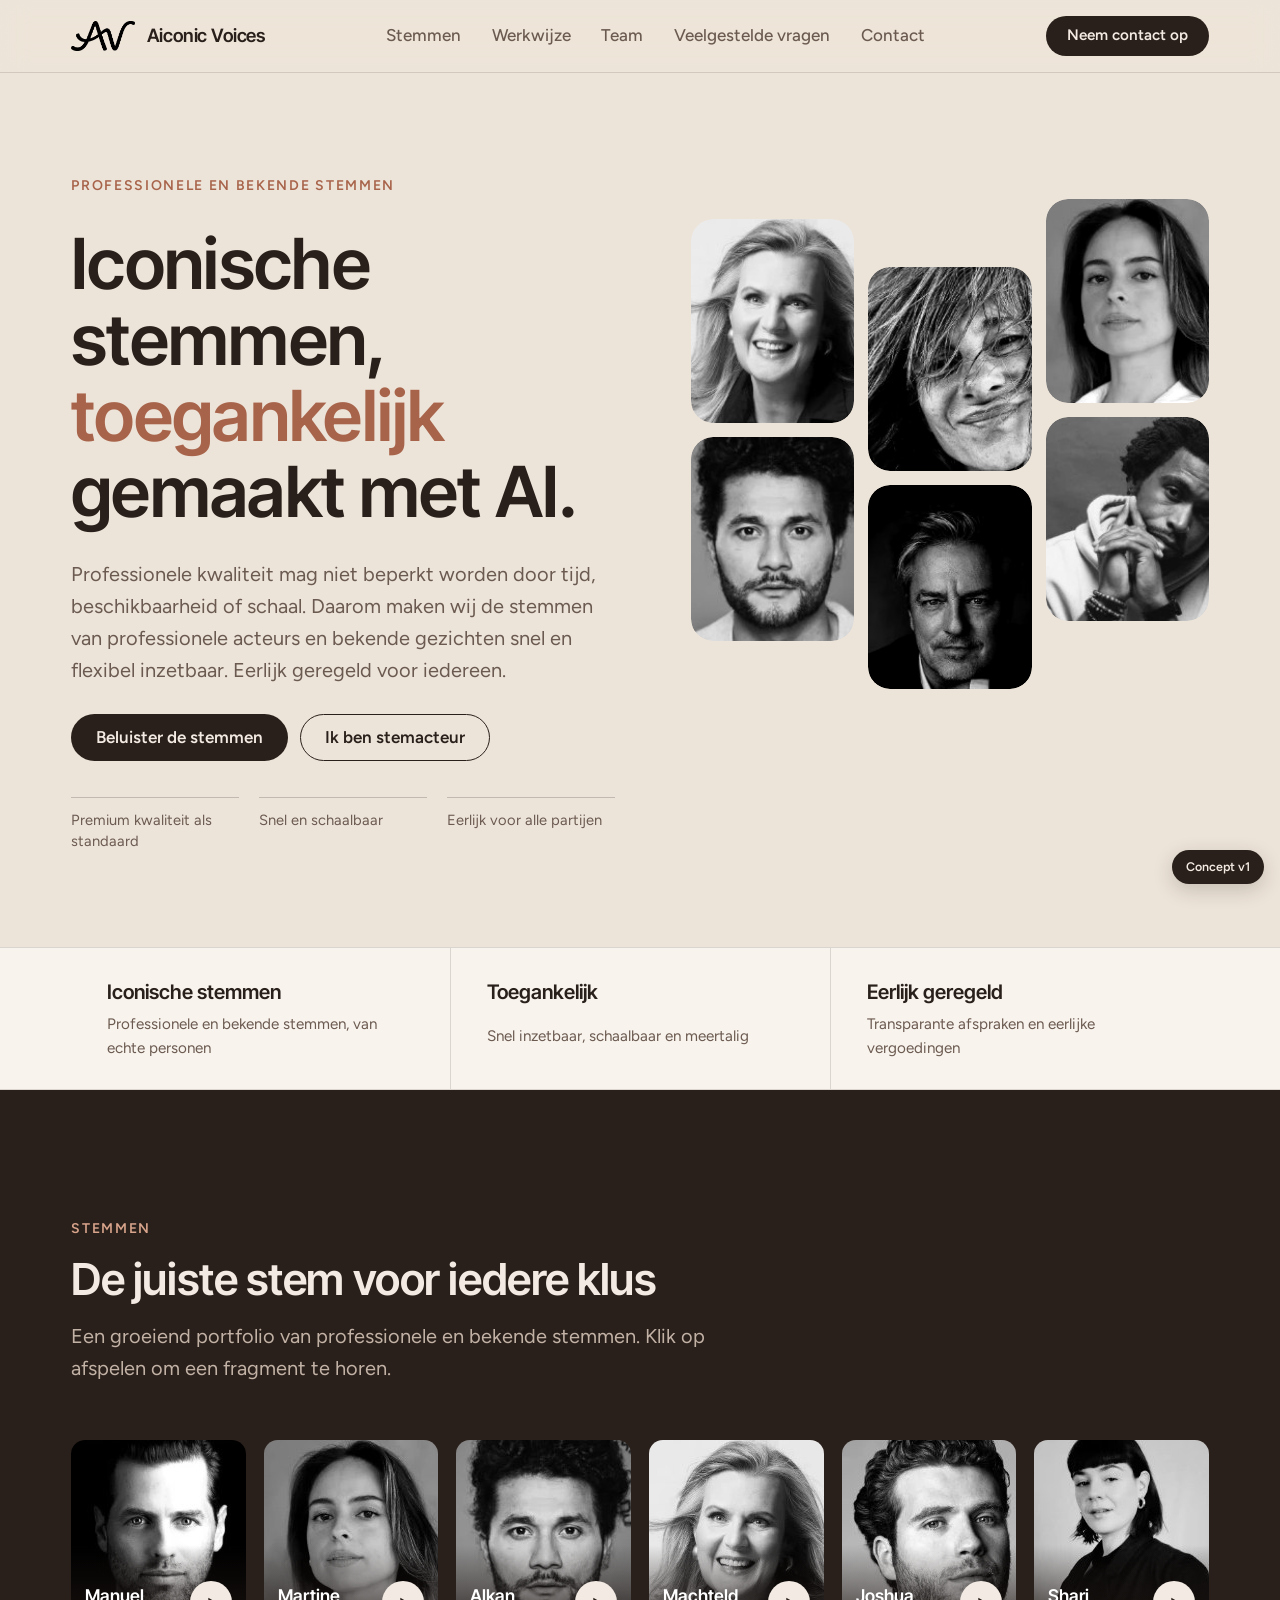
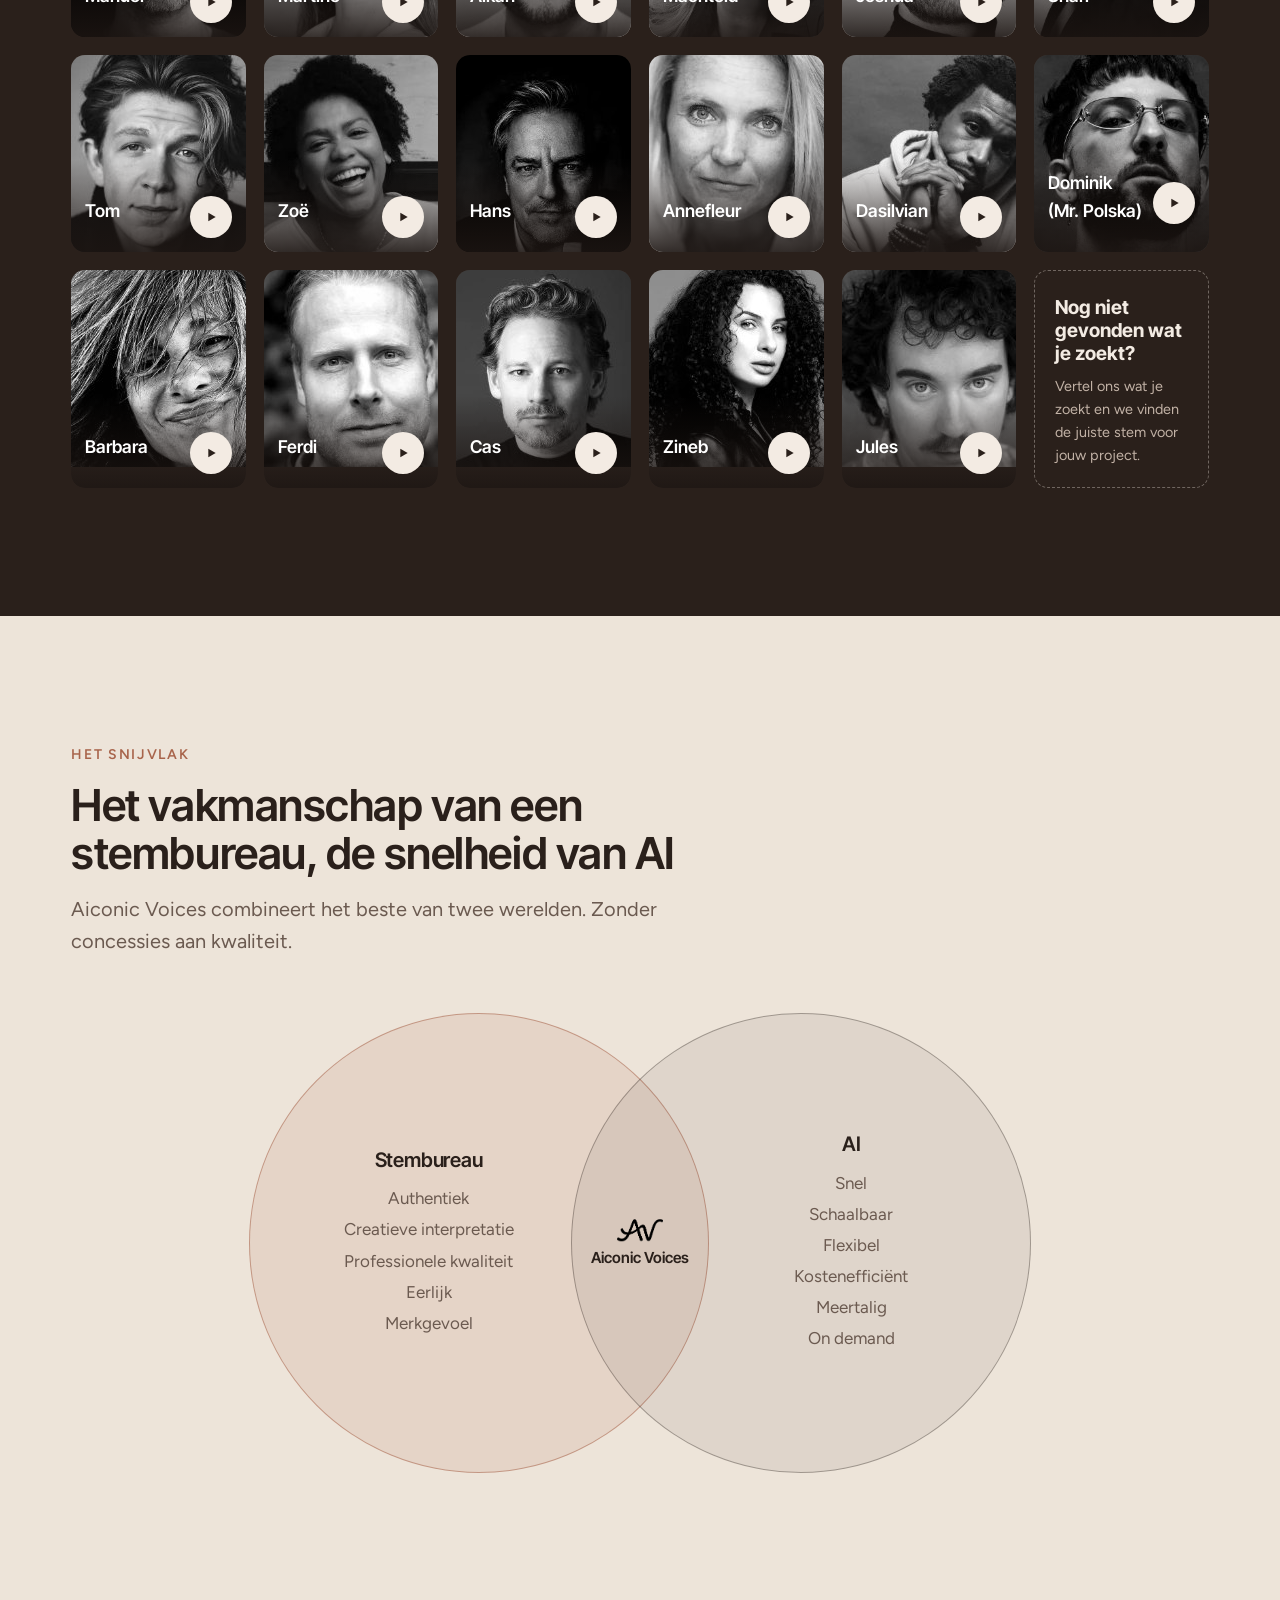
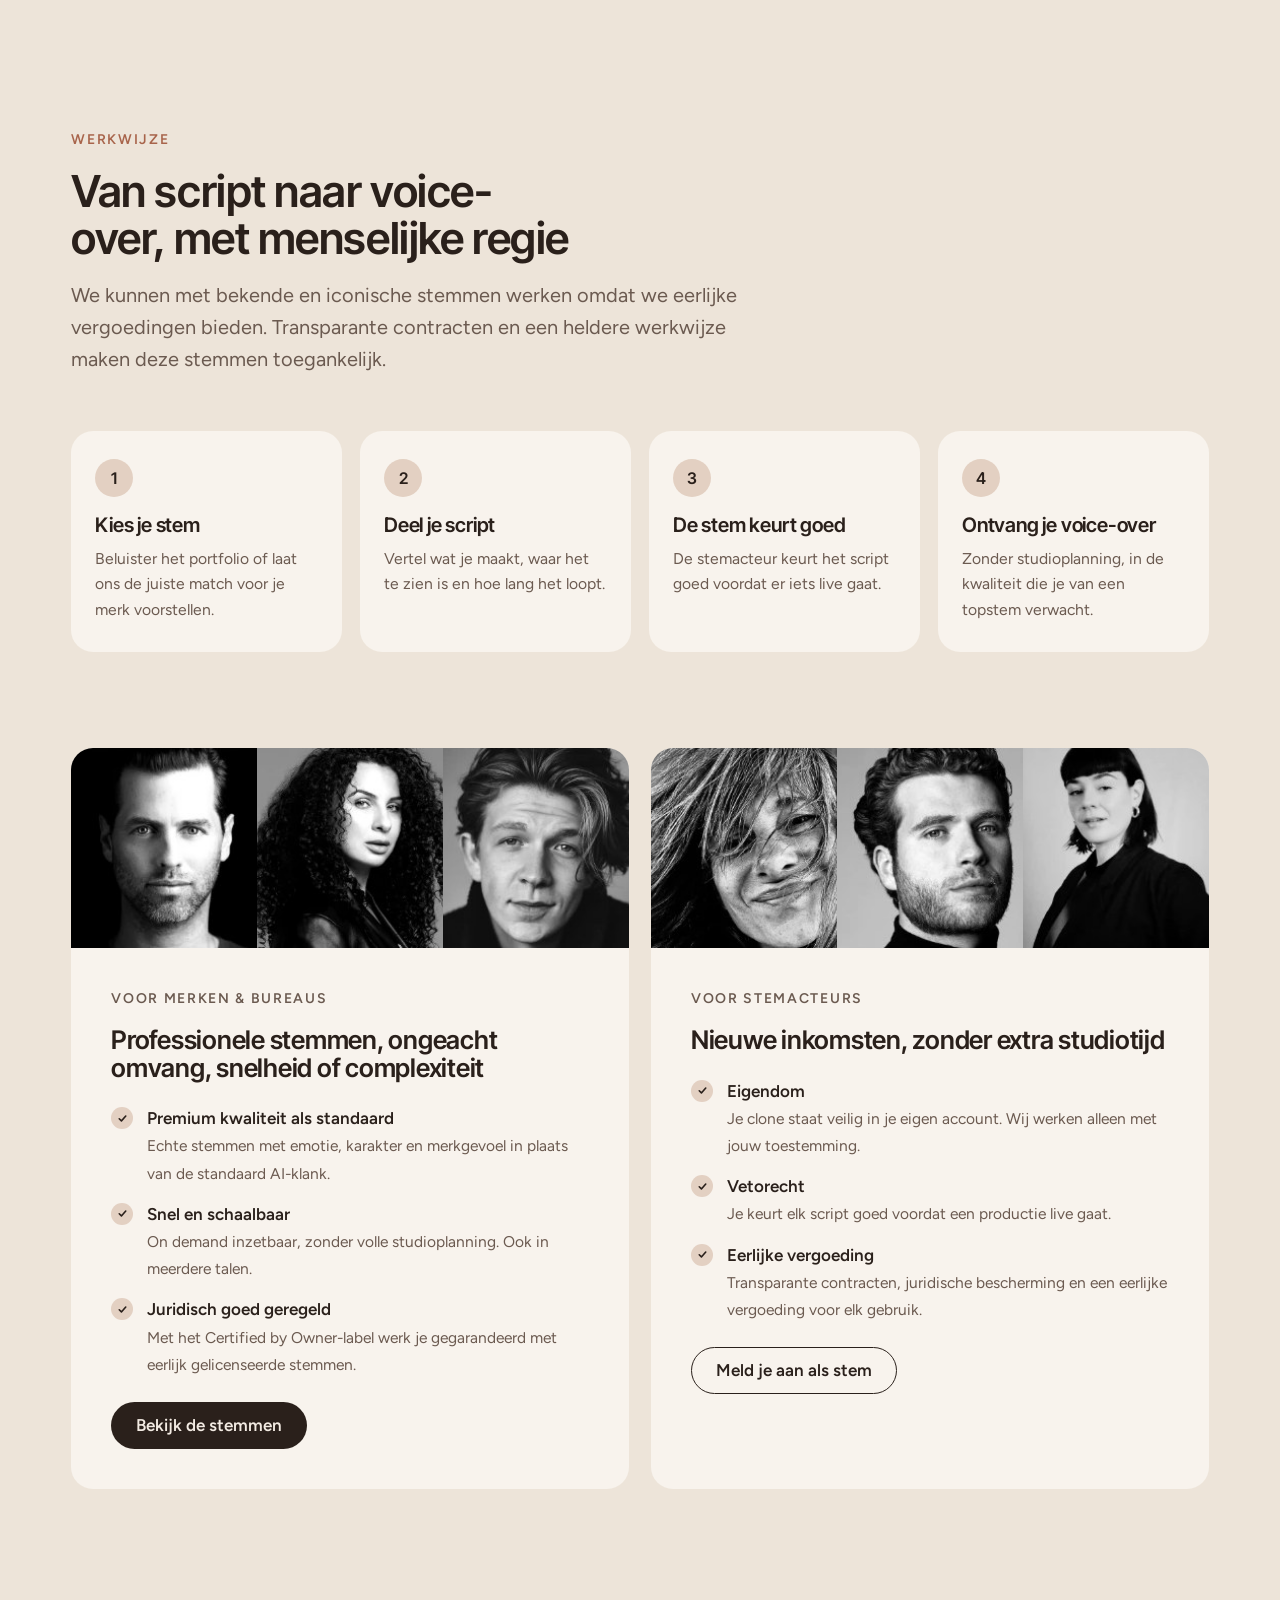
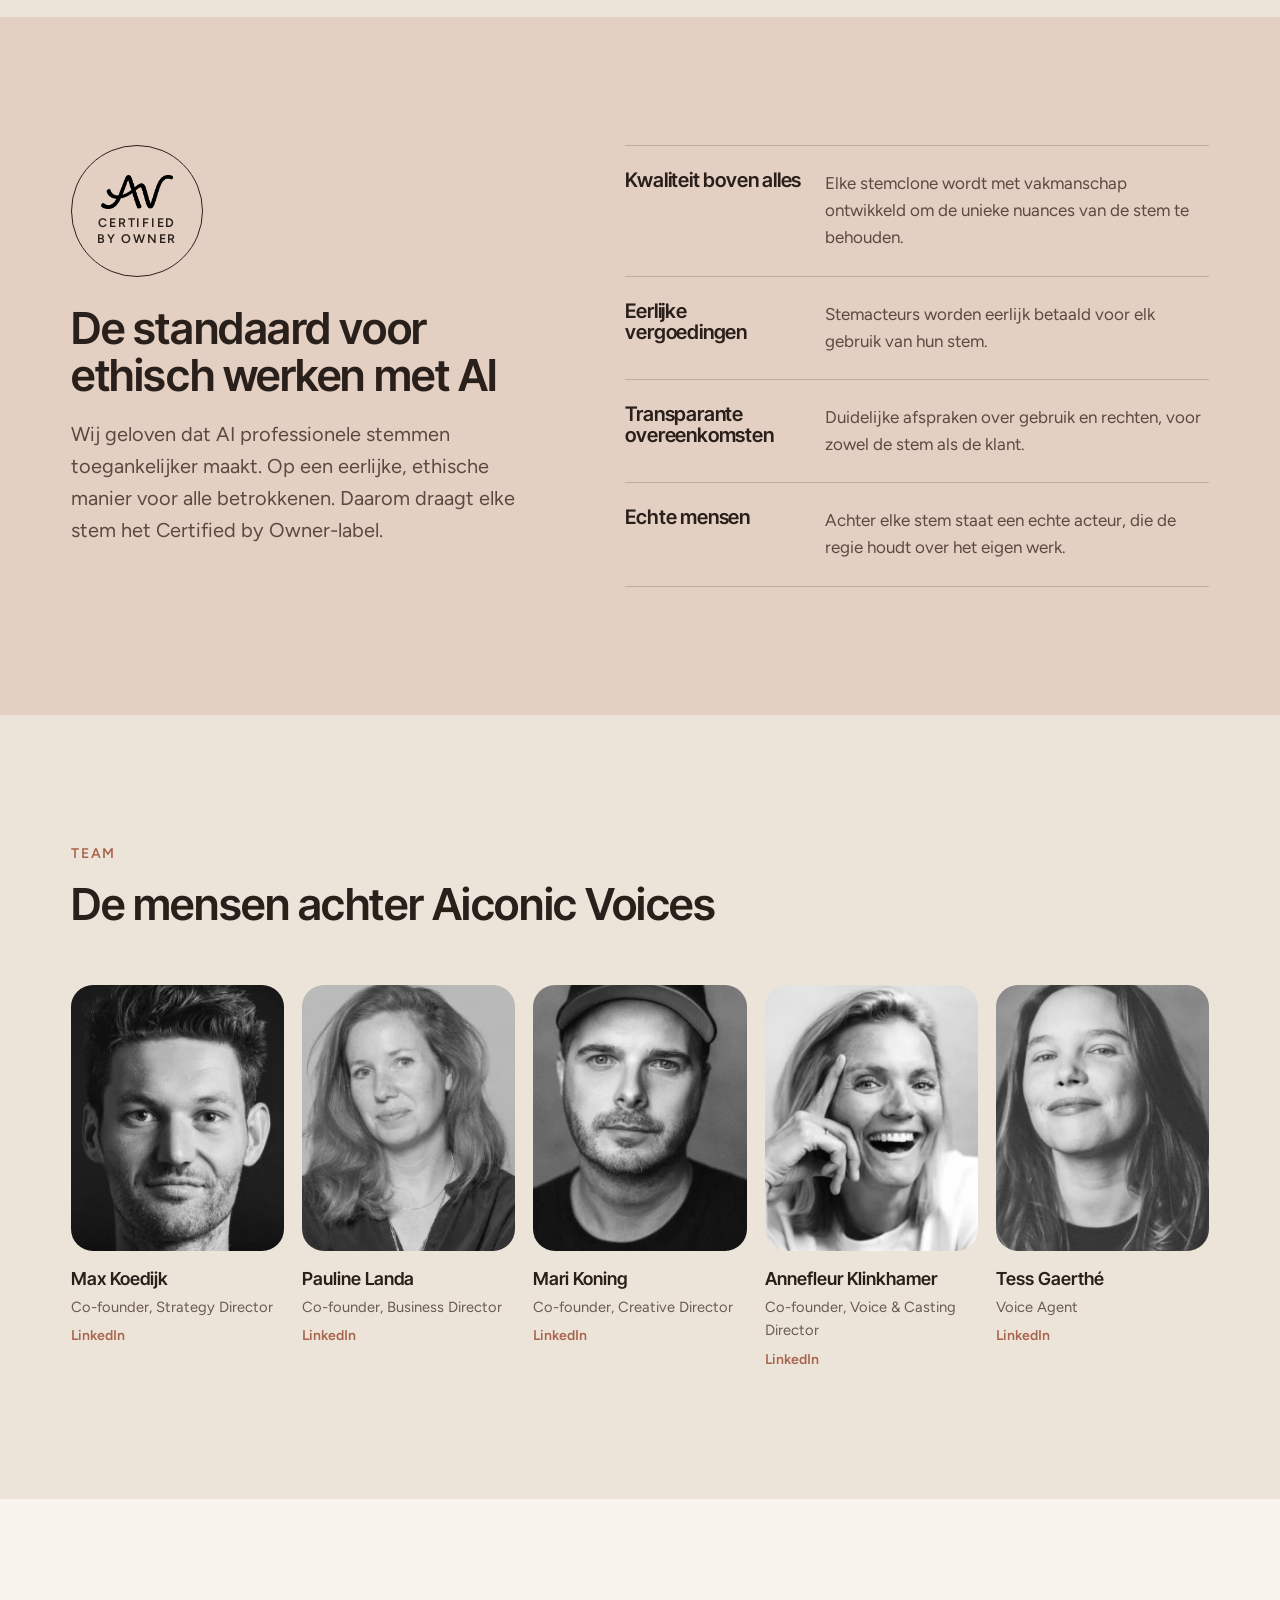
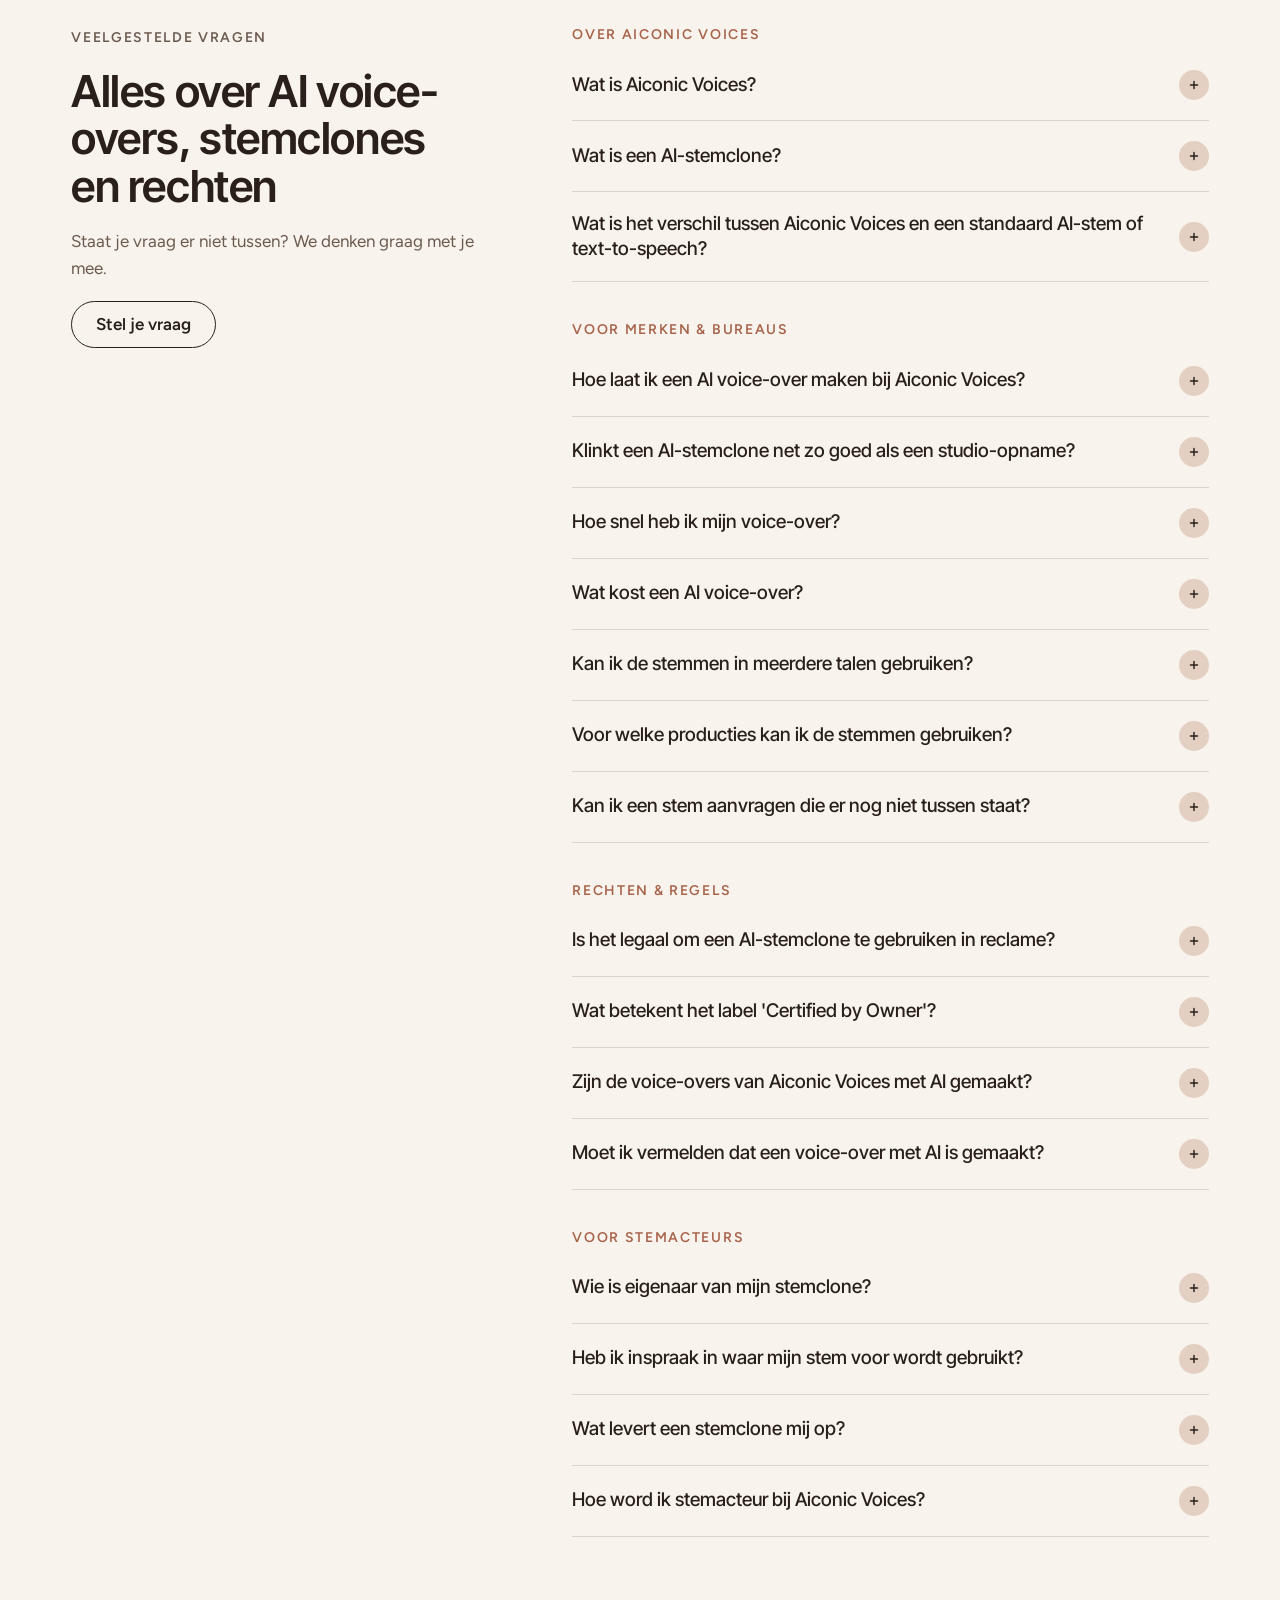
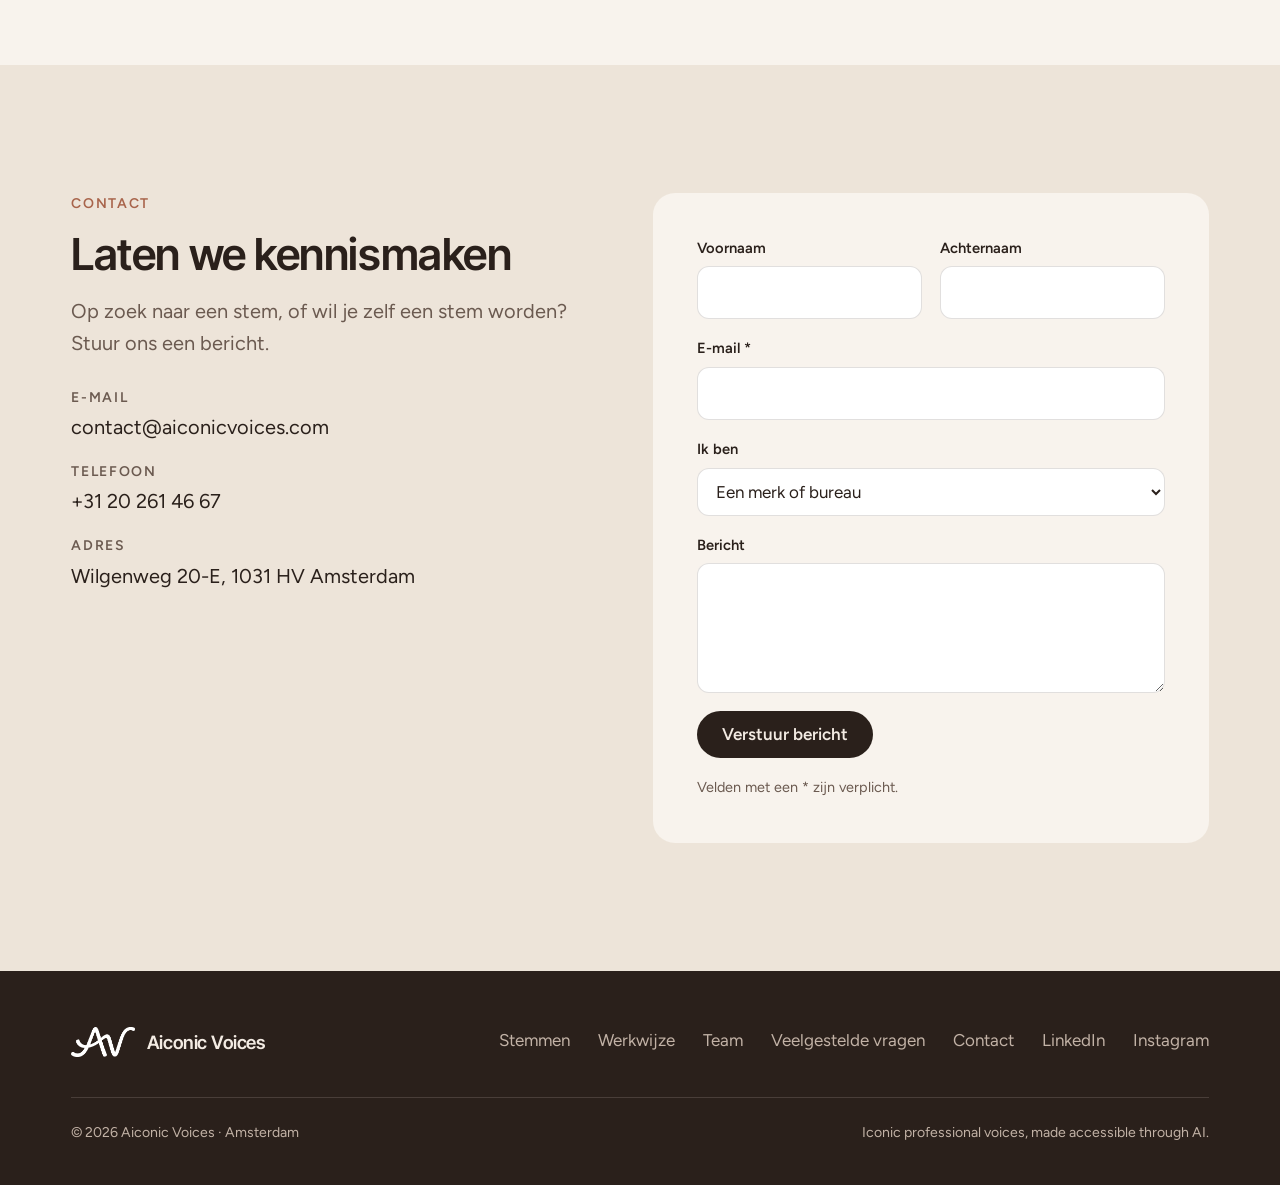
==== commit 6ed3d587: "Snijvlak als licht Venn-diagram, hero-punten zonder bolletjes - Twee overlappende cirkels met Aiconi" ====
--- a/index.html
+++ b/index.html
@@ -392,31 +392,35 @@
           <h2 id="blend-title">Het vakmanschap van een stembureau, de snelheid van AI</h2>
           <p class="lead">Aiconic Voices combineert het beste van twee werelden. Zonder concessies aan kwaliteit.</p>
         </div>
-        <div class="blend-grid">
-          <div class="blend-side">
-            <h3>Stembureau</h3>
-            <ul>
-              <li>Authentiek</li>
-              <li>Creatieve interpretatie</li>
-              <li>Professionele kwaliteit</li>
-              <li>Eerlijk</li>
-              <li>Merkgevoel</li>
-            </ul>
-          </div>
-          <div class="blend-core">
-            <img src="assets/img/logo-av.png" alt="">
+        <div class="venn" role="group" aria-label="Aiconic Voices combineert een stembureau en AI">
+          <div class="venn-circle venn-a">
+            <div class="venn-content">
+              <h3>Stembureau</h3>
+              <ul>
+                <li>Authentiek</li>
+                <li>Creatieve interpretatie</li>
+                <li>Professionele kwaliteit</li>
+                <li>Eerlijk</li>
+                <li>Merkgevoel</li>
+              </ul>
+            </div>
+          </div>
+          <div class="venn-circle venn-b">
+            <div class="venn-content">
+              <h3>AI</h3>
+              <ul>
+                <li>Snel</li>
+                <li>Schaalbaar</li>
+                <li>Flexibel</li>
+                <li>Kostenefficiënt</li>
+                <li>Meertalig</li>
+                <li>On demand</li>
+              </ul>
+            </div>
+          </div>
+          <div class="venn-core">
+            <img src="assets/img/logo-av.png" alt="" width="40" height="19">
             <strong>Aiconic Voices</strong>
-          </div>
-          <div class="blend-side">
-            <h3>AI</h3>
-            <ul>
-              <li>Snel</li>
-              <li>Schaalbaar</li>
-              <li>Flexibel</li>
-              <li>Kostenefficiënt</li>
-              <li>Meertalig</li>
-              <li>On demand</li>
-            </ul>
           </div>
         </div>
       </div>
--- a/assets/css/style.css
+++ b/assets/css/style.css
@@ -121,19 +121,29 @@
 .hero h1 { font-size: var(--step-4); }
 .hero h1 em { font-style: normal; color: var(--clay); }
 .hero-actions { display: flex; flex-wrap: wrap; gap: 12px; }
-.hero-proof { display: flex; flex-direction: column; gap: 10px; padding: 0; margin: 4px 0 0; list-style: none; color: var(--muted); font-size: .95rem; }
-.hero-proof li { display: flex; align-items: center; gap: 8px; white-space: nowrap; }
-.hero-proof li::before { content: ""; width: 7px; height: 7px; border-radius: 50%; background: var(--clay); }
+.hero-proof {
+  display: grid; grid-template-columns: repeat(3, minmax(0, 1fr)); gap: 20px;
+  padding: 0; margin: 8px 0 0; list-style: none;
+  color: var(--muted); font-size: .92rem; line-height: 1.4;
+}
+.hero-proof li { padding-top: 12px; border-top: 1px solid rgba(42, 32, 27, .22); }
+@media (max-width: 480px) { .hero-proof { gap: 14px; font-size: .88rem; } }
 
 .collage { display: grid; grid-template-columns: repeat(3, 1fr); gap: 14px; height: clamp(420px, 46vw, 600px); min-width: 0; }
 .collage-col { display: grid; gap: 14px; align-content: start; }
 .collage-col:nth-child(2) { transform: translateY(48px); }
 .collage-col:nth-child(3) { transform: translateY(-20px); }
 .collage img { width: 100%; aspect-ratio: 4 / 5; object-fit: cover; border-radius: var(--radius); filter: grayscale(1) contrast(1.02); }
-.collage figure { margin: 0; position: relative; }
+.collage figure { margin: 0; position: relative; overflow: hidden; border-radius: var(--radius); }
 /* Wisselende gezichten: een tweede laag vervaagt zacht over de eerste */
-.collage .fade-layer { position: absolute; inset: 0; height: 100%; opacity: 0; transition: opacity 1.6s ease; }
-.collage .fade-layer.is-visible { opacity: 1; }
+.collage .fade-layer {
+  position: absolute; inset: 0; height: 100%;
+  opacity: 0; transform: scale(1.06);
+  animation: none;
+  transition: opacity 1.1s ease-out, transform 1.4s cubic-bezier(.2, .7, .2, 1);
+}
+.collage .fade-layer.is-visible { opacity: 1; transform: scale(1); }
+.collage .fade-layer.is-reset { transition: none; }
 @media (max-width: 880px) {
   .hero-grid { grid-template-columns: 1fr; }
   .collage { height: auto; }
@@ -188,33 +198,39 @@
 .voices-foot { margin-top: 40px; display: flex; flex-wrap: wrap; align-items: center; justify-content: space-between; gap: 16px; color: var(--on-dark-muted); }
 .voices-foot p { max-width: 36em; }
 
-/* Snijvlak */
-.blend-grid { display: grid; grid-template-columns: 1fr auto 1fr; align-items: stretch; }
-.blend-side {
-  background: var(--linen); border-radius: var(--radius);
-  padding: clamp(28px, 4vw, 48px);
-  display: grid; gap: 16px; align-content: start;
-}
-.blend-side:first-child { padding-right: clamp(80px, 9vw, 120px); }
-.blend-side:last-child { padding-left: clamp(80px, 9vw, 120px); text-align: right; }
-.blend-side h3 { font-size: var(--step-2); }
-.blend-side ul { list-style: none; margin: 0; padding: 0; display: grid; gap: 8px; color: var(--muted); font-size: var(--step-1); }
-.blend-core {
-  width: clamp(170px, 18vw, 220px); aspect-ratio: 1; border-radius: 50%;
-  margin-inline: clamp(-110px, -9vw, -80px);
-  align-self: center;
-  position: relative; z-index: 1;
-  background: var(--espresso); color: var(--on-dark);
-  display: grid; place-content: center; justify-items: center; gap: 10px; text-align: center;
-  box-shadow: 0 0 0 10px var(--sand);
-}
-.blend-core img { height: 36px; width: auto; filter: invert(1) brightness(1.6); }
-.blend-core strong { font-family: var(--font-display); font-weight: 600; font-size: 1.1rem; }
+/* Snijvlak: twee overlappende cirkels, de overlap kleurt vanzelf dieper */
+.venn {
+  --size: min(460px, 48%);
+  --overlap: calc(var(--size) * .3);
+  position: relative;
+  display: flex; justify-content: center; align-items: center;
+}
+.venn-circle {
+  width: var(--size); aspect-ratio: 1; border-radius: 50%;
+  display: grid; place-items: center;
+  flex: none;
+}
+.venn-a { background: rgba(168, 100, 75, .12); border: 1.5px solid rgba(168, 100, 75, .55); }
+.venn-b { background: rgba(42, 32, 27, .07); border: 1.5px solid rgba(42, 32, 27, .35); margin-left: calc(var(--overlap) * -1); }
+.venn-content { display: grid; gap: 14px; text-align: center; width: 52%; }
+.venn-a .venn-content { margin-right: 22%; }
+.venn-b .venn-content { margin-left: 22%; }
+.venn h3 { font-size: var(--step-1); }
+.venn ul { list-style: none; margin: 0; padding: 0; display: grid; gap: 4px; color: var(--muted); }
+.venn-core {
+  position: absolute; left: 50%; top: 50%; transform: translate(-50%, -50%);
+  display: grid; justify-items: center; gap: 8px;
+  text-align: center;
+}
+.venn-core img { height: 22px; width: auto; }
+.venn-core strong { font-family: var(--font-display); font-weight: 600; font-size: .95rem; line-height: 1.15; max-width: 7em; }
 @media (max-width: 760px) {
-  .blend-grid { grid-template-columns: 1fr; justify-items: stretch; }
-  .blend-side:first-child, .blend-side:last-child { padding: 28px 28px 64px; text-align: left; }
-  .blend-side:last-child { padding-top: 64px; padding-bottom: 28px; }
-  .blend-core { margin: -52px auto; width: 150px; }
+  .venn { --size: min(340px, 100%); flex-direction: column; }
+  .venn-b { margin-left: 0; margin-top: calc(var(--overlap) * -1); }
+  .venn-content { width: 70%; gap: 10px; }
+  .venn-a .venn-content { margin: 0 0 24% 0; }
+  .venn-b .venn-content { margin: 24% 0 0 0; }
+  .venn ul { display: flex; flex-wrap: wrap; justify-content: center; gap: 2px 14px; font-size: .95rem; }
 }
 
 /* Steps */
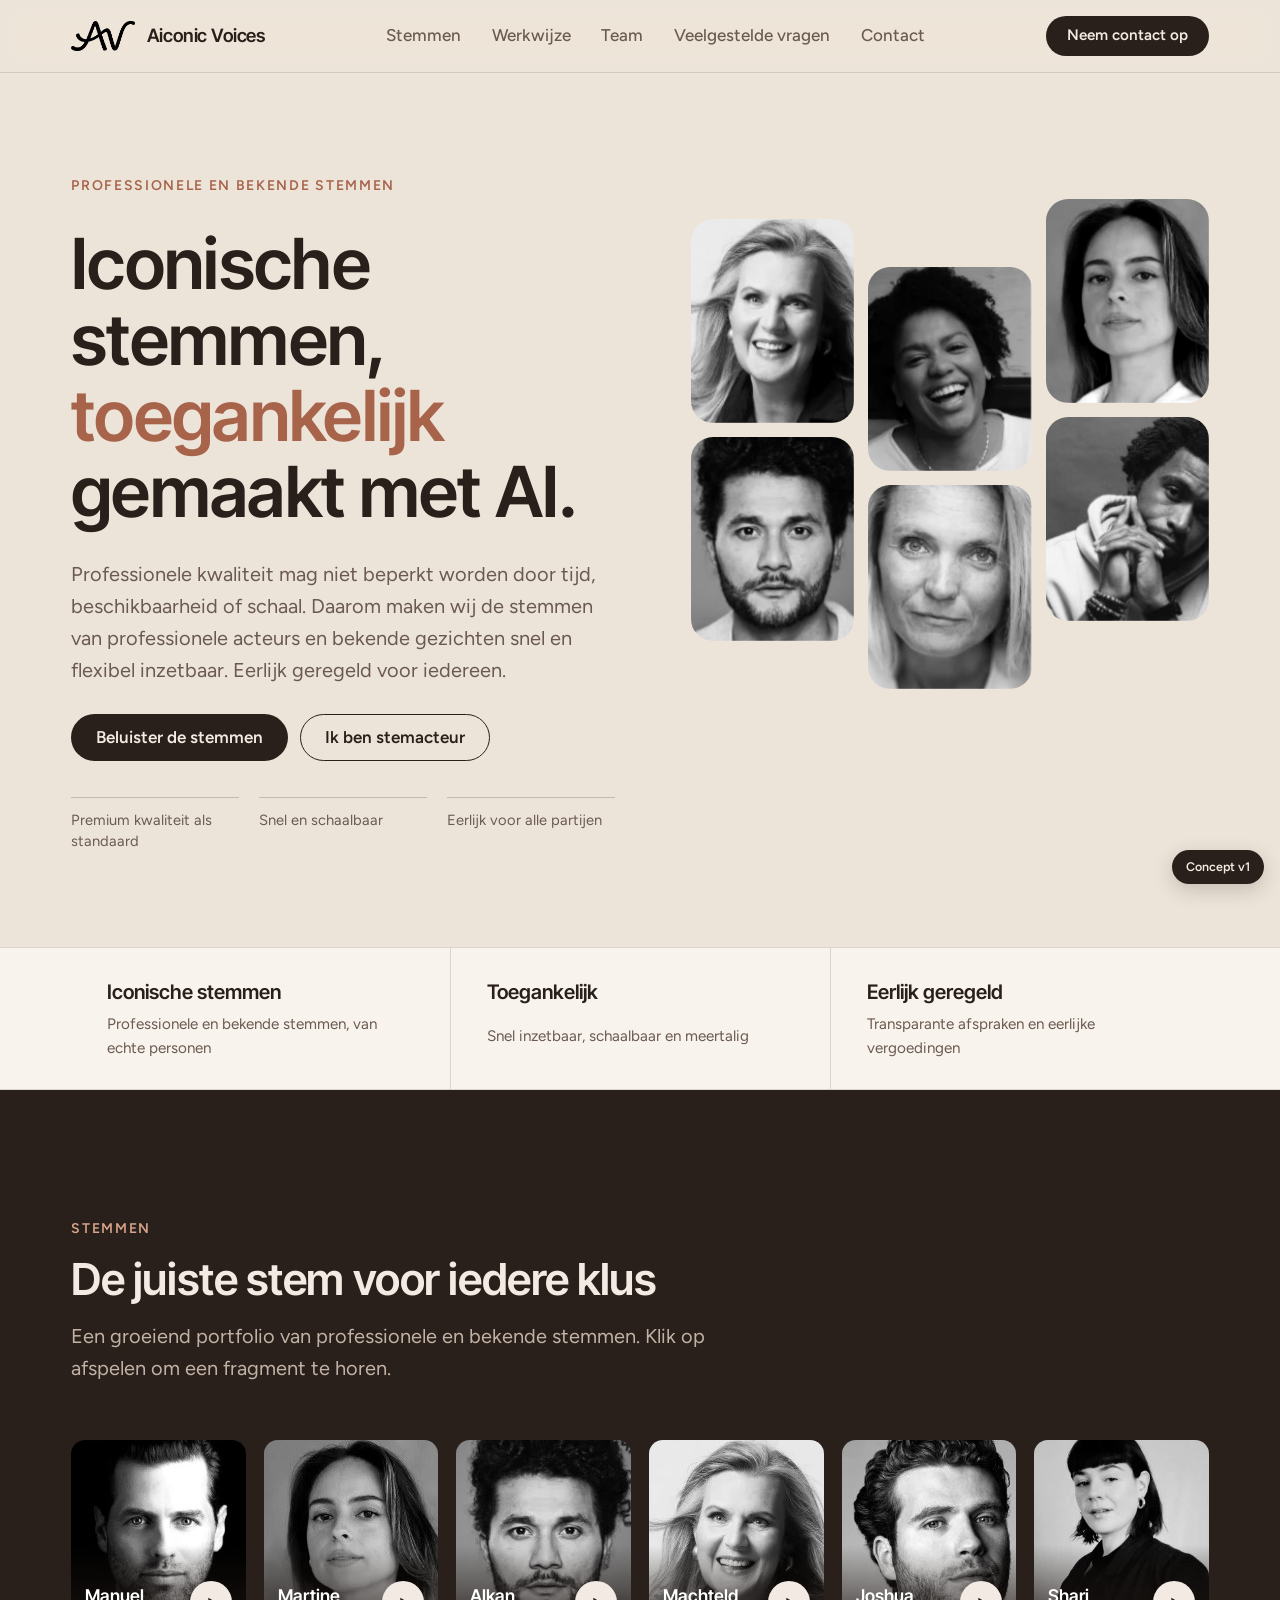
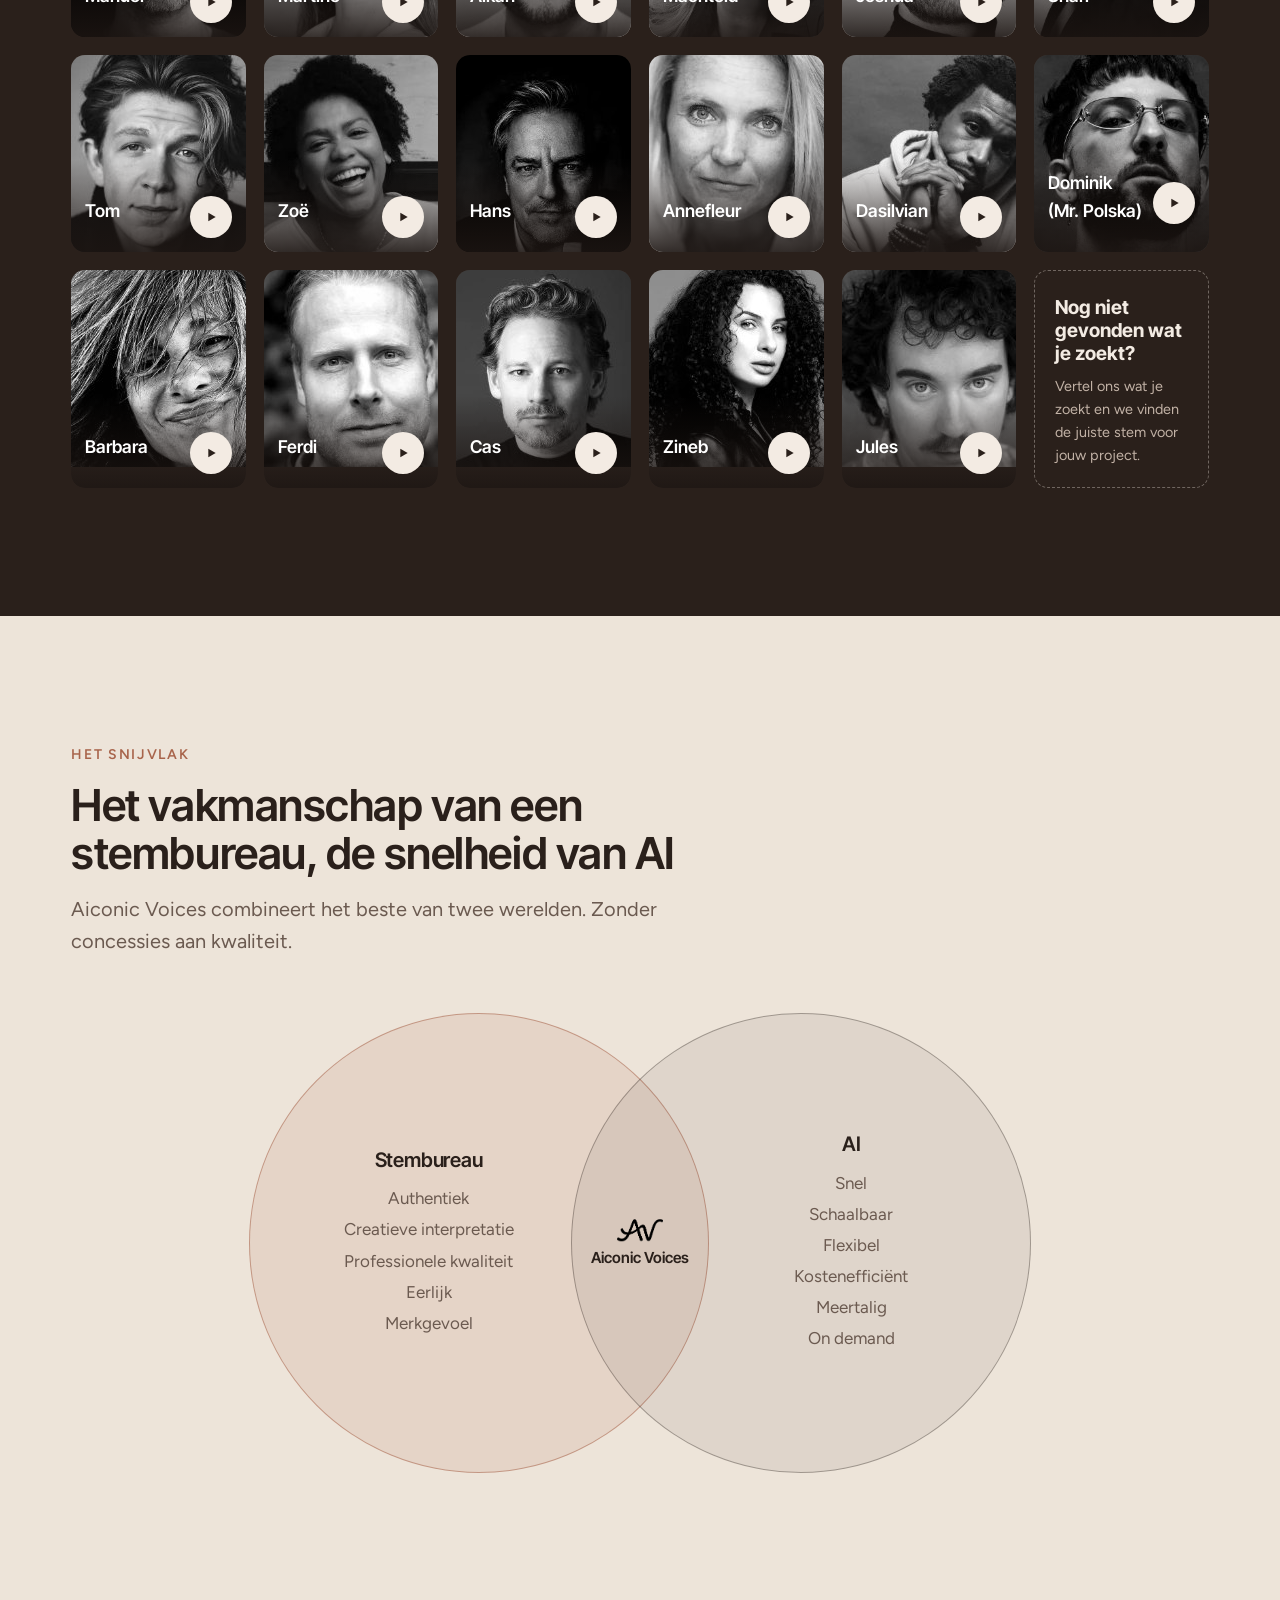
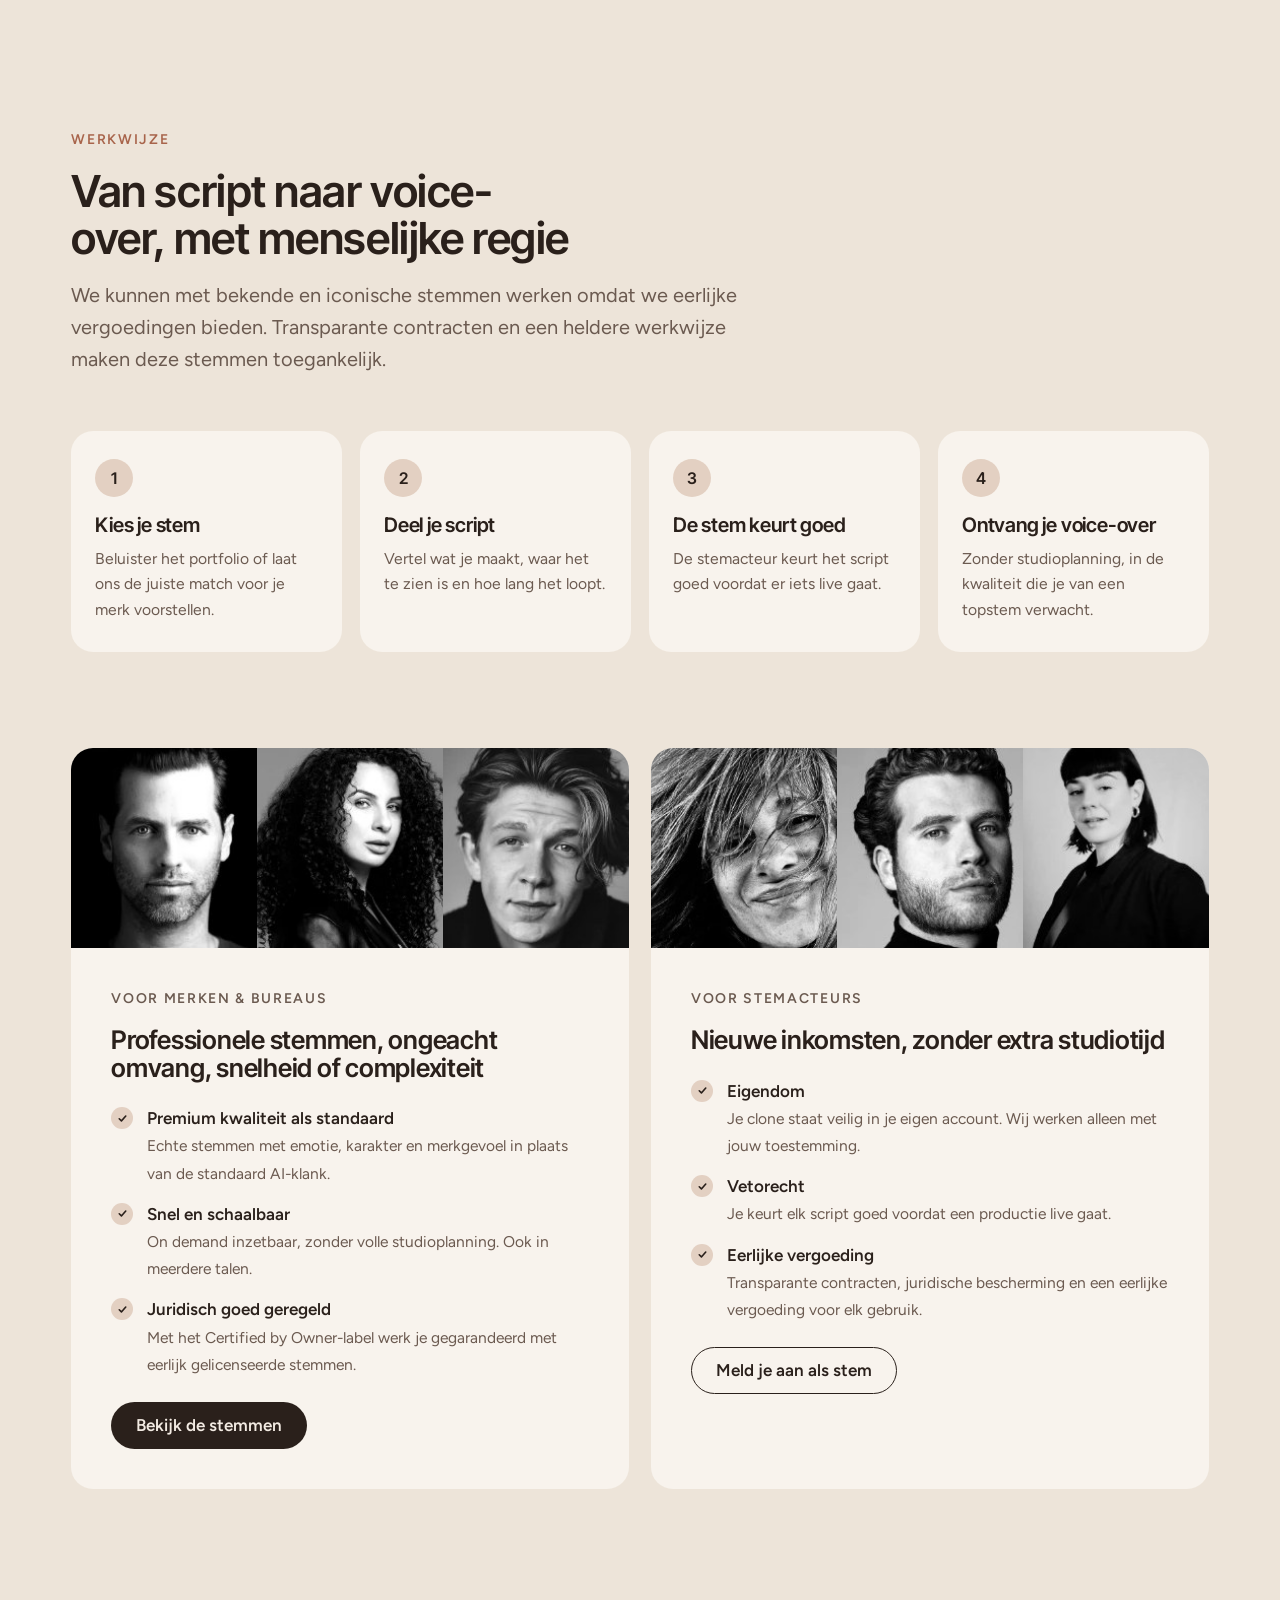
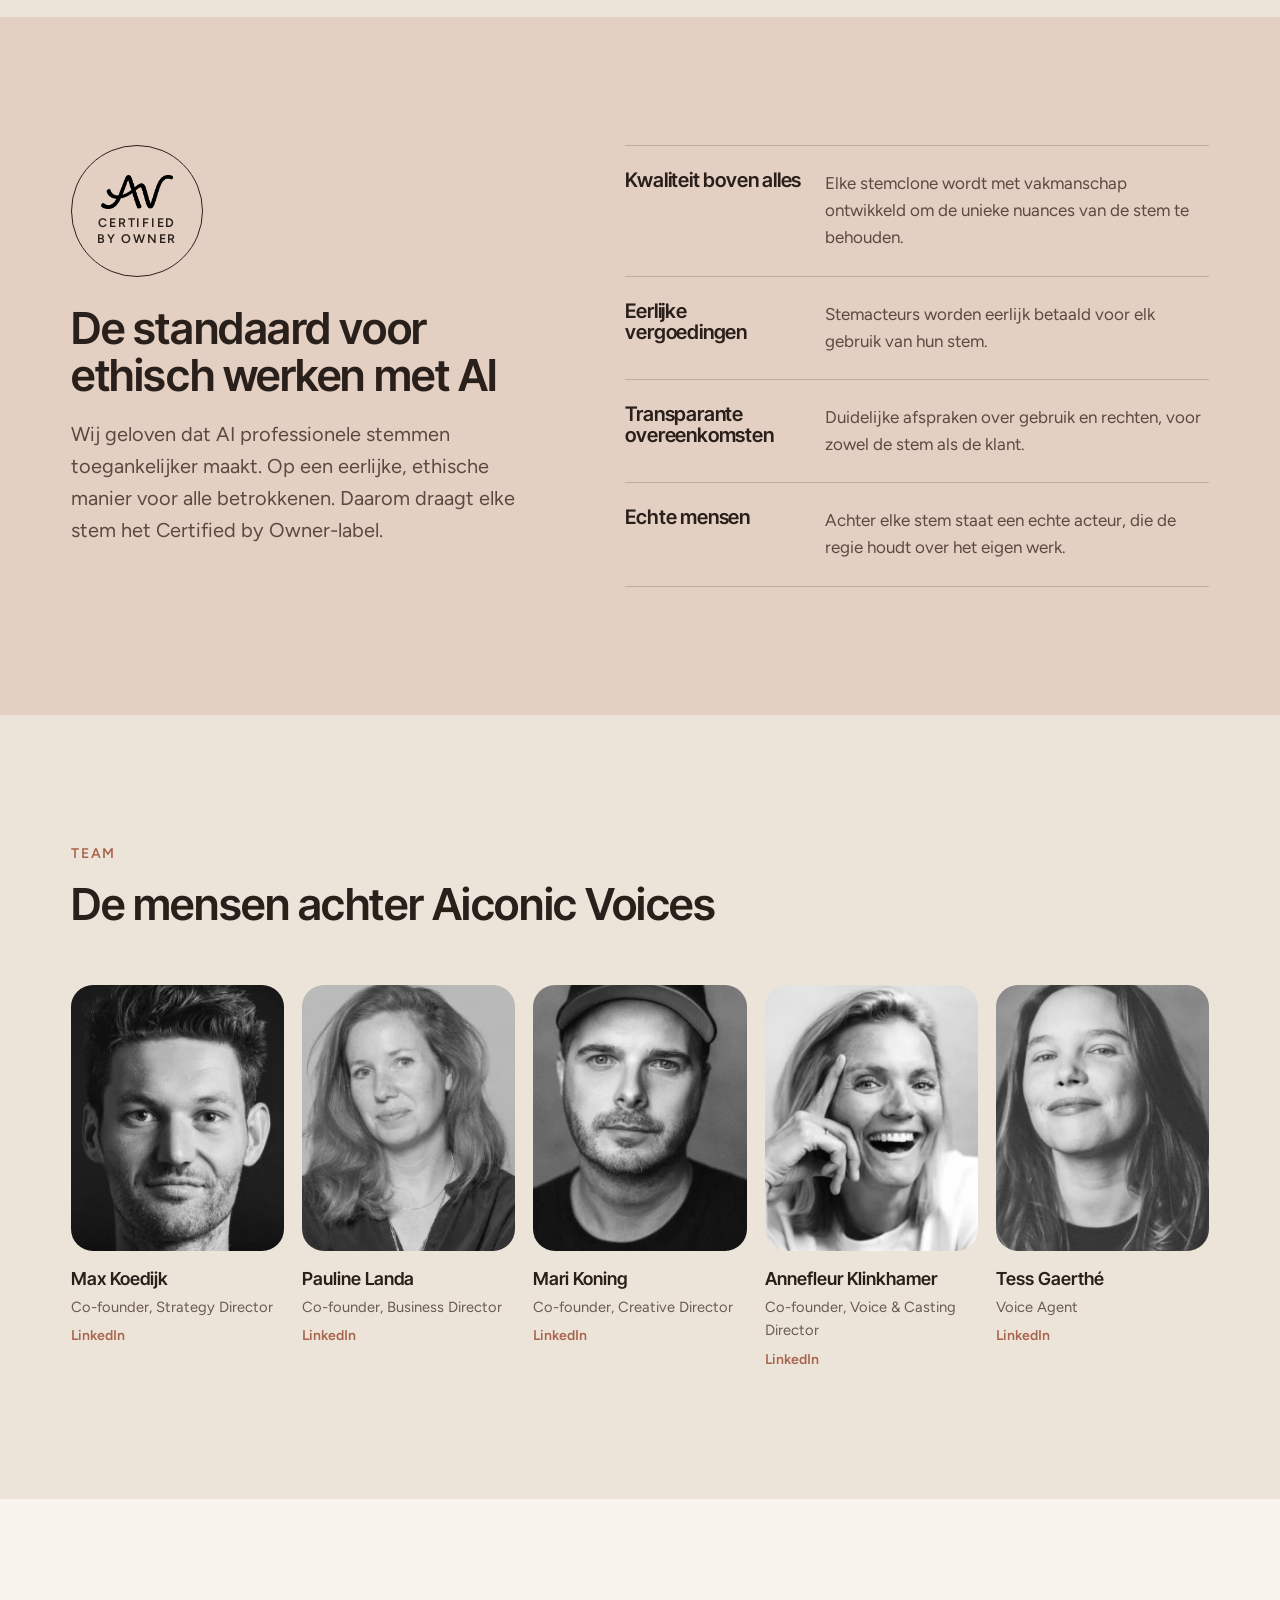
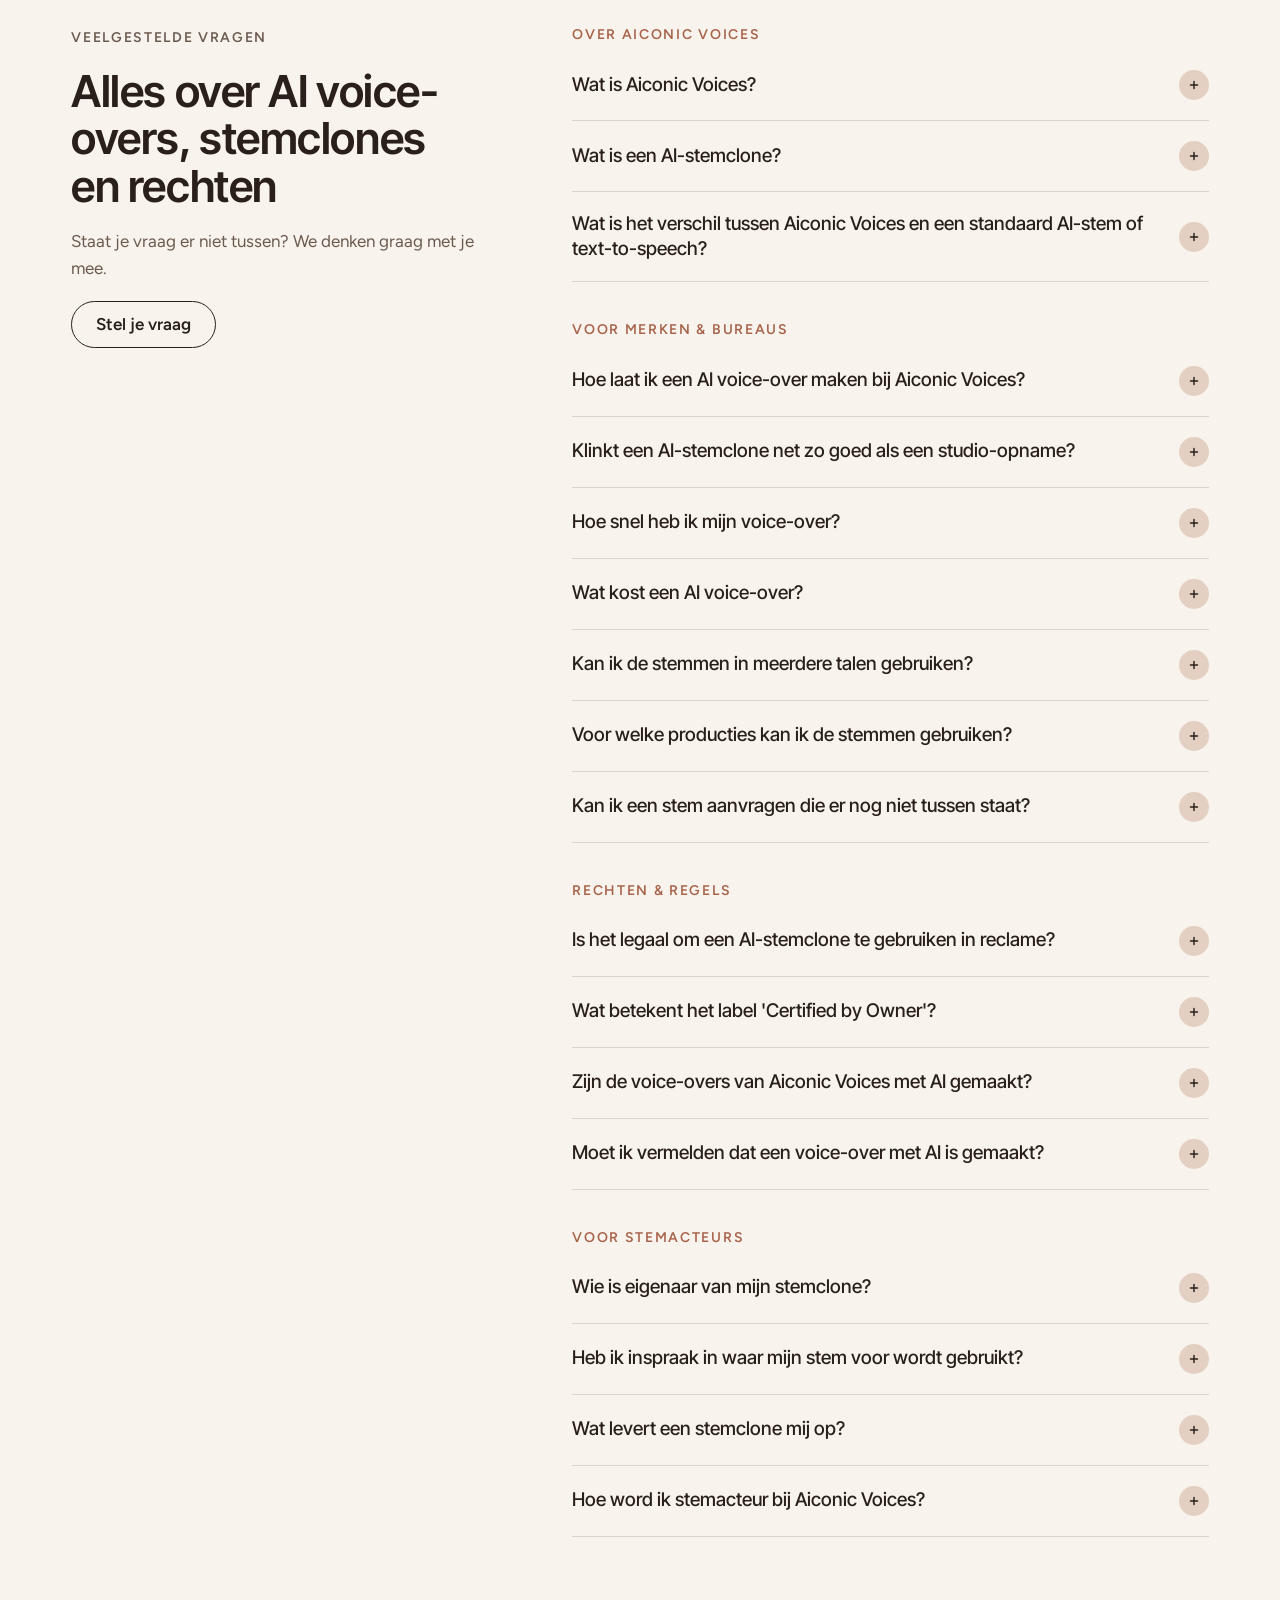
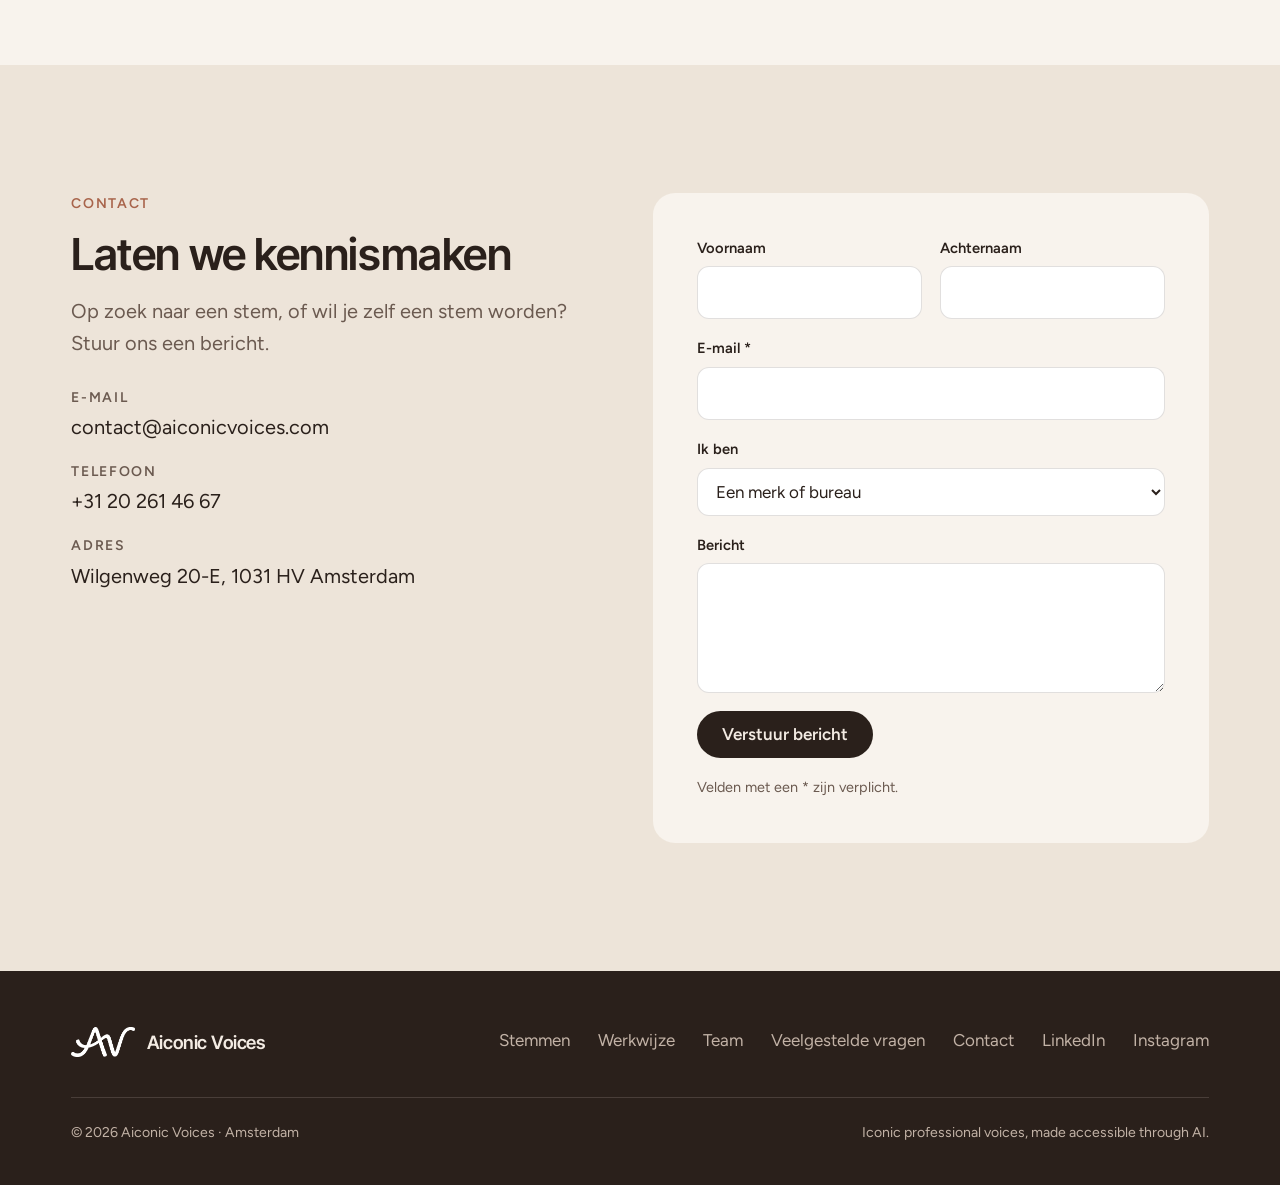
==== commit dbeec21b: "Gezichten bovenaan: geen verspringing meer na de wissel Twee lagen per plek komen om beurten bovenop" ====
--- a/index.html
+++ b/index.html
@@ -227,16 +227,16 @@
         </div>
         <div class="collage" aria-hidden="true">
           <div class="collage-col">
-            <figure><img src="assets/img/voices/machteld.jpg" alt=""></figure>
-            <figure><img src="assets/img/voices/alkan.jpg" alt=""></figure>
+            <figure><img class="is-visible is-top" src="assets/img/voices/machteld.jpg" alt=""></figure>
+            <figure><img class="is-visible is-top" src="assets/img/voices/alkan.jpg" alt=""></figure>
           </div>
           <div class="collage-col">
-            <figure><img src="assets/img/voices/zoe.jpg" alt=""></figure>
-            <figure><img src="assets/img/voices/hans.jpg" alt=""></figure>
+            <figure><img class="is-visible is-top" src="assets/img/voices/zoe.jpg" alt=""></figure>
+            <figure><img class="is-visible is-top" src="assets/img/voices/hans.jpg" alt=""></figure>
           </div>
           <div class="collage-col">
-            <figure><img src="assets/img/voices/martine.jpg" alt=""></figure>
-            <figure><img src="assets/img/voices/dasilvian.jpg" alt=""></figure>
+            <figure><img class="is-visible is-top" src="assets/img/voices/martine.jpg" alt=""></figure>
+            <figure><img class="is-visible is-top" src="assets/img/voices/dasilvian.jpg" alt=""></figure>
           </div>
         </div>
       </div>
--- a/assets/css/style.css
+++ b/assets/css/style.css
@@ -133,17 +133,19 @@
 .collage-col { display: grid; gap: 14px; align-content: start; }
 .collage-col:nth-child(2) { transform: translateY(48px); }
 .collage-col:nth-child(3) { transform: translateY(-20px); }
-.collage img { width: 100%; aspect-ratio: 4 / 5; object-fit: cover; border-radius: var(--radius); filter: grayscale(1) contrast(1.02); }
-.collage figure { margin: 0; position: relative; overflow: hidden; border-radius: var(--radius); }
-/* Wisselende gezichten: een tweede laag vervaagt zacht over de eerste */
-.collage .fade-layer {
-  position: absolute; inset: 0; height: 100%;
+.collage figure { margin: 0; position: relative; aspect-ratio: 4 / 5; overflow: hidden; border-radius: var(--radius); }
+/* Twee lagen per plek die om beurten bovenop komen; het zichtbare gezicht wordt nooit verwisseld */
+.collage img {
+  position: absolute; inset: 0; width: 100%; height: 100%;
+  object-fit: cover; filter: grayscale(1) contrast(1.02);
   opacity: 0; transform: scale(1.06);
-  animation: none;
   transition: opacity 1.1s ease-out, transform 1.4s cubic-bezier(.2, .7, .2, 1);
-}
-.collage .fade-layer.is-visible { opacity: 1; transform: scale(1); }
-.collage .fade-layer.is-reset { transition: none; }
+  will-change: opacity, transform;
+  backface-visibility: hidden;
+}
+.collage img.is-visible { opacity: 1; transform: scale(1); }
+.collage img.is-top { z-index: 1; }
+.collage img.is-reset { transition: none; }
 @media (max-width: 880px) {
   .hero-grid { grid-template-columns: 1fr; }
   .collage { height: auto; }
@@ -378,9 +380,9 @@
 
 /* Motion */
 @media (prefers-reduced-motion: no-preference) {
-  .collage img { animation: rise .9s cubic-bezier(.2, .7, .2, 1) both; }
-  .collage-col:nth-child(2) img { animation-delay: .12s; }
-  .collage-col:nth-child(3) img { animation-delay: .24s; }
+  .collage figure { animation: rise .9s cubic-bezier(.2, .7, .2, 1) both; }
+  .collage-col:nth-child(2) figure { animation-delay: .12s; }
+  .collage-col:nth-child(3) figure { animation-delay: .24s; }
   @keyframes rise { from { transform: translateY(18px); } to { transform: none; } }
 }
 @media (prefers-reduced-motion: reduce) {
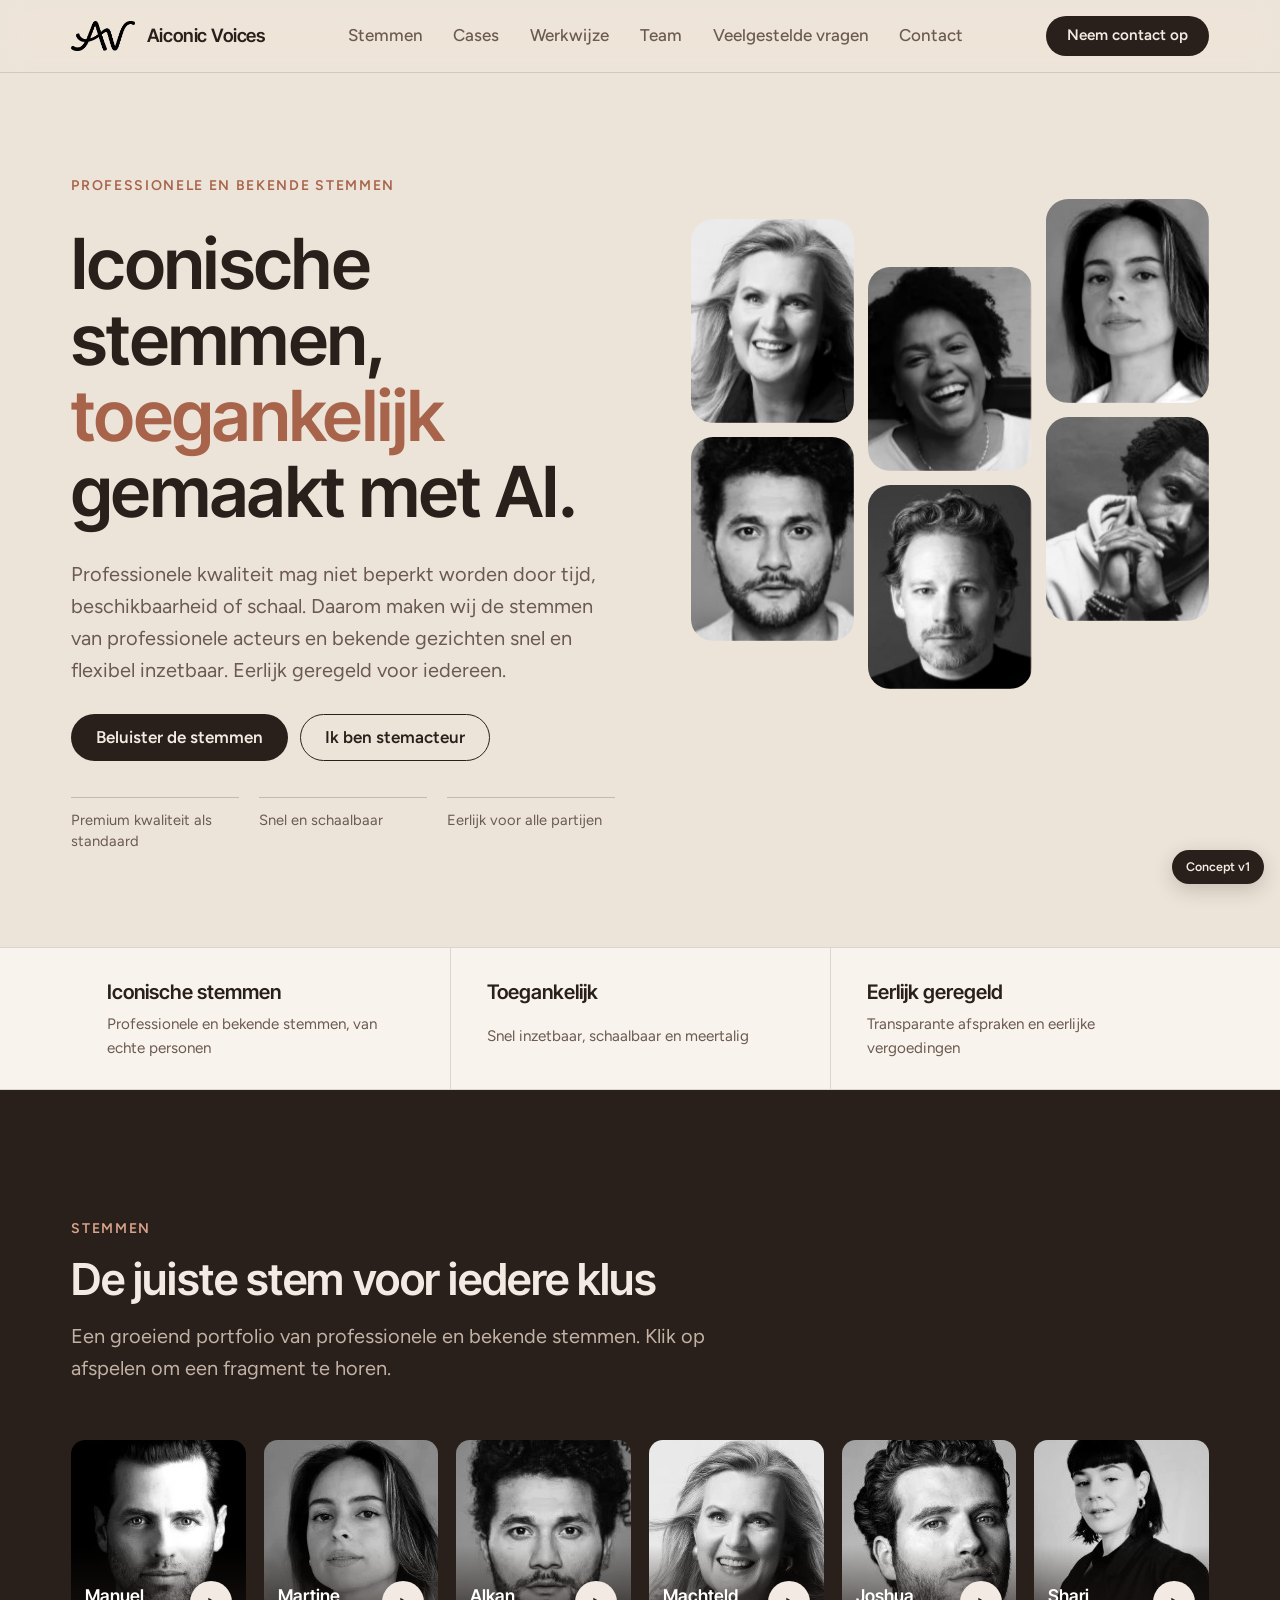
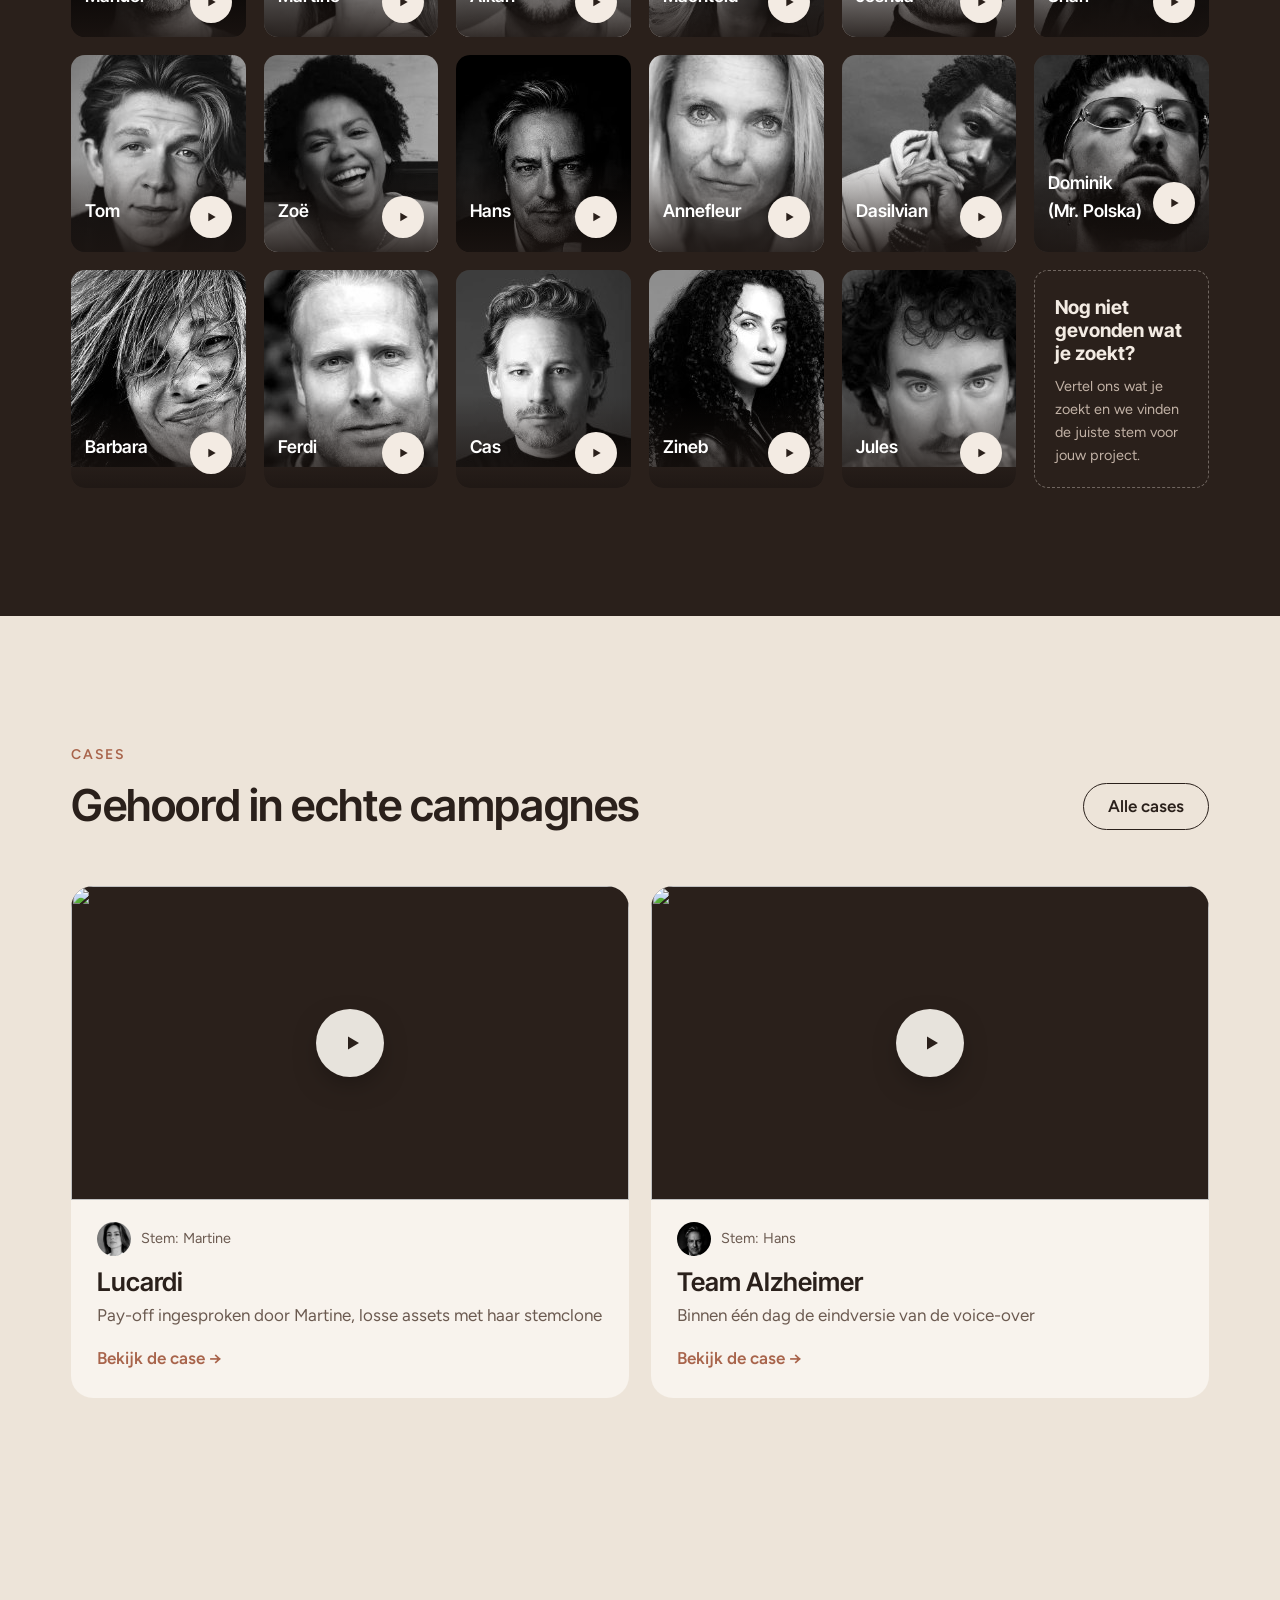
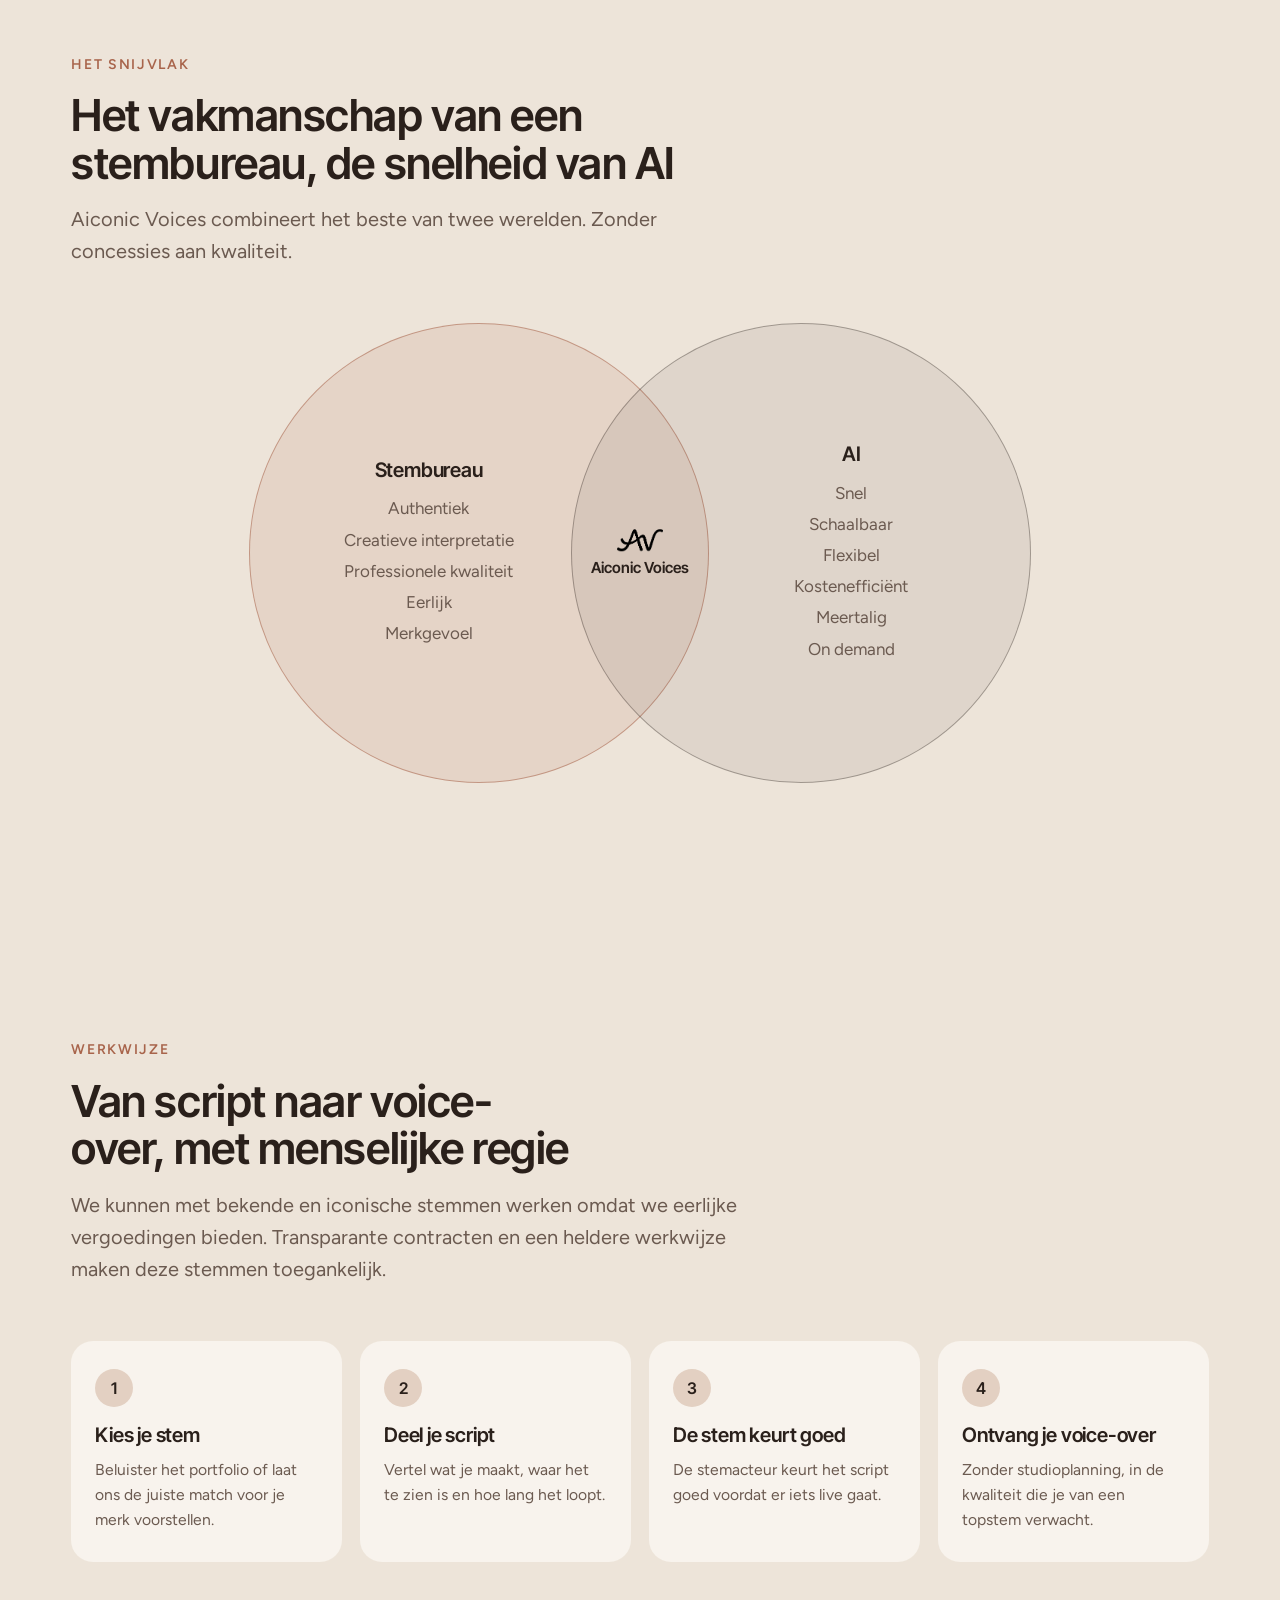
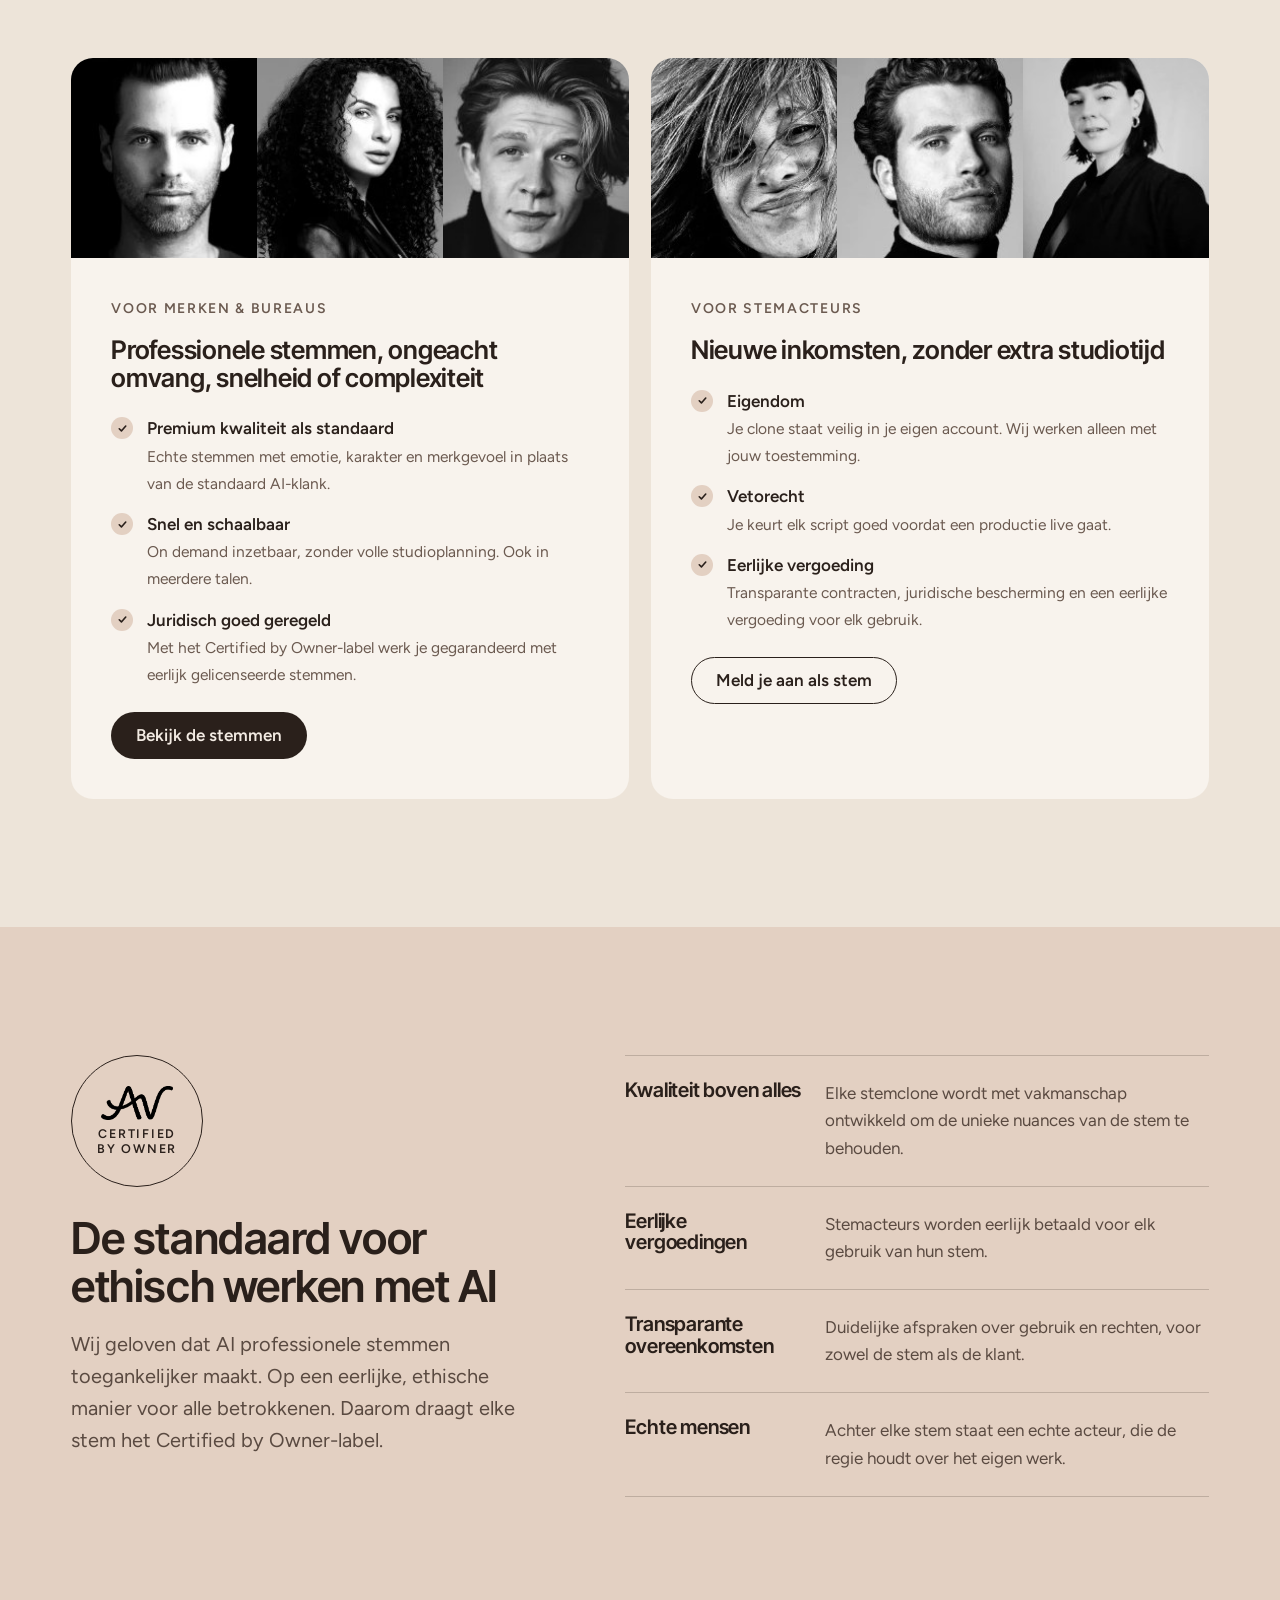
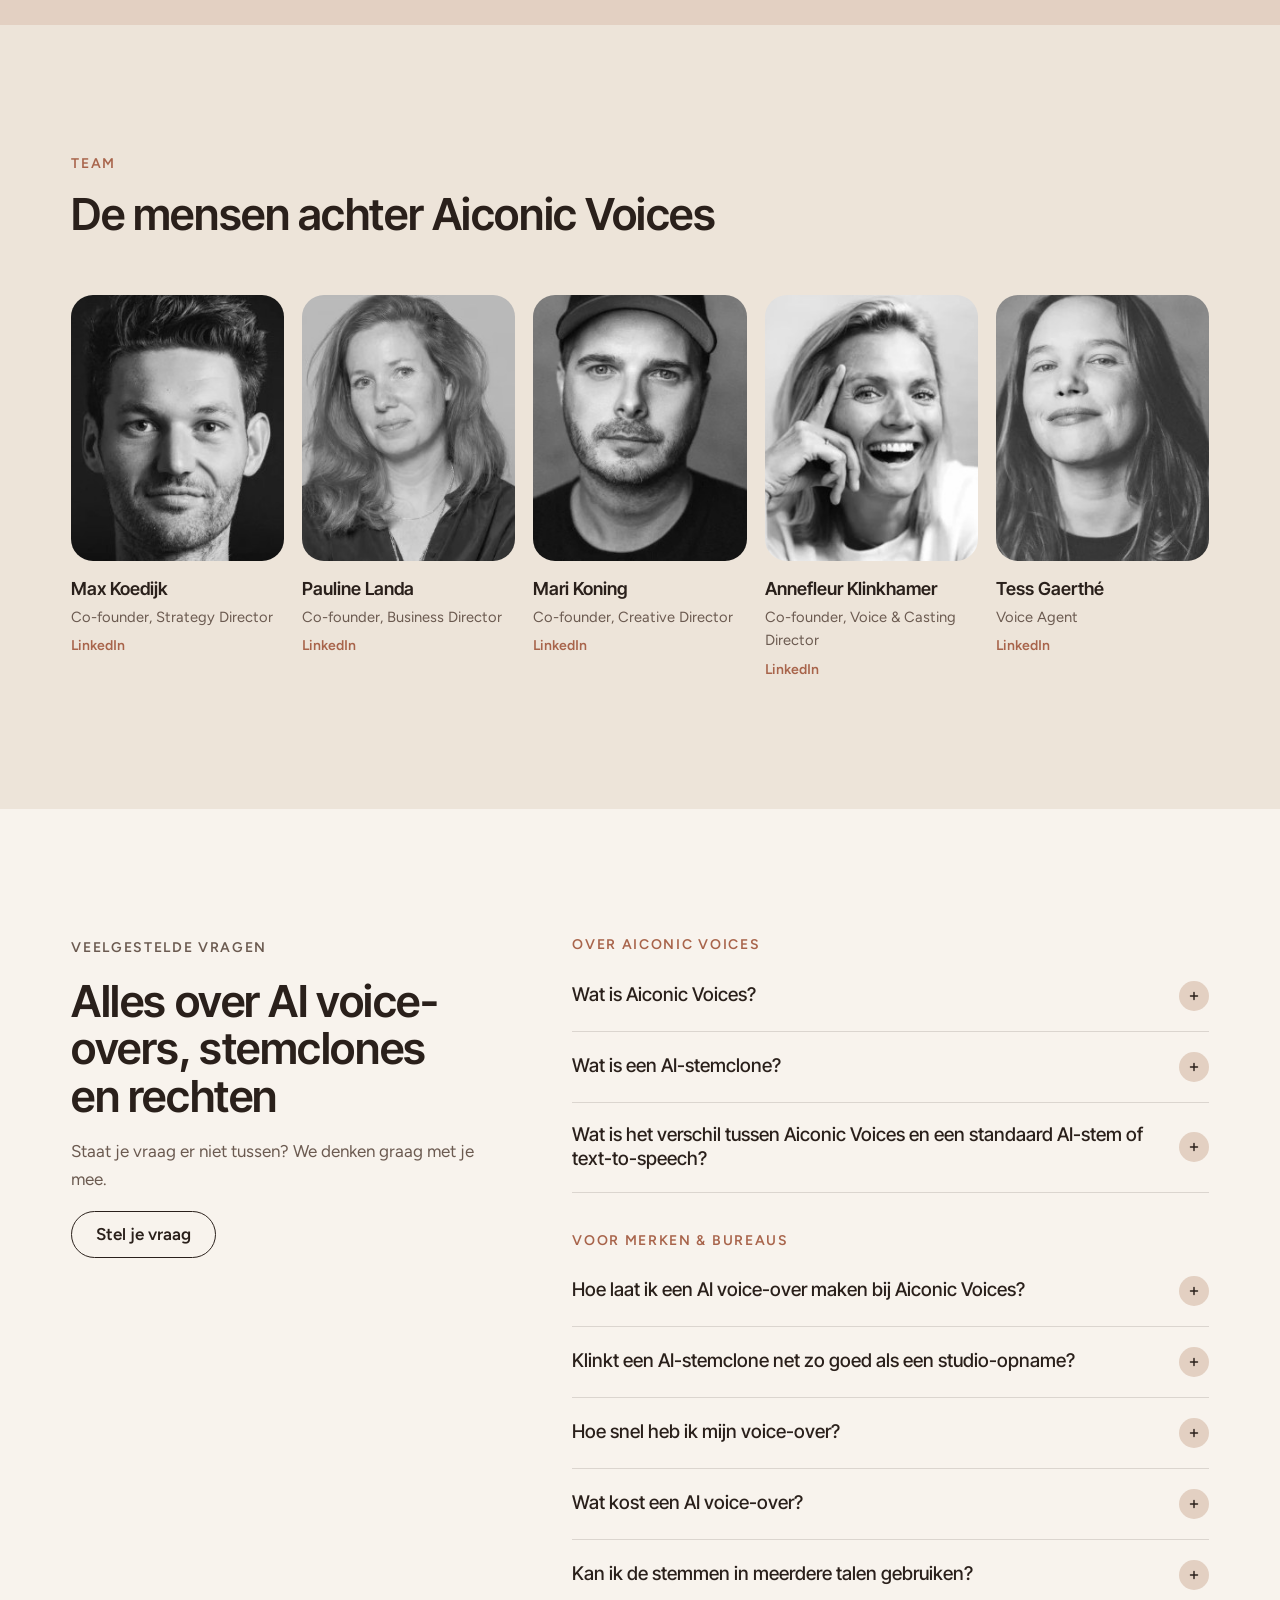
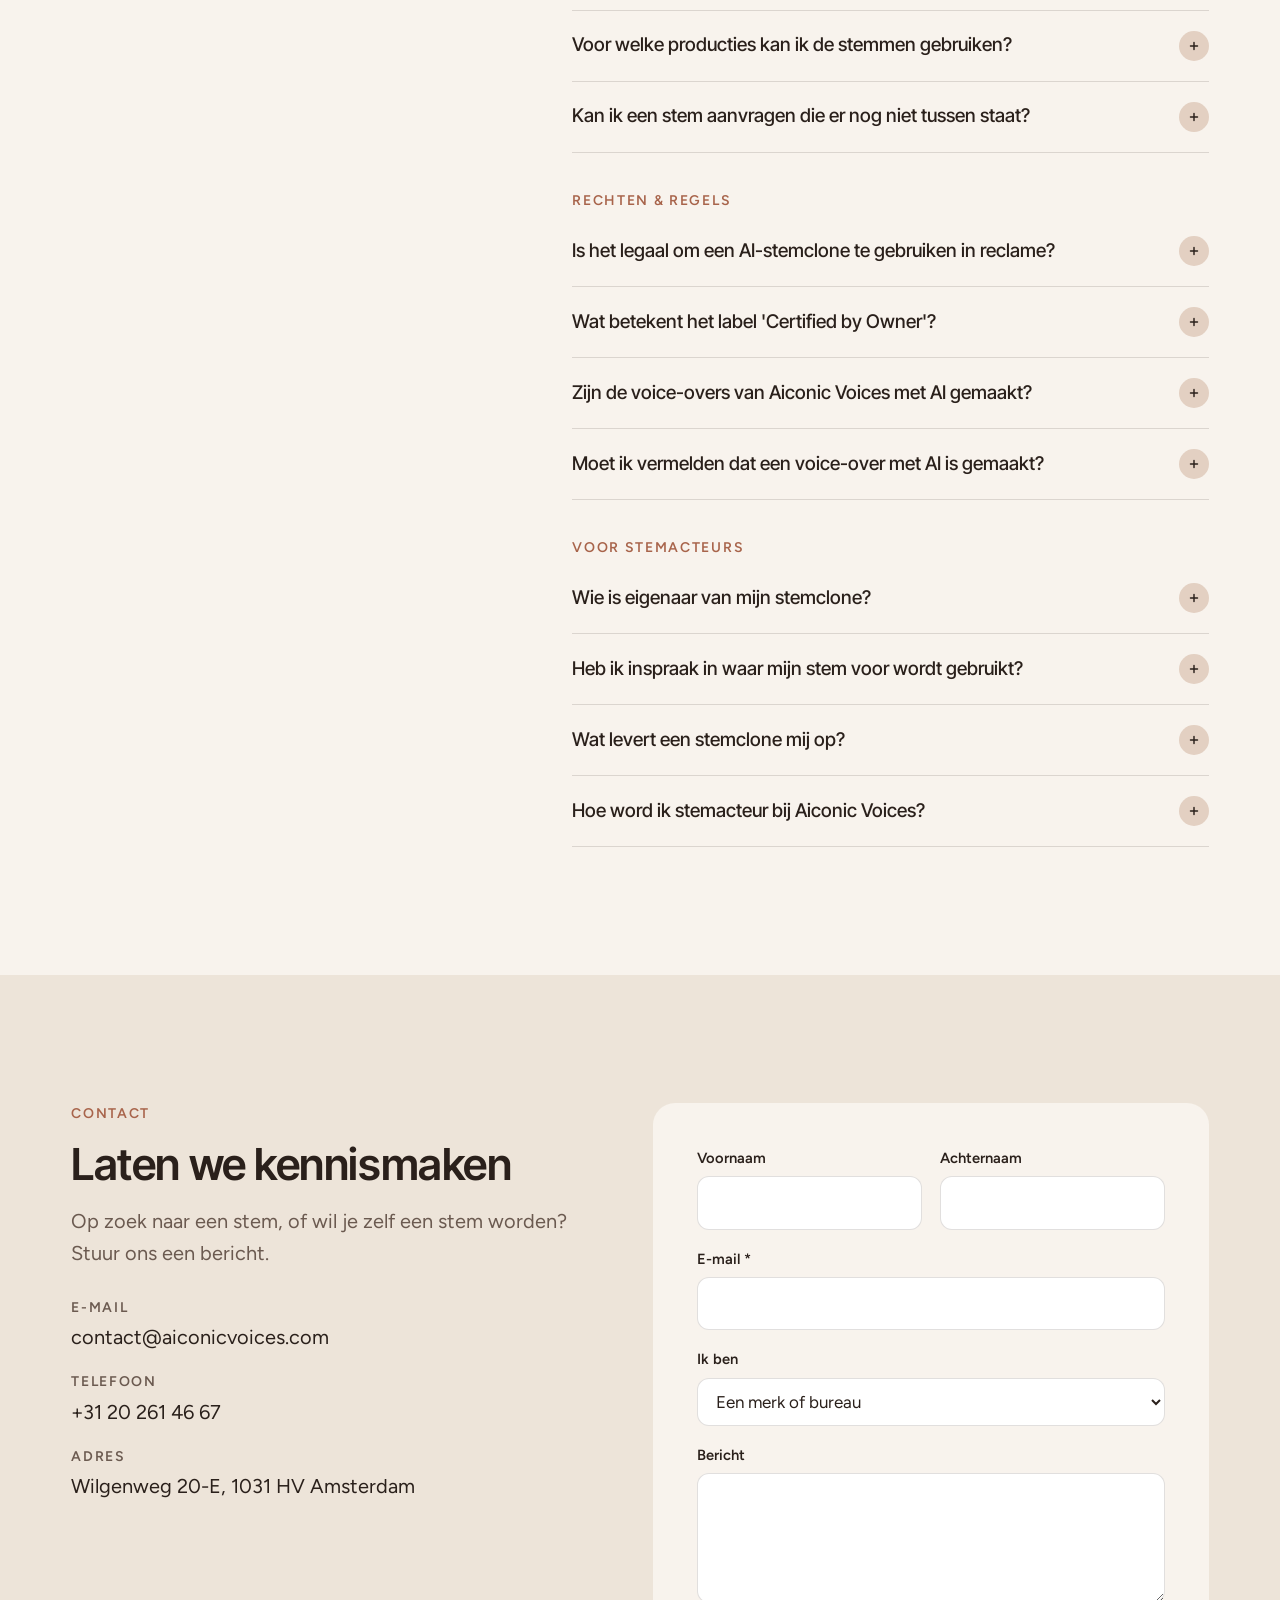
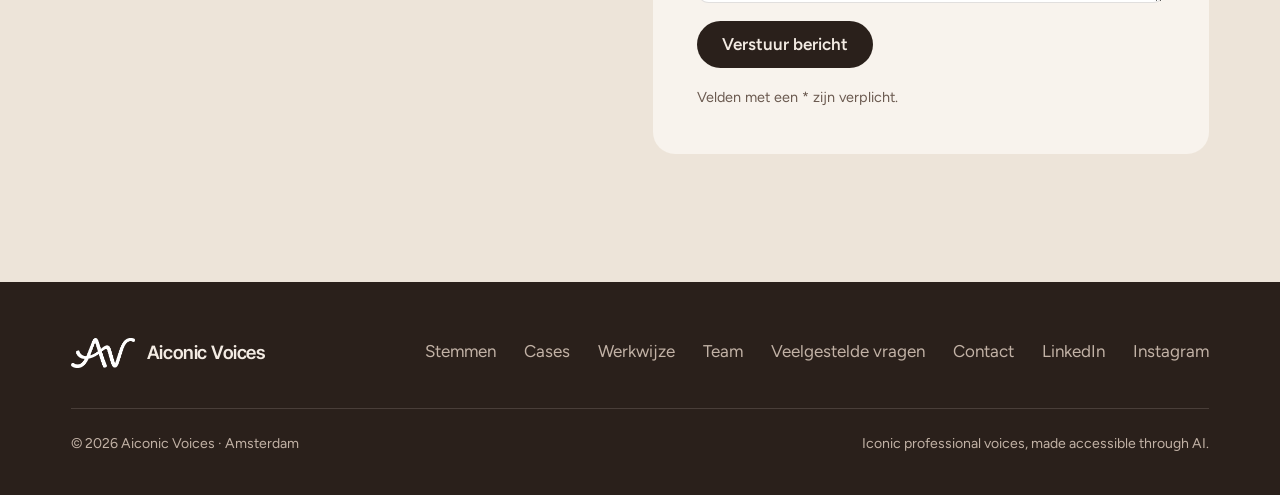
==== commit bf1f81c1: "Casespagina met Lucardi en Team Alzheimer, plus cases-blok op de homepage - cases.html: video (laadt" ====
--- a/index.html
+++ b/index.html
@@ -199,6 +199,7 @@
       </button>
       <ul class="nav-links" id="nav-links">
         <li><a href="#stemmen">Stemmen</a></li>
+        <li><a href="cases.html">Cases</a></li>
         <li><a href="#werkwijze">Werkwijze</a></li>
         <li><a href="#team">Team</a></li>
         <li><a href="#faq">Veelgestelde vragen</a></li>
@@ -380,6 +381,44 @@
           <a class="voice-cta" href="#contact">
             <strong>Nog niet gevonden wat je zoekt?</strong>
             <span>Vertel ons wat je zoekt en we vinden de juiste stem voor jouw project.</span>
+          </a>
+        </div>
+      </div>
+    </section>
+
+    <section class="section proof" id="cases" aria-labelledby="cases-title">
+      <div class="wrap">
+        <div class="section-head proof-head">
+          <div>
+            <p class="eyebrow">Cases</p>
+            <h2 id="cases-title">Gehoord in echte campagnes</h2>
+          </div>
+          <a class="btn btn-ghost" href="cases.html">Alle cases</a>
+        </div>
+        <div class="case-cards">
+          <a class="case-card" href="cases.html#lucardi">
+            <span class="case-card-media">
+              <img src="https://i.ytimg.com/vi/2S3ieRgbjfk/hqdefault.jpg" alt="" loading="lazy" width="480" height="360">
+              <span class="video-play" aria-hidden="true"><svg viewBox="0 0 24 24" fill="currentColor" aria-hidden="true"><path d="M8 5.5v13l11-6.5z"/></svg></span>
+            </span>
+            <span class="case-card-body">
+              <span class="case-card-voice"><img src="assets/img/voices/martine.jpg" alt="" width="44" height="44">Stem: Martine</span>
+              <strong>Lucardi</strong>
+              <span class="case-card-title">Pay-off ingesproken door Martine, losse assets met haar stemclone</span>
+              <span class="case-card-link">Bekijk de case</span>
+            </span>
+          </a>
+          <a class="case-card" href="cases.html#alzheimer">
+            <span class="case-card-media">
+              <img src="https://i.ytimg.com/vi/89syvVfxDOo/hqdefault.jpg" alt="" loading="lazy" width="480" height="360">
+              <span class="video-play" aria-hidden="true"><svg viewBox="0 0 24 24" fill="currentColor" aria-hidden="true"><path d="M8 5.5v13l11-6.5z"/></svg></span>
+            </span>
+            <span class="case-card-body">
+              <span class="case-card-voice"><img src="assets/img/voices/hans.jpg" alt="" width="44" height="44">Stem: Hans</span>
+              <strong>Team Alzheimer</strong>
+              <span class="case-card-title">Binnen één dag de eindversie van de voice-over</span>
+              <span class="case-card-link">Bekijk de case</span>
+            </span>
           </a>
         </div>
       </div>
@@ -650,6 +689,7 @@
         <a class="brand" href="#top"><img src="assets/img/logo-av.png" alt="" width="63" height="30"><span>Aiconic Voices</span></a>
         <ul class="footer-links">
           <li><a href="#stemmen">Stemmen</a></li>
+          <li><a href="cases.html">Cases</a></li>
           <li><a href="#werkwijze">Werkwijze</a></li>
           <li><a href="#team">Team</a></li>
           <li><a href="#faq">Veelgestelde vragen</a></li>
--- a/assets/css/style.css
+++ b/assets/css/style.css
@@ -199,6 +199,107 @@
 .voice-cta span { color: var(--on-dark-muted); font-size: .9rem; }
 .voices-foot { margin-top: 40px; display: flex; flex-wrap: wrap; align-items: center; justify-content: space-between; gap: 16px; color: var(--on-dark-muted); }
 .voices-foot p { max-width: 36em; }
+
+/* Cases: teaser op de homepage */
+.proof-head { display: flex; flex-wrap: wrap; align-items: end; justify-content: space-between; gap: 20px; max-width: none; }
+.proof-head > div { display: grid; gap: 16px; }
+.case-cards { display: grid; grid-template-columns: repeat(2, minmax(0, 1fr)); gap: 22px; }
+.case-card {
+  display: grid; grid-template-rows: auto 1fr;
+  background: var(--linen); border-radius: var(--radius); overflow: hidden;
+  text-decoration: none; color: var(--espresso);
+  transition: transform .3s ease, box-shadow .3s ease;
+}
+.case-card:hover { transform: translateY(-3px); box-shadow: 0 18px 40px -24px rgba(42, 32, 27, .45); }
+.case-card-media { position: relative; aspect-ratio: 16 / 9; overflow: hidden; background: var(--espresso); }
+.case-card-media img { width: 100%; height: 100%; object-fit: cover; transition: transform .6s ease; }
+.case-card:hover .case-card-media img { transform: scale(1.03); }
+.case-card-body { display: grid; gap: 6px; padding: 22px 26px 26px; align-content: start; }
+.case-card-voice { display: inline-flex; align-items: center; gap: 10px; color: var(--muted); font-size: .9rem; margin-bottom: 6px; }
+.case-card-voice img { width: 34px; height: 34px; border-radius: 50%; object-fit: cover; filter: grayscale(1); }
+.case-card strong { font-family: var(--font-display); font-weight: 600; font-size: var(--step-2); line-height: 1.1; }
+.case-card-title { color: var(--muted); }
+.case-card-link { margin-top: 10px; font-weight: 600; color: var(--clay); }
+.case-card-link::after { content: " \2192"; transition: margin-left .2s ease; }
+.case-card:hover .case-card-link::after { margin-left: 4px; }
+@media (max-width: 760px) { .case-cards { grid-template-columns: 1fr; } }
+
+/* Gedeeld: videoknop */
+.video-play {
+  position: absolute; left: 50%; top: 50%; transform: translate(-50%, -50%);
+  width: 68px; height: 68px; border-radius: 50%;
+  display: grid; place-items: center;
+  background: rgba(248, 243, 237, .92); color: var(--espresso);
+  box-shadow: 0 10px 30px -10px rgba(0, 0, 0, .5);
+  transition: transform .25s ease;
+}
+.video-play svg { width: 24px; height: 24px; margin-left: 3px; }
+
+/* Casespagina */
+.nav-links a[aria-current="page"] { color: var(--espresso); }
+.cases-hero { padding-block: clamp(56px, 8vw, 104px) clamp(24px, 4vw, 48px); }
+.cases-hero .wrap { display: grid; gap: 20px; }
+.cases-hero h1 { font-size: var(--step-4); max-width: 13ch; }
+.case { padding-block: clamp(48px, 7vw, 96px); }
+.case + .case .wrap { border-top: 1px solid var(--line); padding-top: clamp(48px, 7vw, 96px); }
+.case-head { display: grid; gap: 12px; max-width: 46rem; margin-bottom: clamp(24px, 3vw, 36px); }
+.case-head h2 { font-size: var(--step-3); }
+.case-video { position: relative; aspect-ratio: 16 / 9; border-radius: var(--radius); overflow: hidden; background: var(--espresso); }
+.case-video button { all: unset; position: absolute; inset: 0; cursor: pointer; }
+.case-video button img { width: 100%; height: 100%; object-fit: cover; transition: transform .8s ease, filter .4s ease; }
+.case-video button:hover img { transform: scale(1.02); filter: brightness(.92); }
+.case-video button:hover .video-play { transform: translate(-50%, -50%) scale(1.08); }
+.case-video button:focus-visible { outline: 3px solid var(--clay); outline-offset: -3px; border-radius: var(--radius); }
+.case-video .video-play { width: 88px; height: 88px; }
+.case-video .video-play svg { width: 30px; height: 30px; }
+.case-video iframe { position: absolute; inset: 0; width: 100%; height: 100%; border: 0; }
+.case-body { display: grid; grid-template-columns: 240px minmax(0, 1fr) 240px; gap: clamp(28px, 4vw, 56px); margin-top: clamp(28px, 4vw, 44px); align-items: start; }
+.case-voice { margin: 0; display: grid; gap: 14px; }
+.case-voice img { width: 100%; aspect-ratio: 4 / 5; object-fit: cover; border-radius: var(--radius-sm); filter: grayscale(1); }
+.case-voice figcaption { display: grid; gap: 2px; }
+.case-voice small { font-size: var(--step--1); letter-spacing: .12em; text-transform: uppercase; color: var(--muted); font-weight: 600; }
+.case-voice strong { font-family: var(--font-display); font-weight: 600; font-size: var(--step-2); line-height: 1.1; }
+.case-voice-play { display: flex; align-items: center; gap: 12px; margin-top: 12px; }
+.case-voice .play { background: var(--espresso); color: var(--on-dark); }
+.case-voice .play:hover { background: #3d2f28; }
+.case-voice-hint { display: grid; font-size: .92rem; color: var(--muted); }
+.case-voice-hint .voice-status { font-size: .8rem; color: var(--clay); min-height: 1.2em; }
+.case-text { font-size: var(--step-1); line-height: 1.6; max-width: 36em; }
+.case-facts { margin: 0; display: grid; }
+.case-facts div { padding: 14px 0; border-top: 1px solid var(--line); display: grid; gap: 2px; }
+.case-facts div:last-child { border-bottom: 1px solid var(--line); }
+.case-facts dt { font-size: var(--step--1); letter-spacing: .12em; text-transform: uppercase; color: var(--muted); font-weight: 600; }
+.case-facts dd { margin: 0; font-family: var(--font-display); font-weight: 600; font-size: 1.1rem; }
+@media (max-width: 1000px) {
+  .case-body { grid-template-columns: 200px minmax(0, 1fr); }
+  .case-facts { grid-column: 1 / -1; grid-template-columns: repeat(3, minmax(0, 1fr)); gap: 0 20px; }
+  .case-facts div:last-child { border-bottom: 0; }
+}
+@media (max-width: 620px) {
+  .case-body { grid-template-columns: 1fr; }
+  .case-voice { grid-template-columns: 112px 1fr; align-items: end; }
+  .case-facts { grid-template-columns: 1fr; }
+  .case-facts div:last-child { border-bottom: 1px solid var(--line); }
+  .case-video .video-play { width: 64px; height: 64px; }
+}
+.cases-cta { background: var(--espresso); color: var(--on-dark); padding-block: clamp(64px, 9vw, 112px); }
+.cases-cta .wrap { display: grid; gap: 18px; }
+.cases-cta h2 { font-size: var(--step-3); }
+.cases-cta p { color: var(--on-dark-muted); max-width: 36em; font-size: var(--step-1); }
+.cases-cta-actions { display: flex; flex-wrap: wrap; gap: 12px; margin-top: 8px; }
+.btn-outline-light { border-color: rgba(243, 235, 227, .5); color: var(--on-dark); }
+.btn-outline-light:hover { background: var(--on-dark); color: var(--espresso); }
+
+/* Scrollen: video en tekst landen zacht in beeld (alleen waar de browser dit ondersteunt) */
+@supports (animation-timeline: view()) {
+  @media (prefers-reduced-motion: no-preference) {
+    .case-video { animation: case-settle linear both; animation-timeline: view(); animation-range: entry 0% cover 35%; }
+    .case-body > * { animation: case-rise linear both; animation-timeline: view(); animation-range: entry 0% cover 25%; }
+    .case-card { animation: case-rise linear both; animation-timeline: view(); animation-range: entry 0% cover 25%; }
+    @keyframes case-settle { from { transform: scale(.92); opacity: .5; } to { transform: none; opacity: 1; } }
+    @keyframes case-rise { from { transform: translateY(28px); opacity: 0; } to { transform: none; opacity: 1; } }
+  }
+}
 
 /* Snijvlak: twee overlappende cirkels, de overlap kleurt vanzelf dieper */
 .venn {
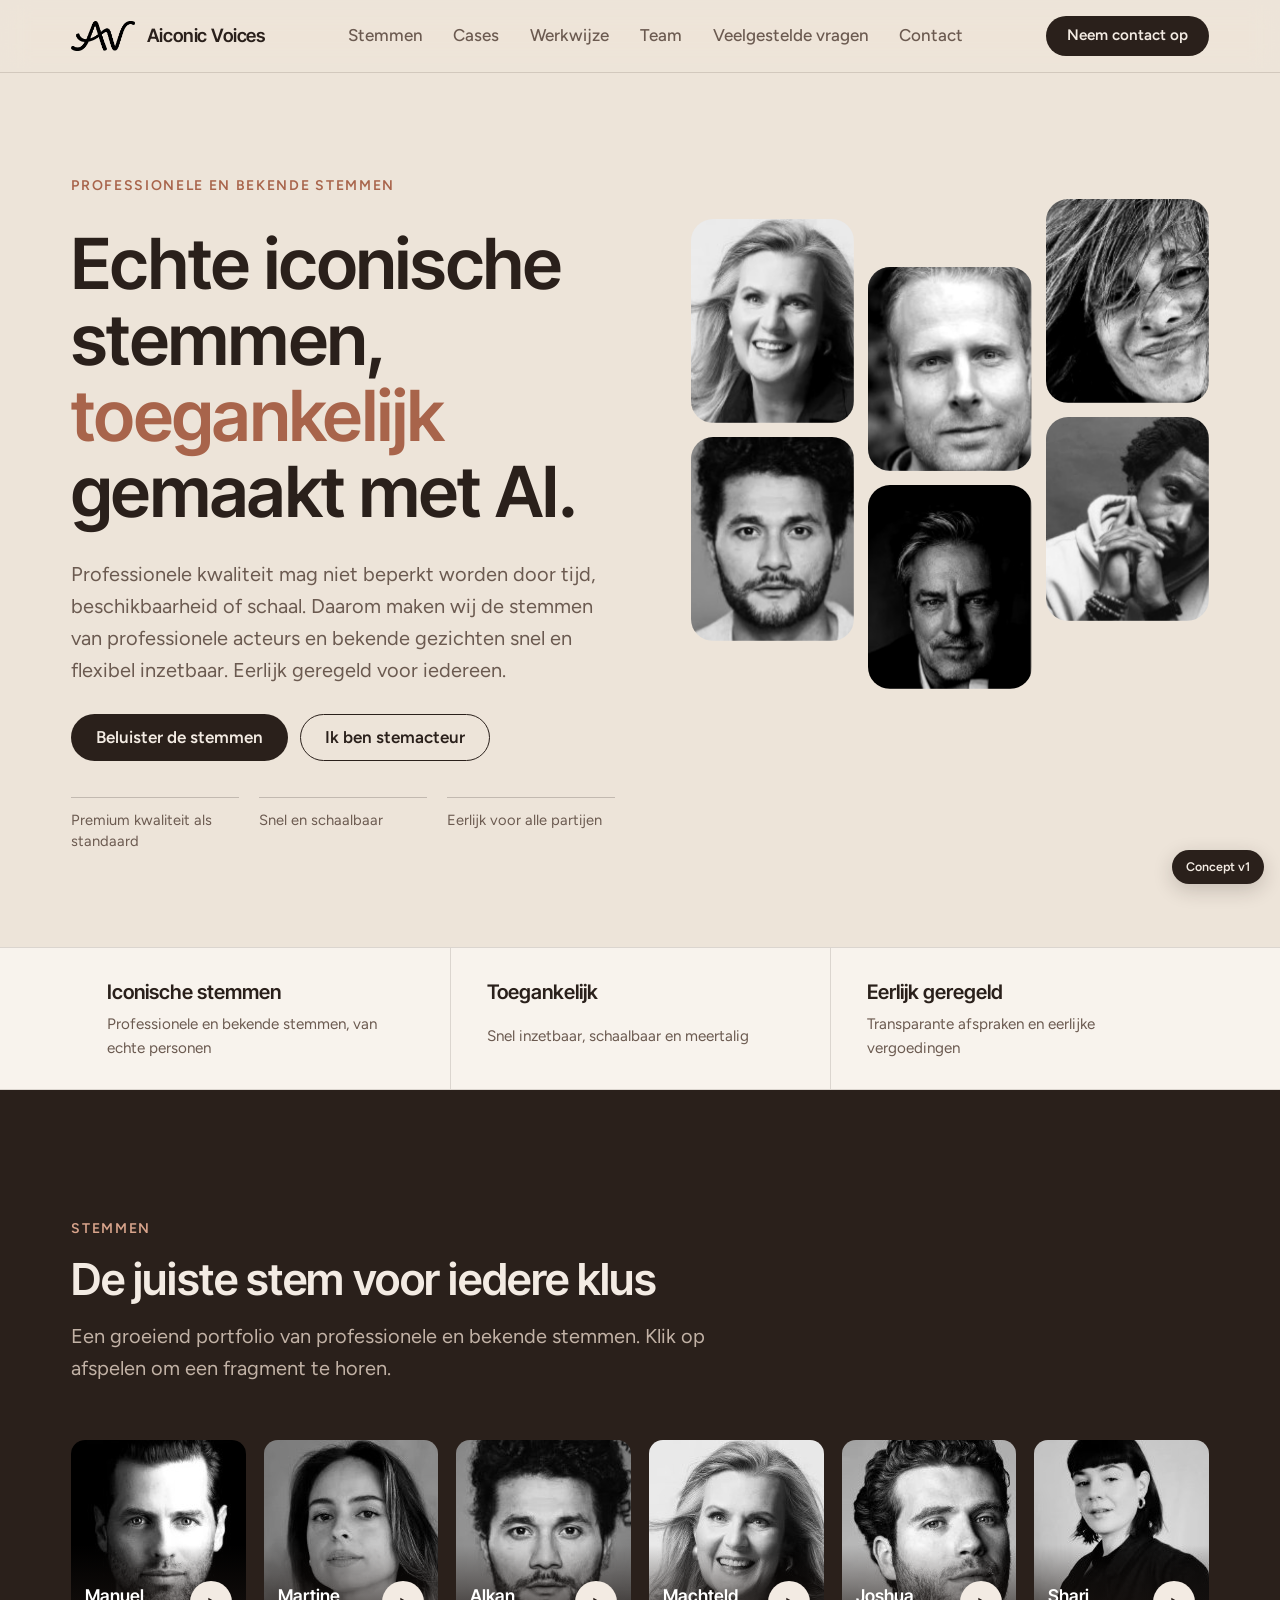
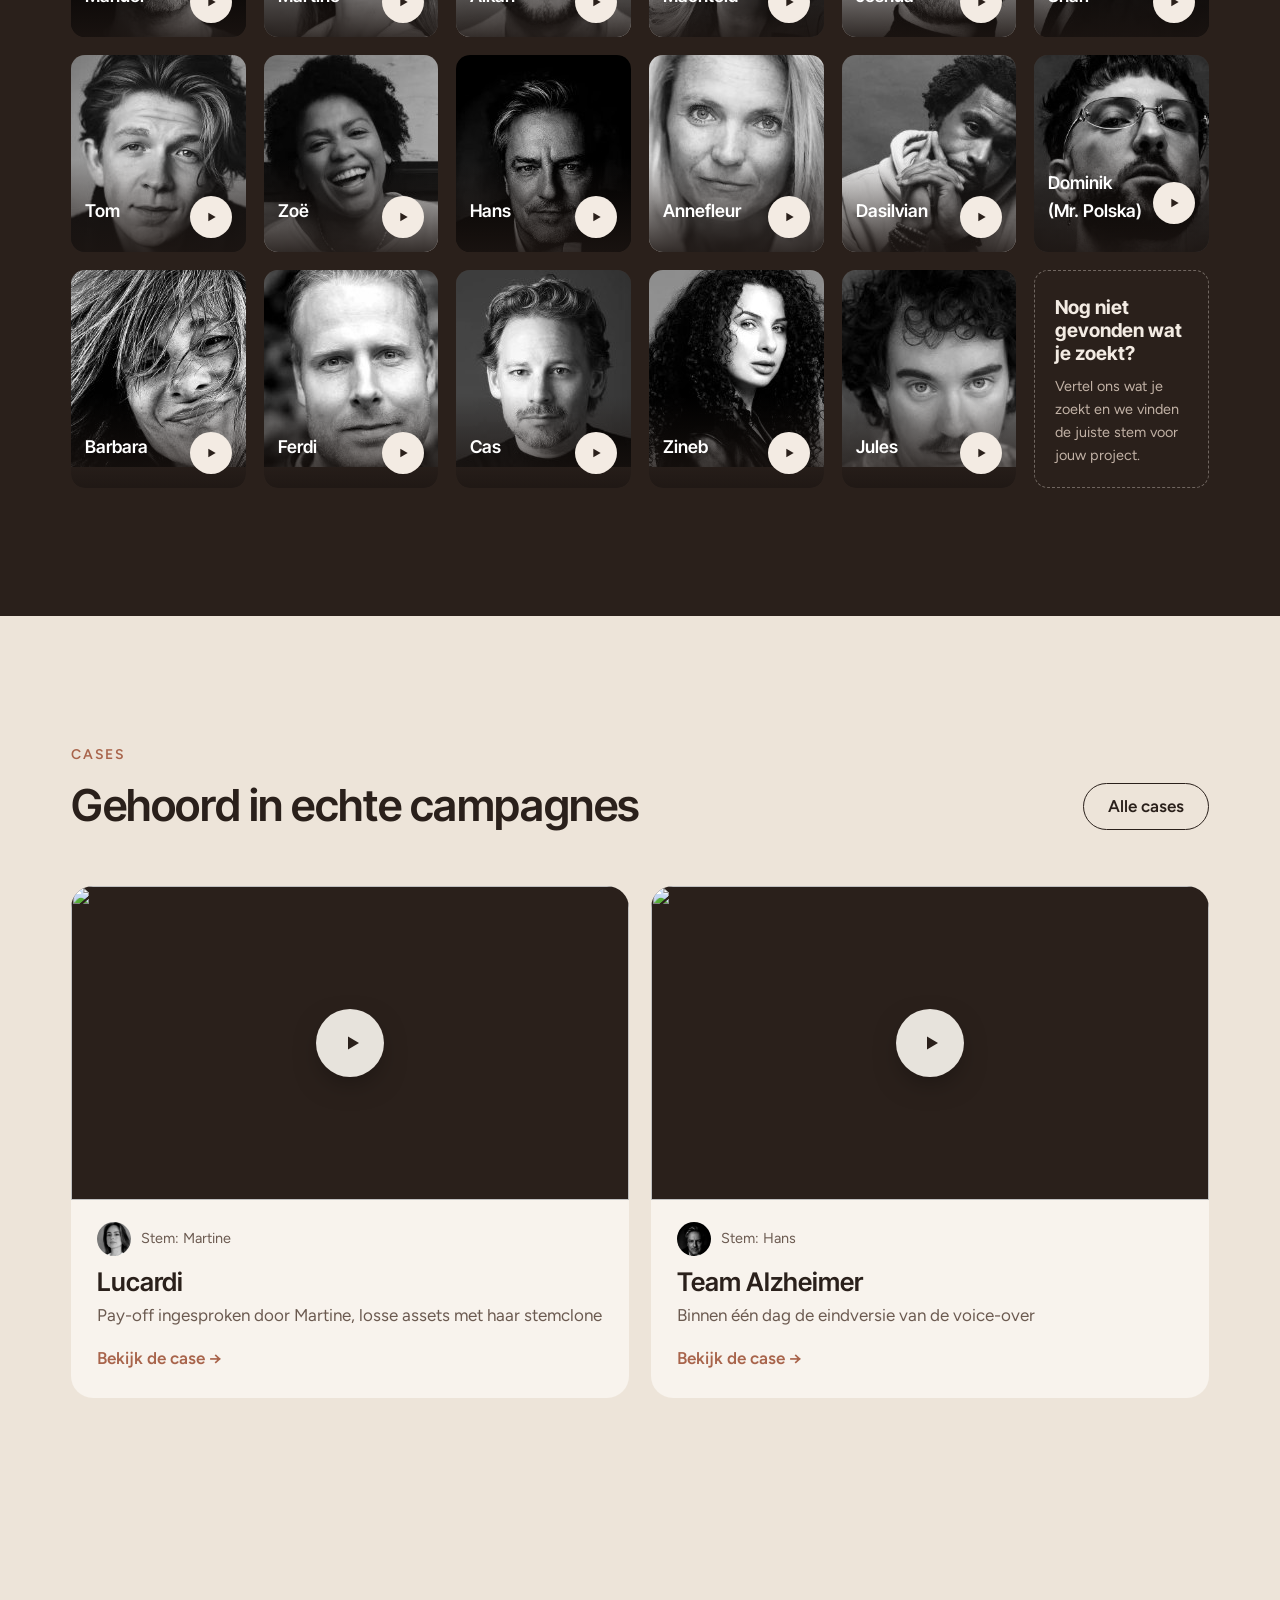
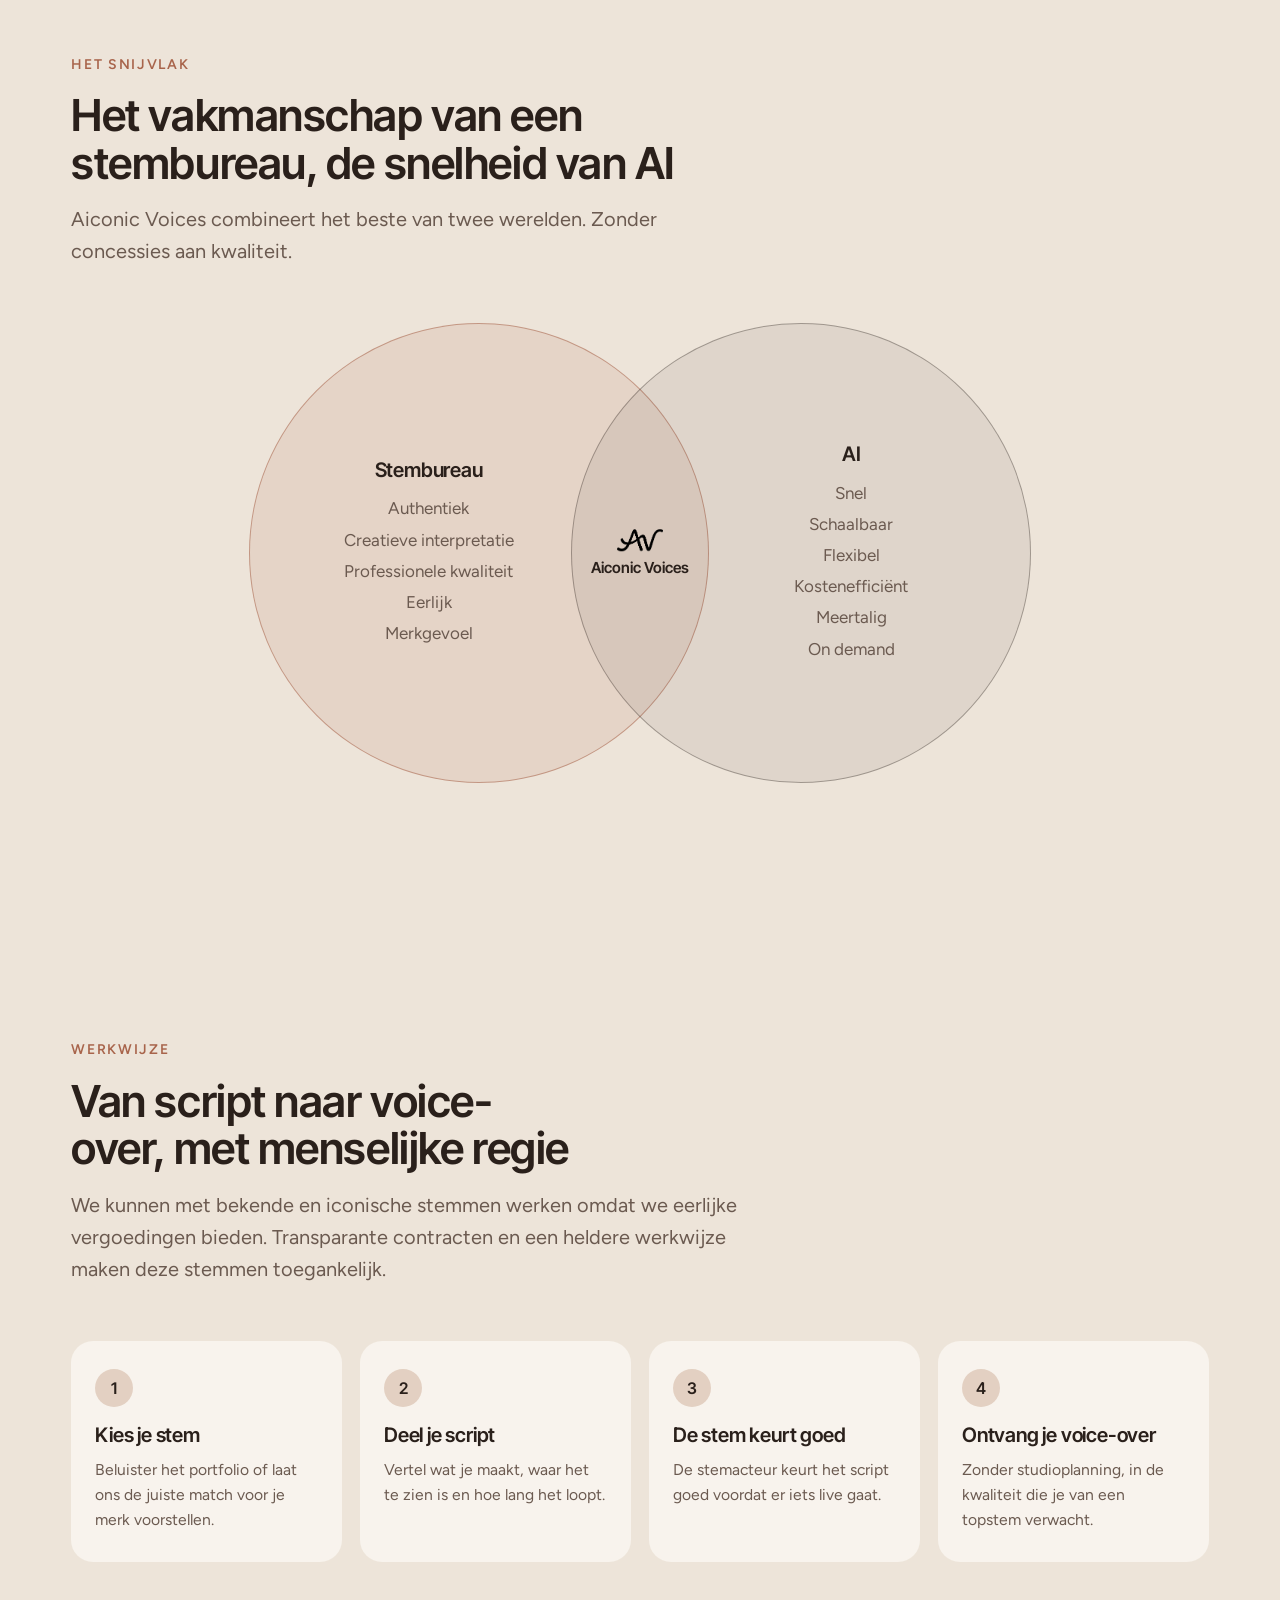
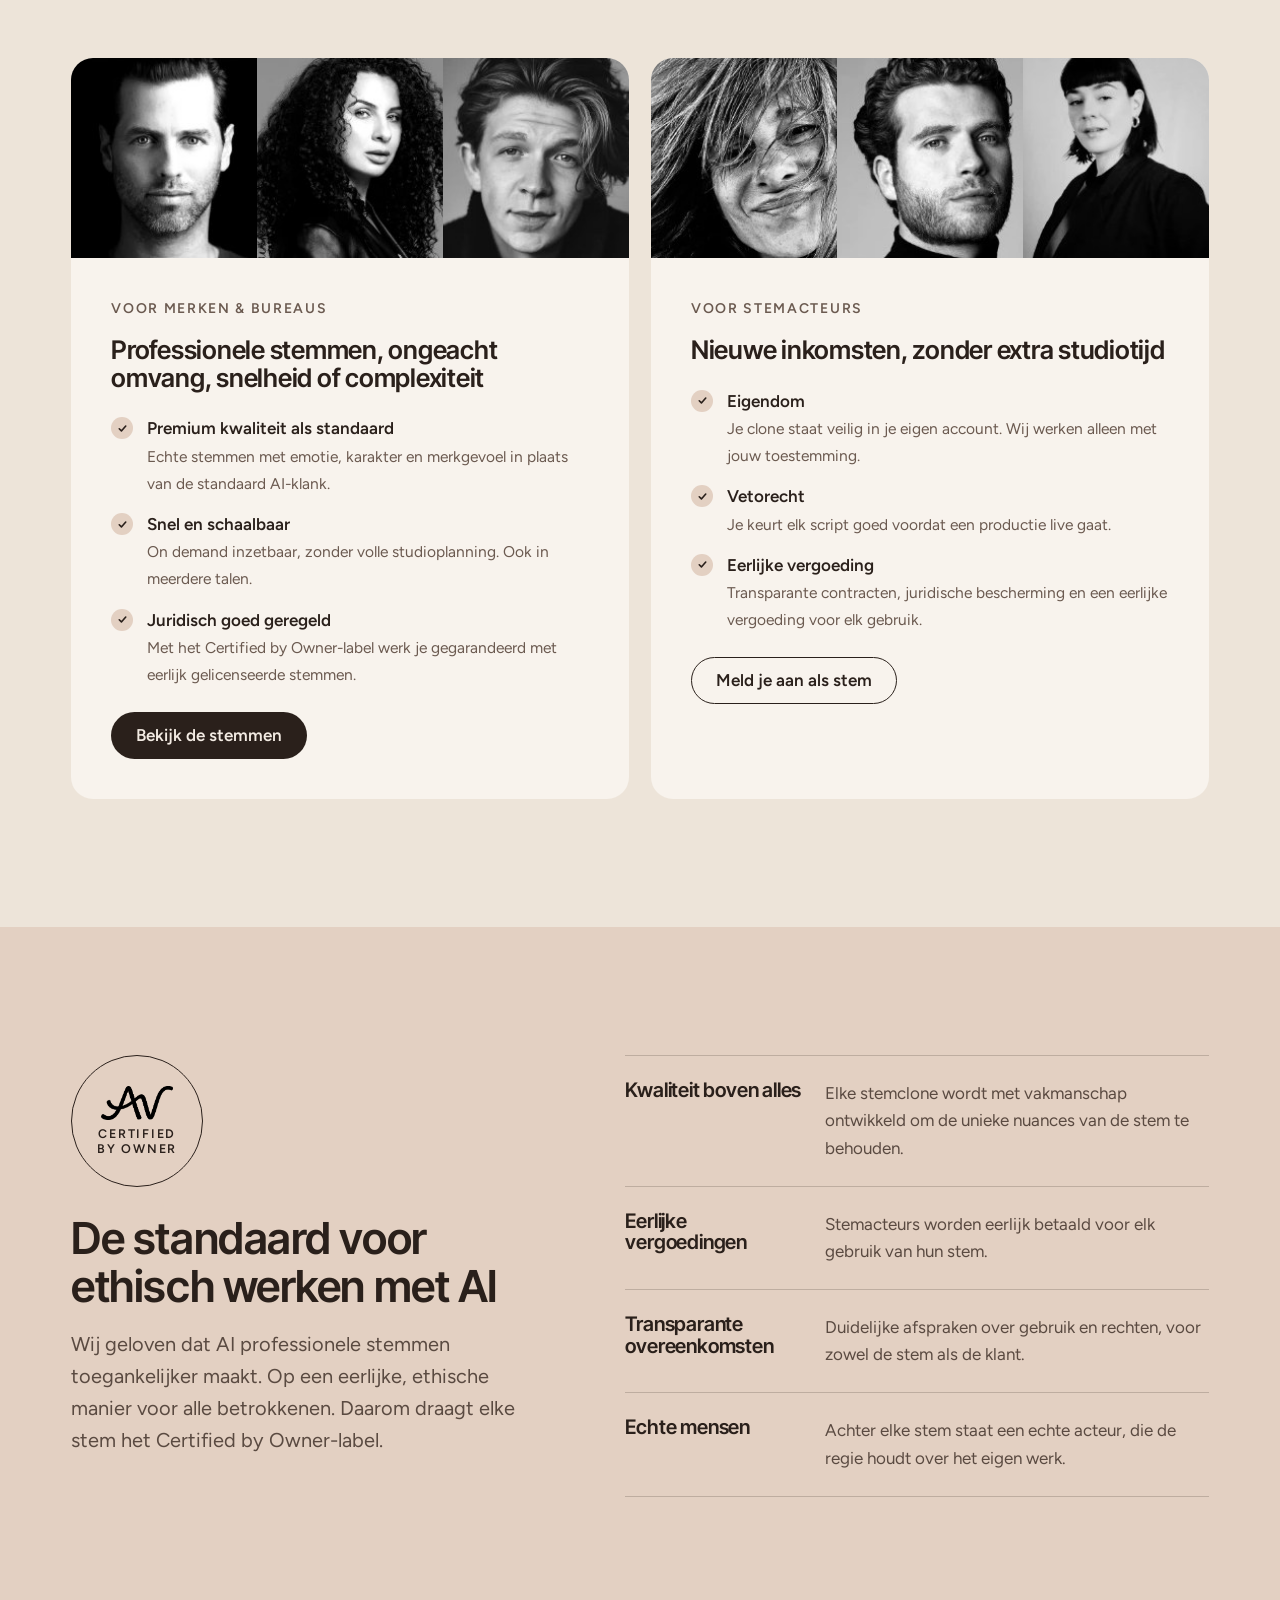
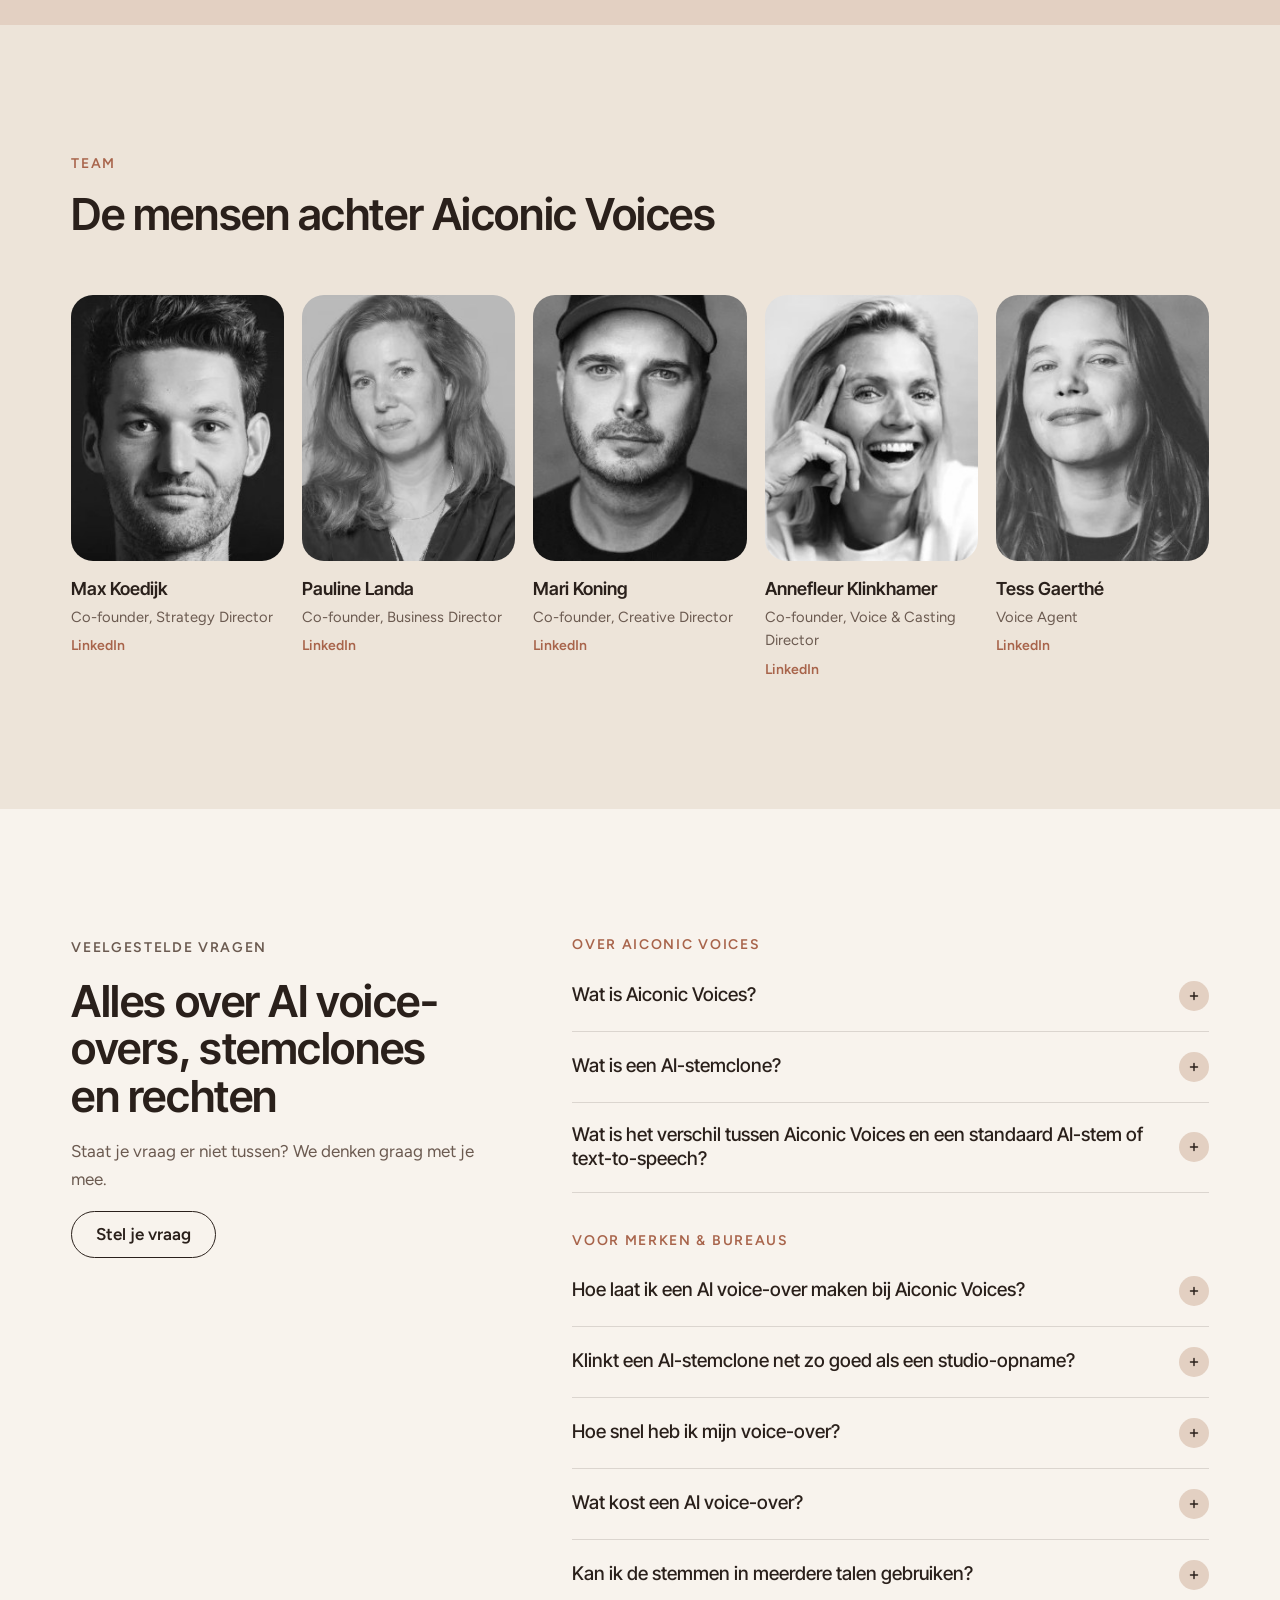
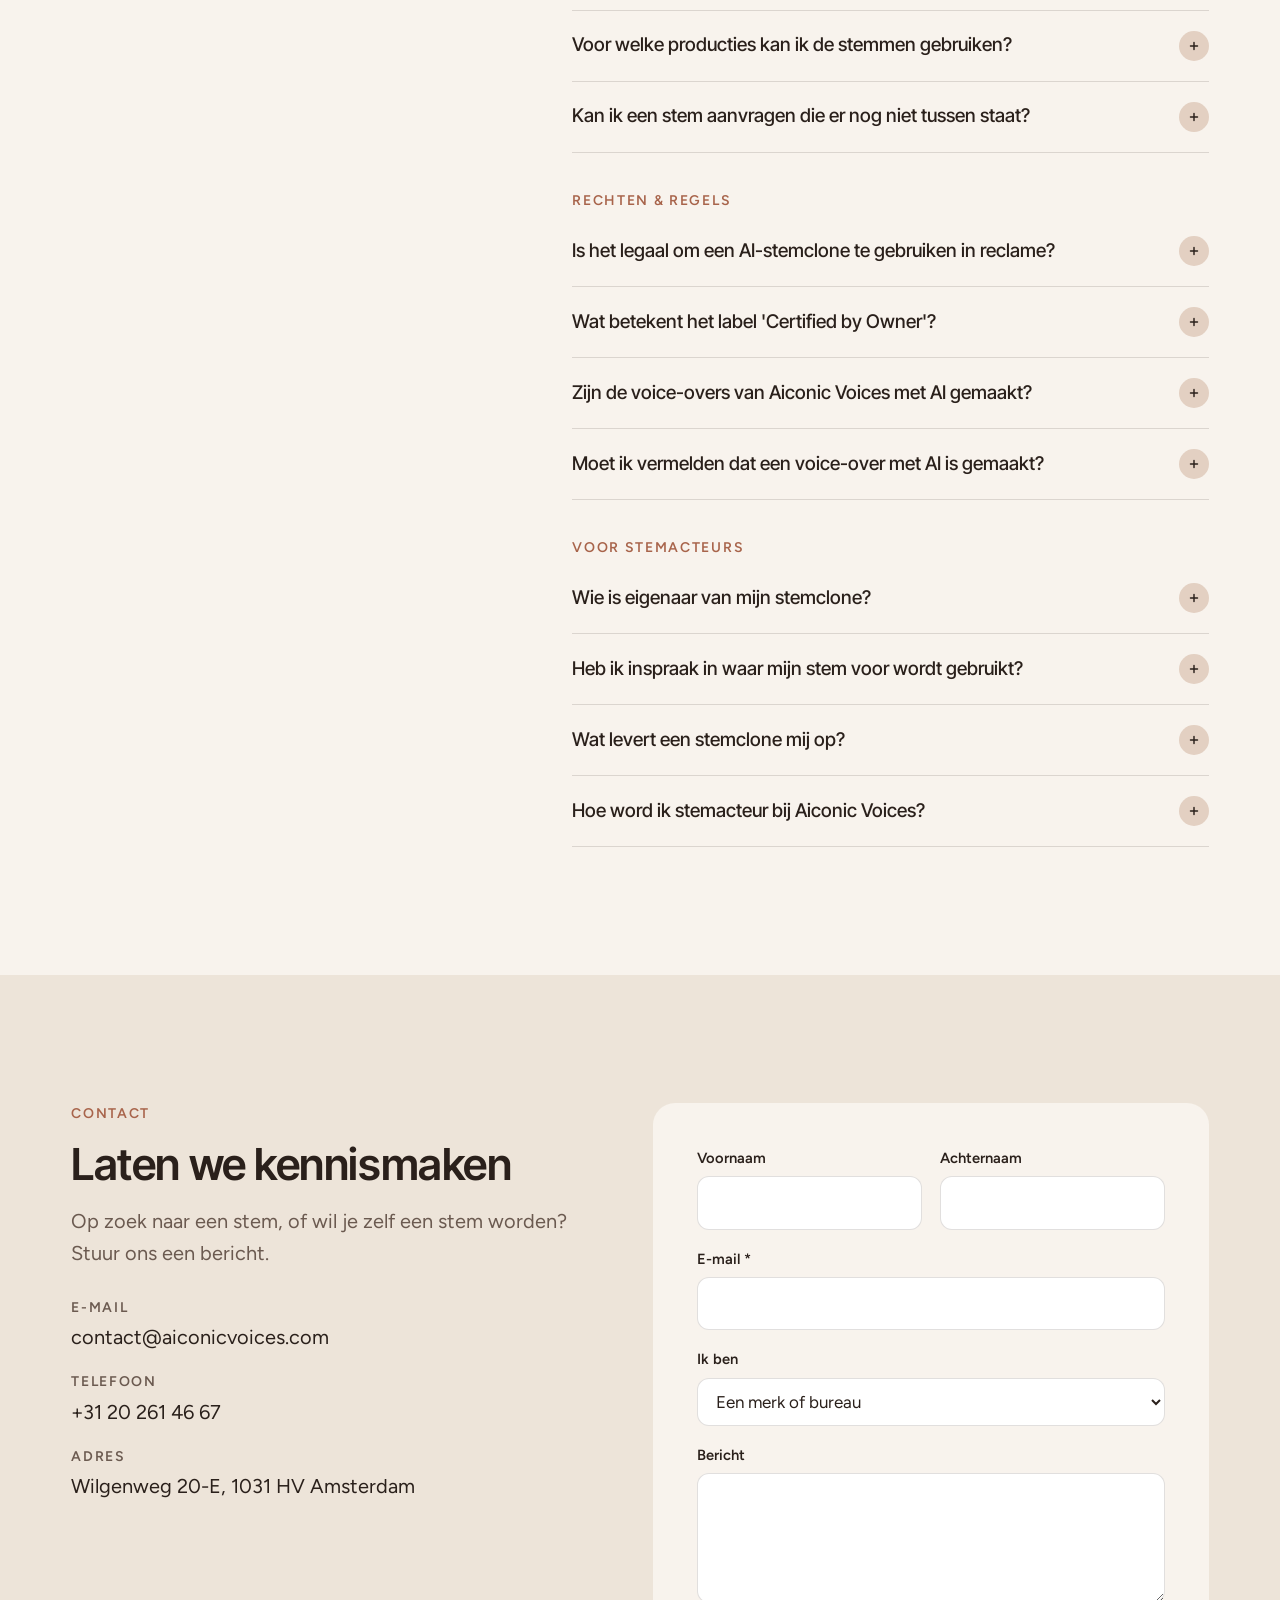
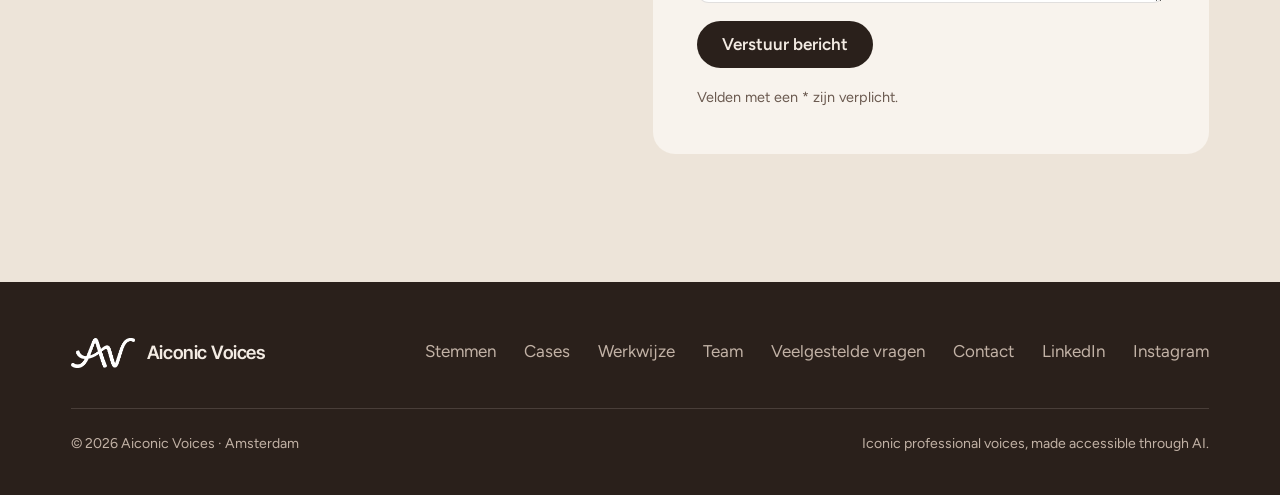
==== commit 90ddc110: "Hero-titel: 'Echte iconische stemmen, toegankelijk gemaakt met AI.' Ook het e-mailsjabloon voor de n" ====
--- a/index.html
+++ b/index.html
@@ -7,7 +7,7 @@
   <meta name="description" content="Iconische professionele stemmen, toegankelijk gemaakt met AI. Professionele en bekende stemmen, snel, schaalbaar en meertalig inzetbaar. Eerlijk en juridisch goed geregeld voor alle partijen.">
   <link rel="canonical" href="https://www.aiconicvoices.com/">
   <meta property="og:type" content="website">
-  <meta property="og:title" content="Aiconic Voices: iconische stemmen, toegankelijk gemaakt met AI">
+  <meta property="og:title" content="Aiconic Voices: echte iconische stemmen, toegankelijk gemaakt met AI">
   <meta property="og:description" content="Professionele en bekende stemmen voor iedere merkuitdaging. Snel, schaalbaar en meertalig, met eerlijke vergoedingen en transparante afspraken.">
   <meta property="og:url" content="https://www.aiconicvoices.com/">
   <meta property="og:locale" content="nl_NL">
@@ -214,7 +214,7 @@
       <div class="wrap hero-grid">
         <div class="hero-copy">
           <p class="eyebrow">Professionele en bekende stemmen</p>
-          <h1>Iconische stemmen, <em>toegankelijk</em> gemaakt met AI.</h1>
+          <h1>Echte iconische stemmen, <em>toegankelijk</em> gemaakt met AI.</h1>
           <p class="lead">Professionele kwaliteit mag niet beperkt worden door tijd, beschikbaarheid of schaal. Daarom maken wij de stemmen van professionele acteurs en bekende gezichten snel en flexibel inzetbaar. Eerlijk geregeld voor iedereen.</p>
           <div class="hero-actions">
             <a class="btn btn-primary" href="#stemmen">Beluister de stemmen</a>
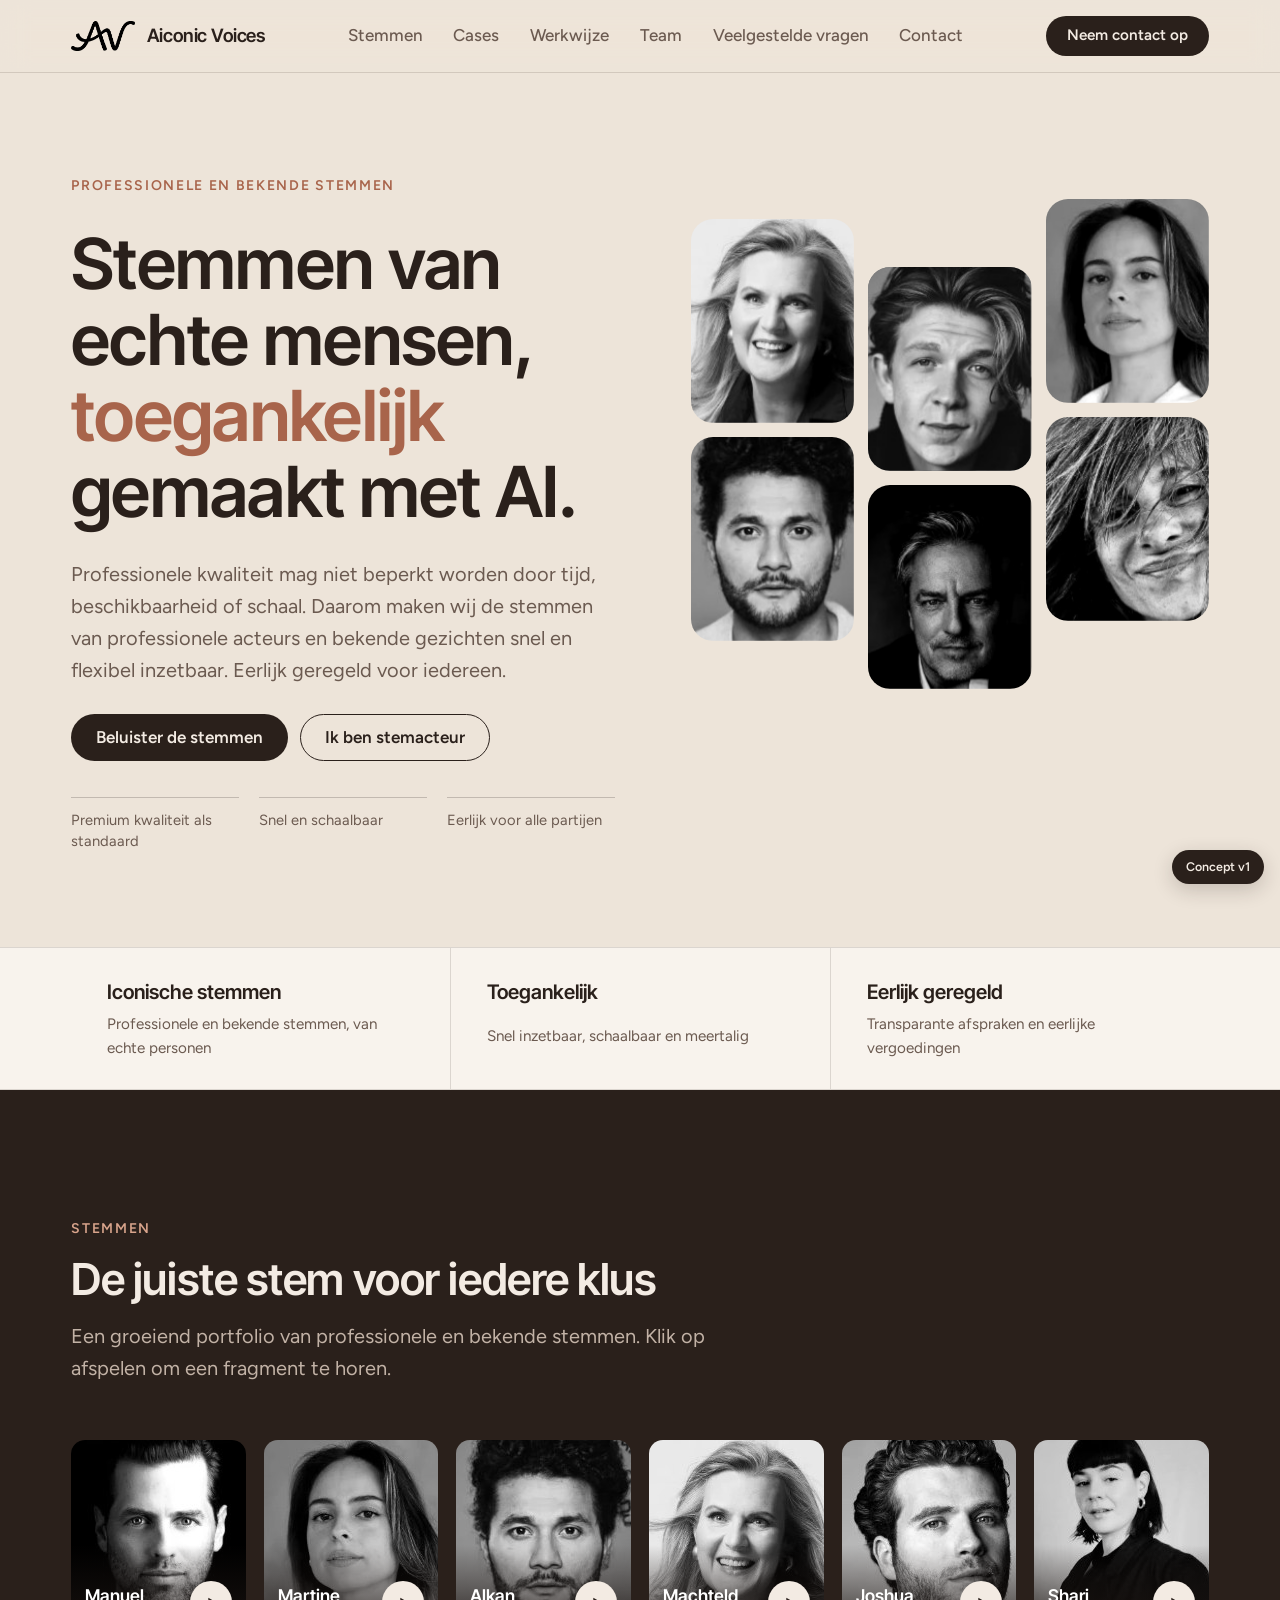
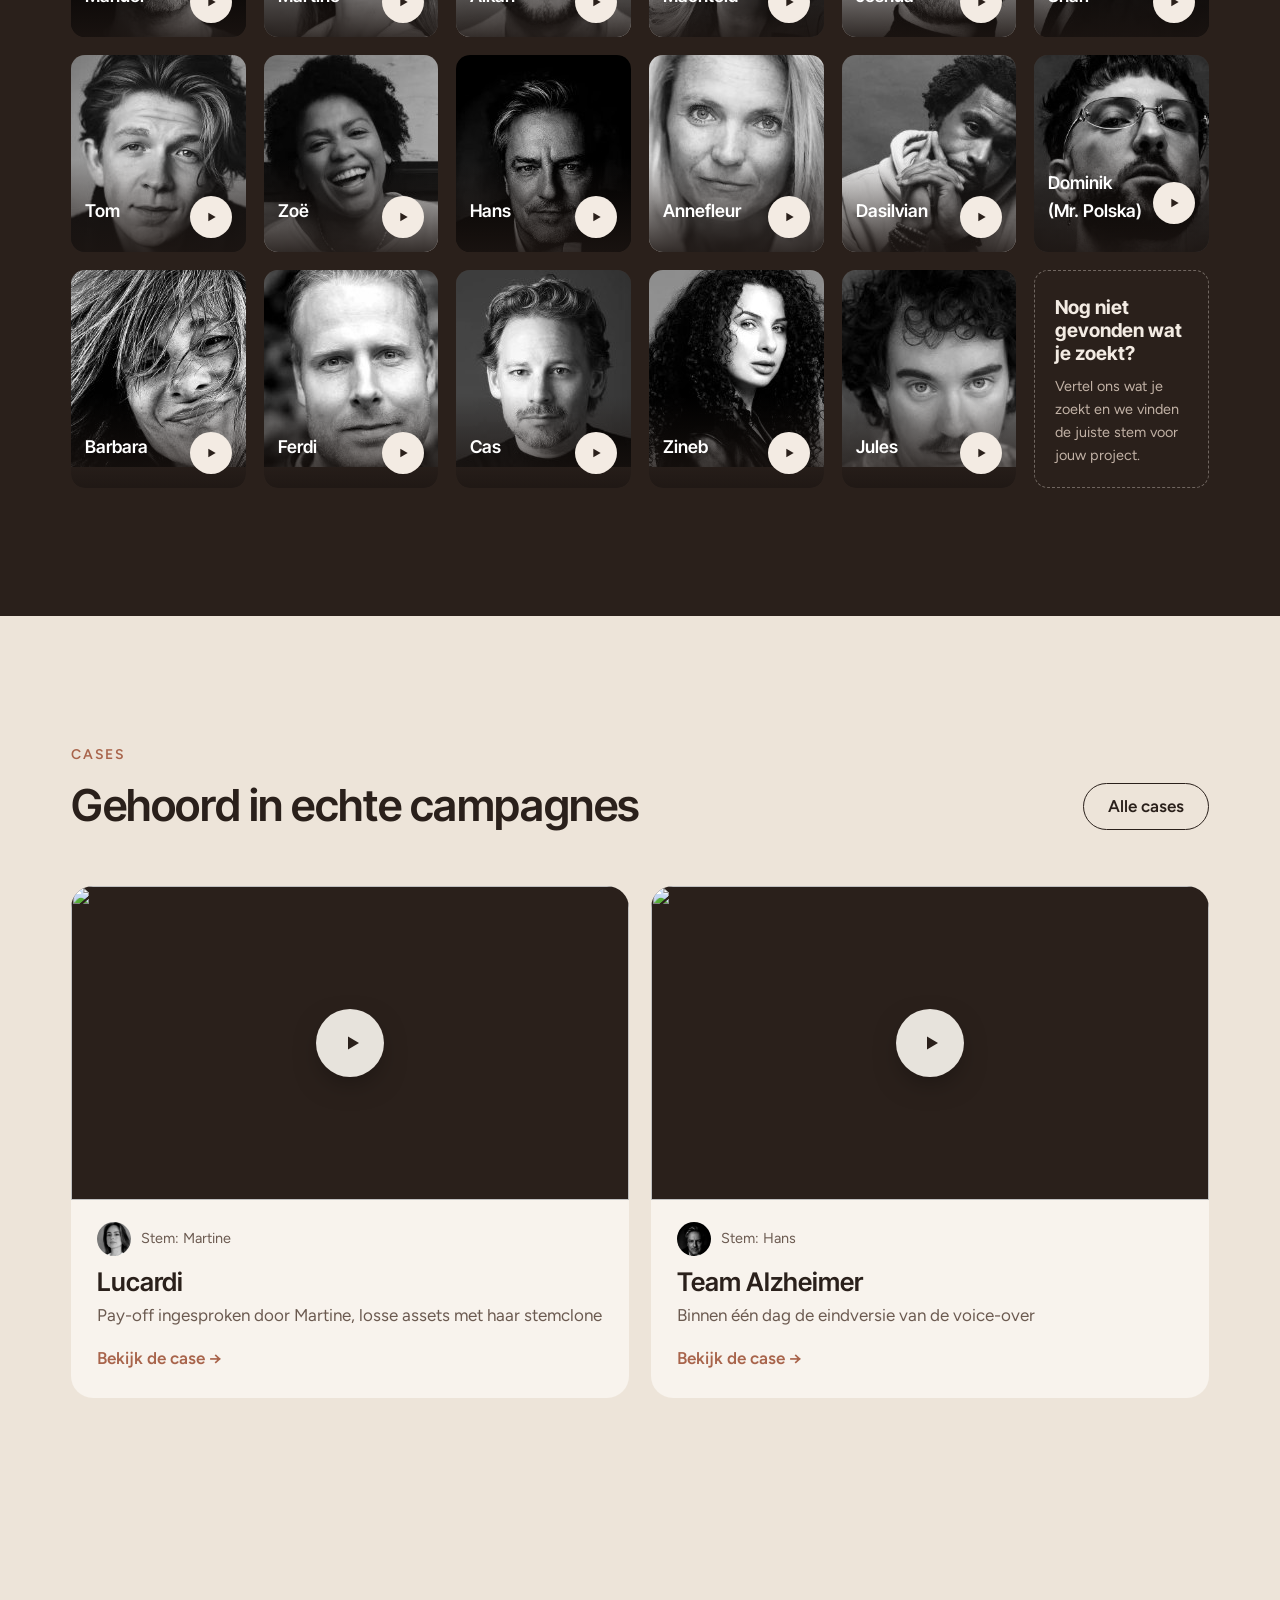
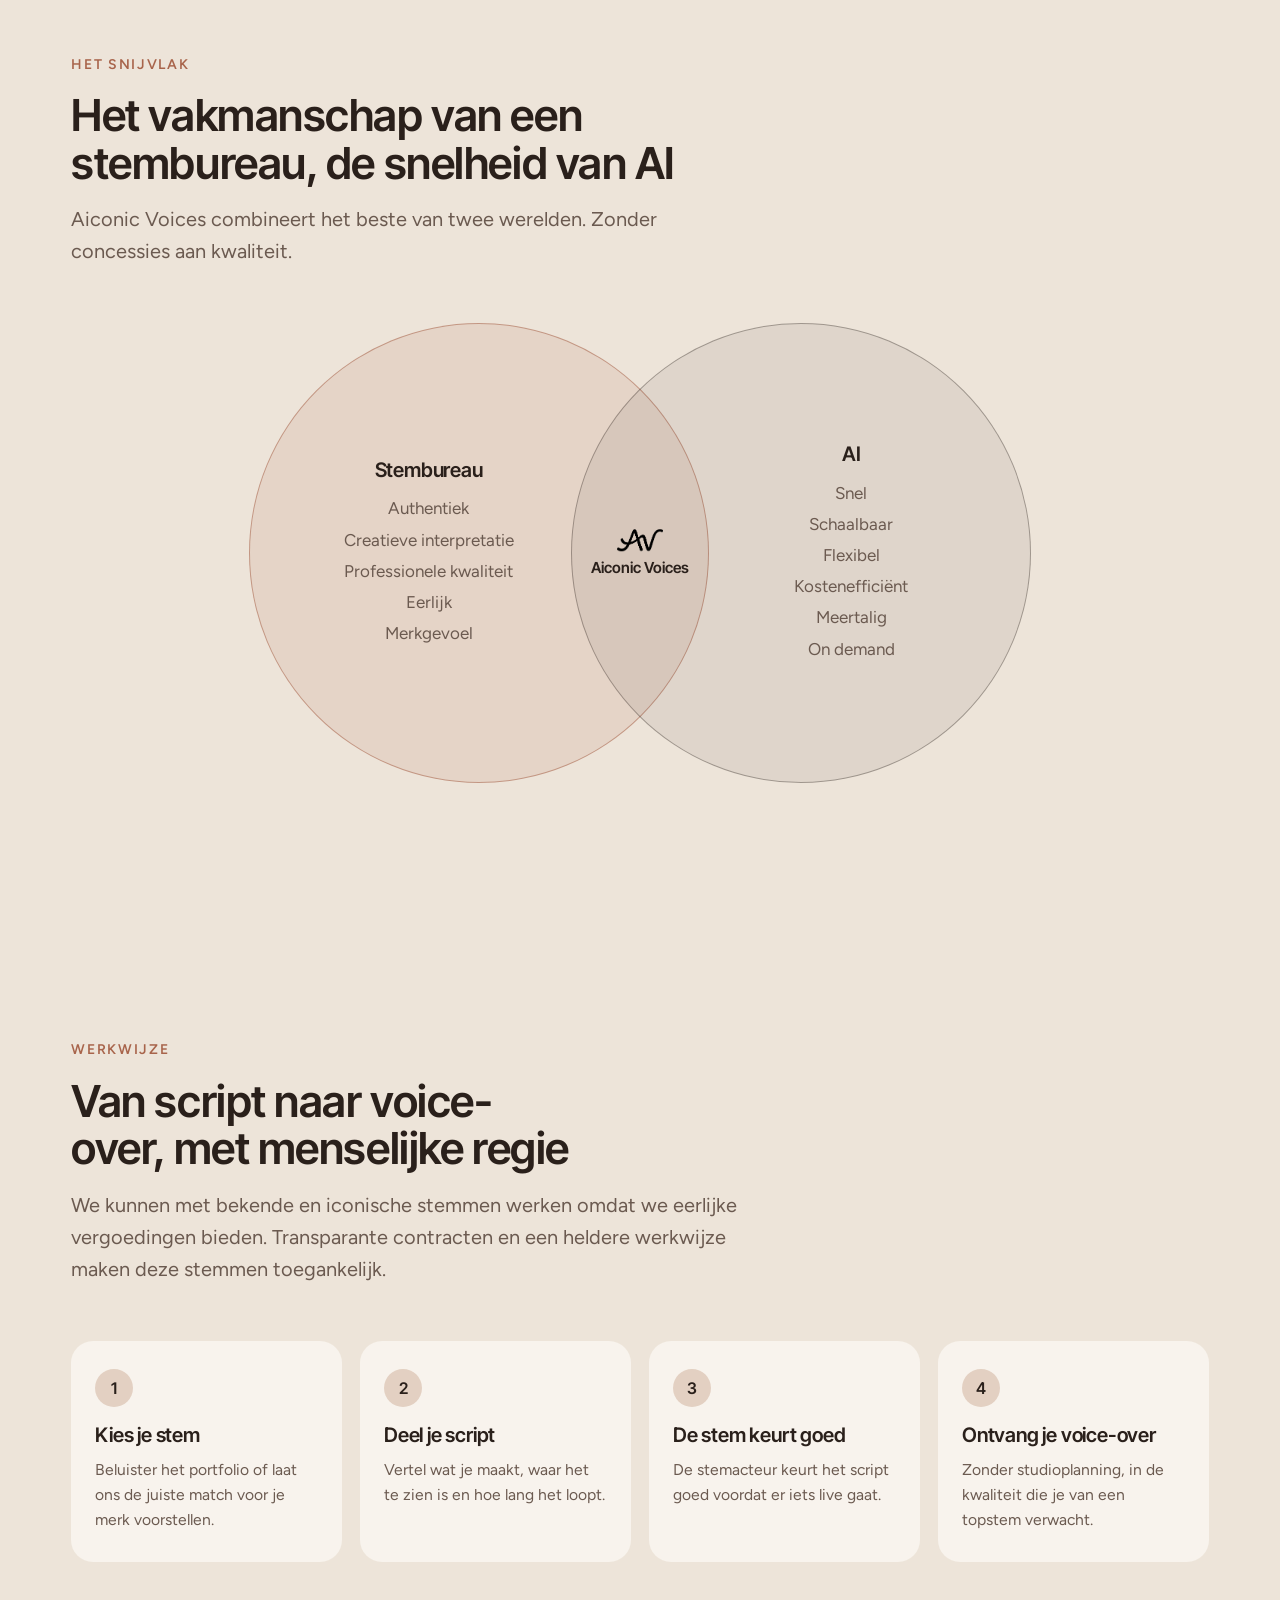
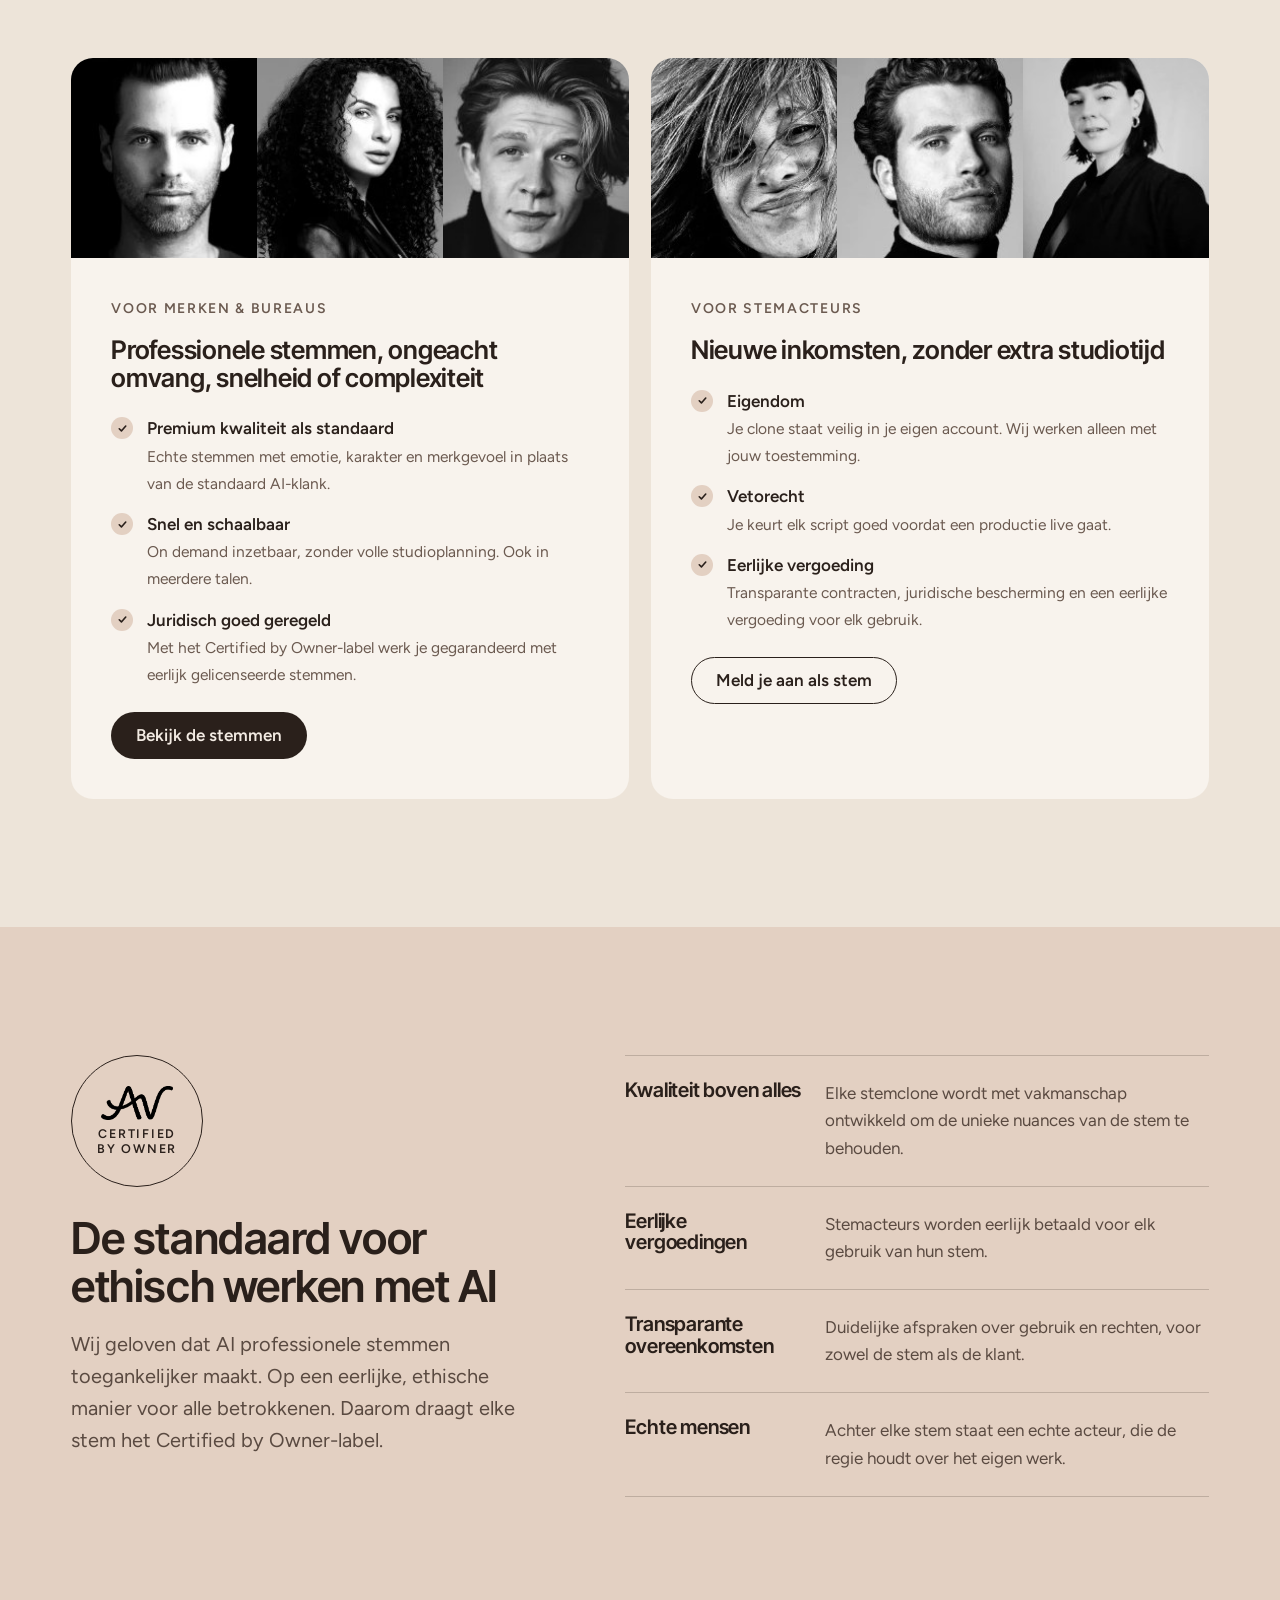
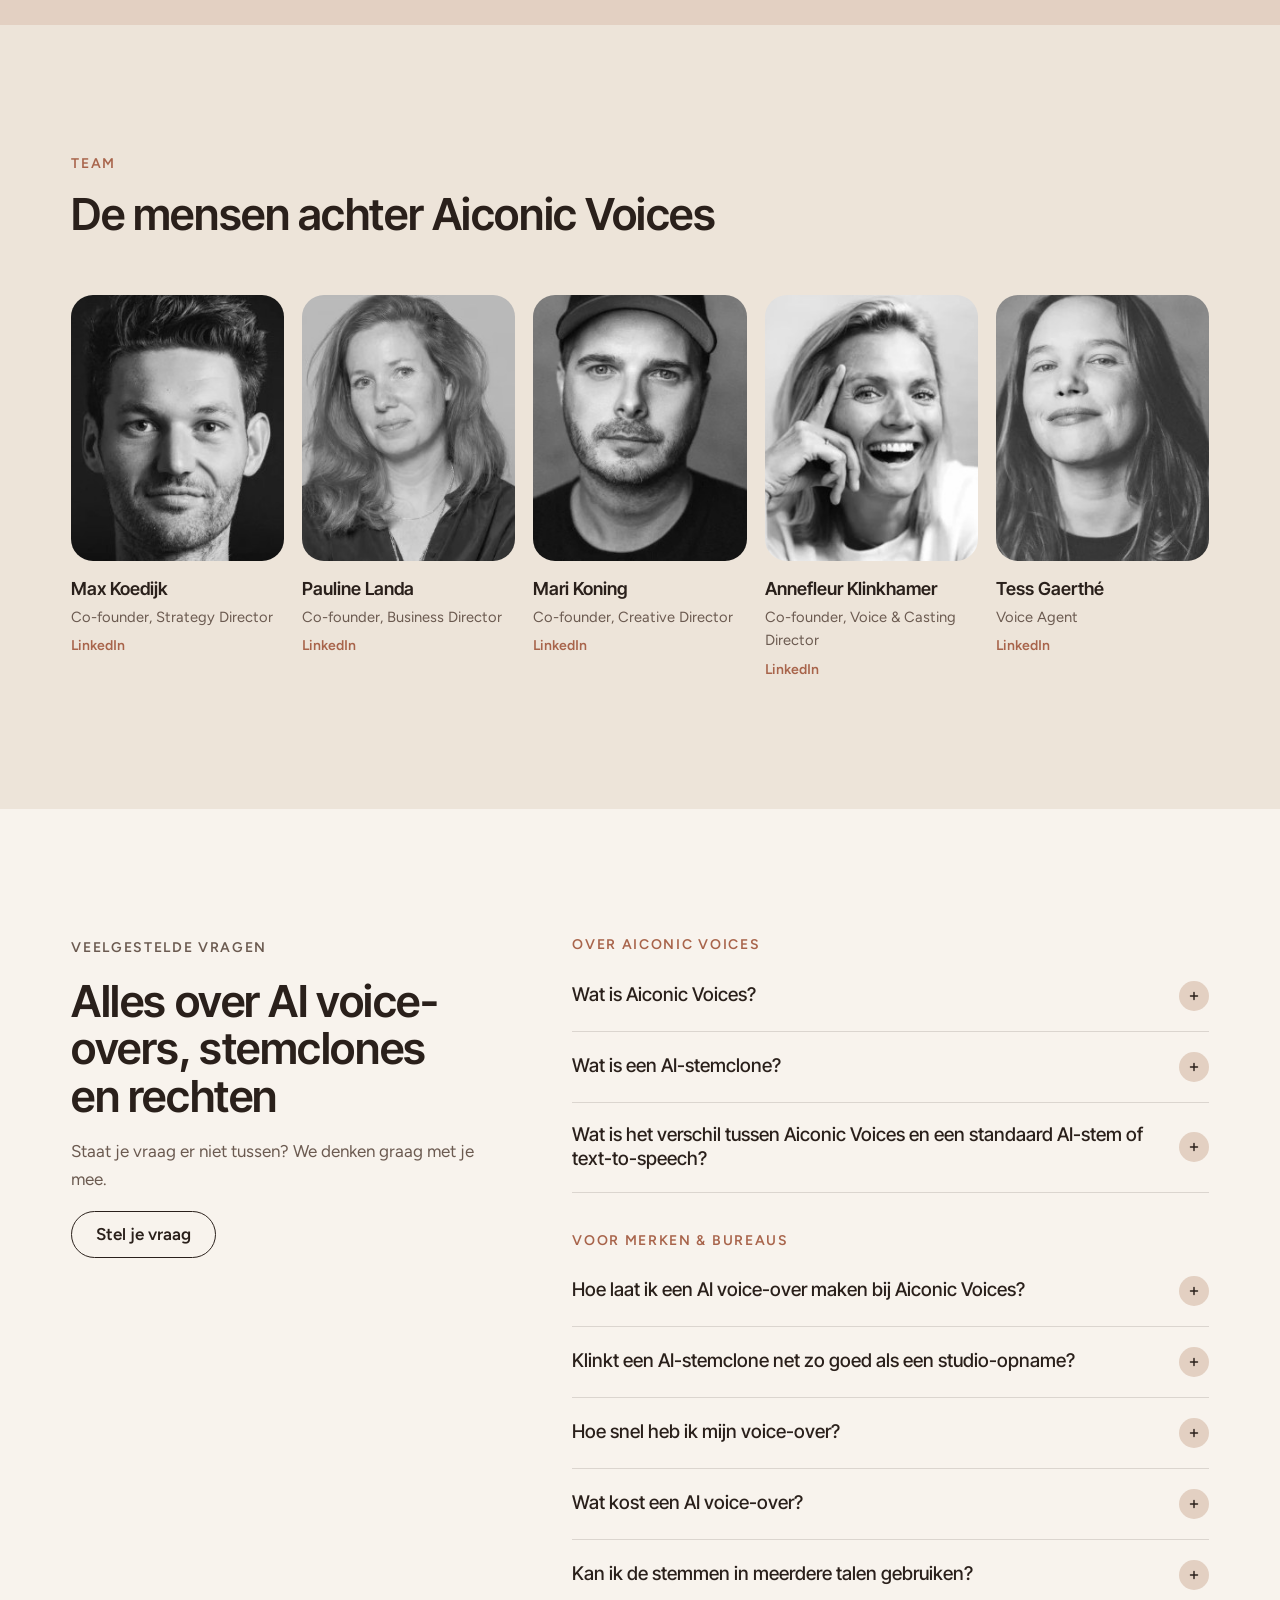
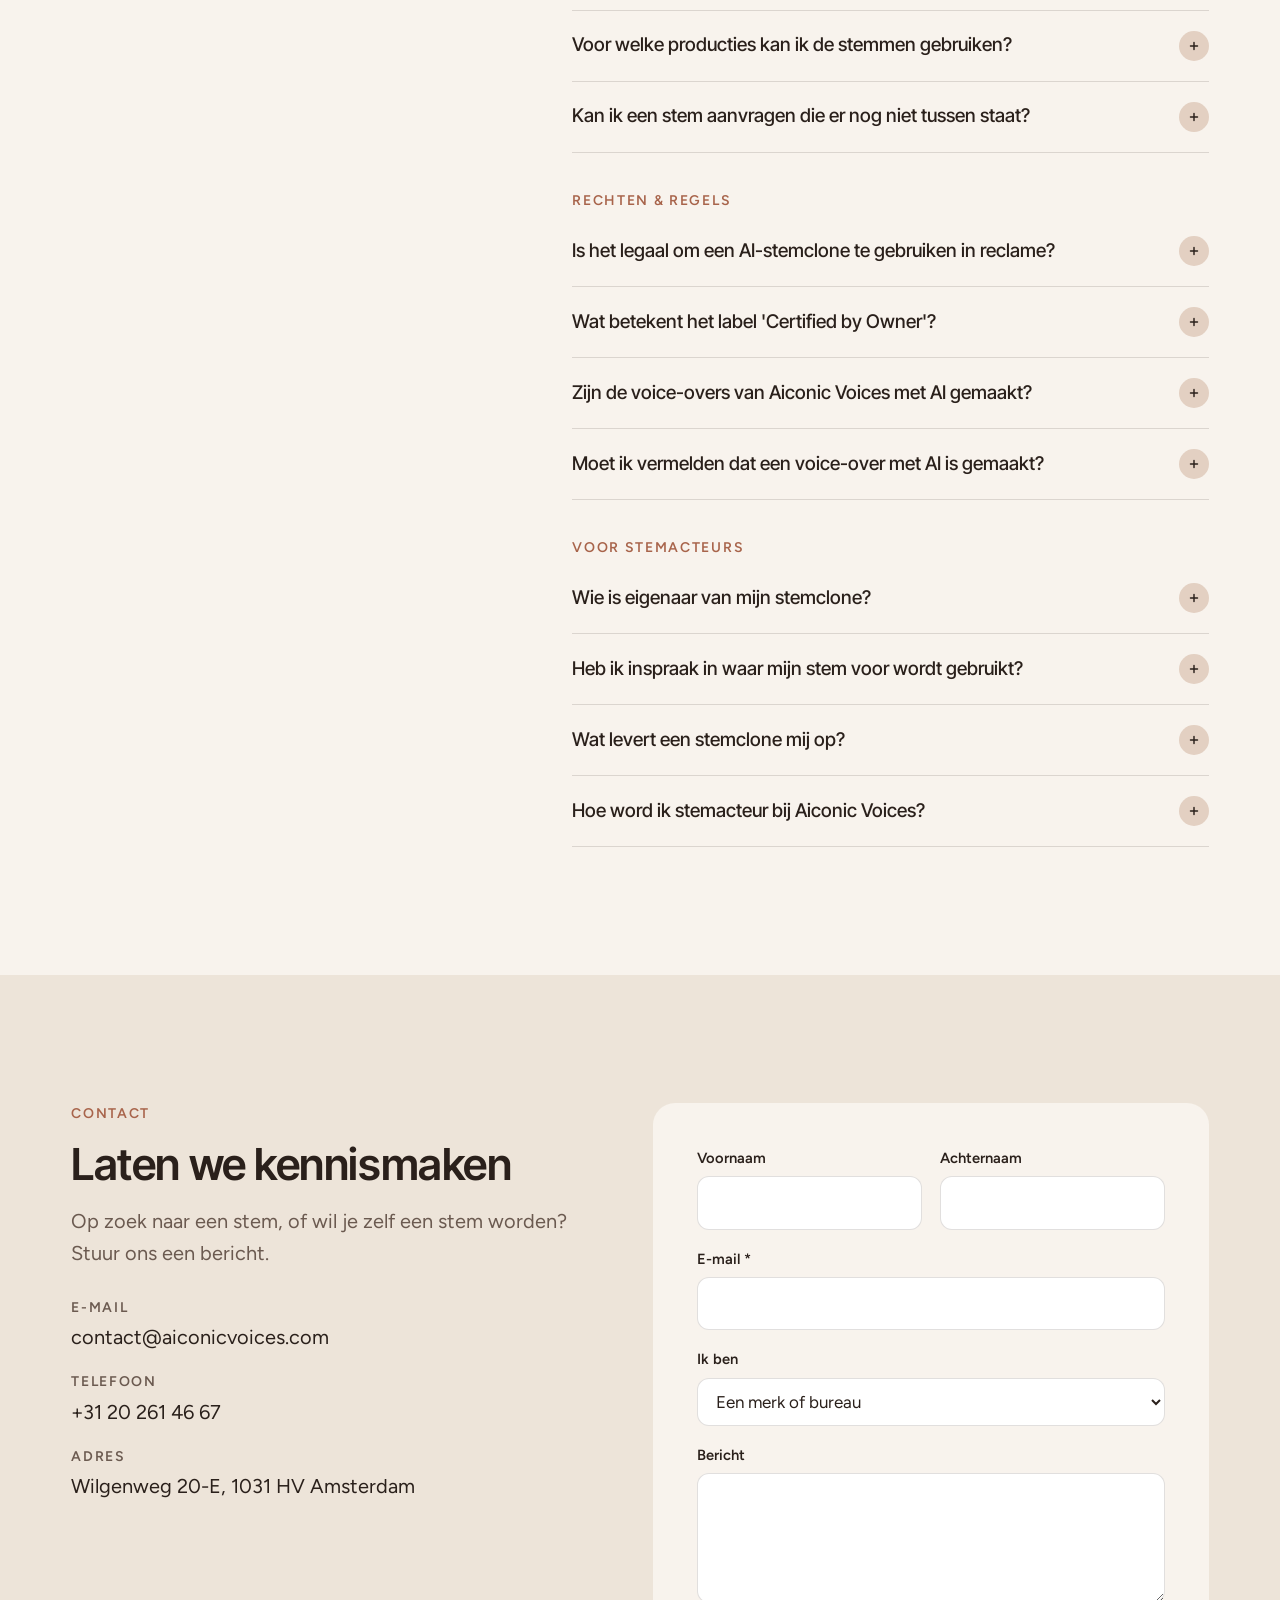
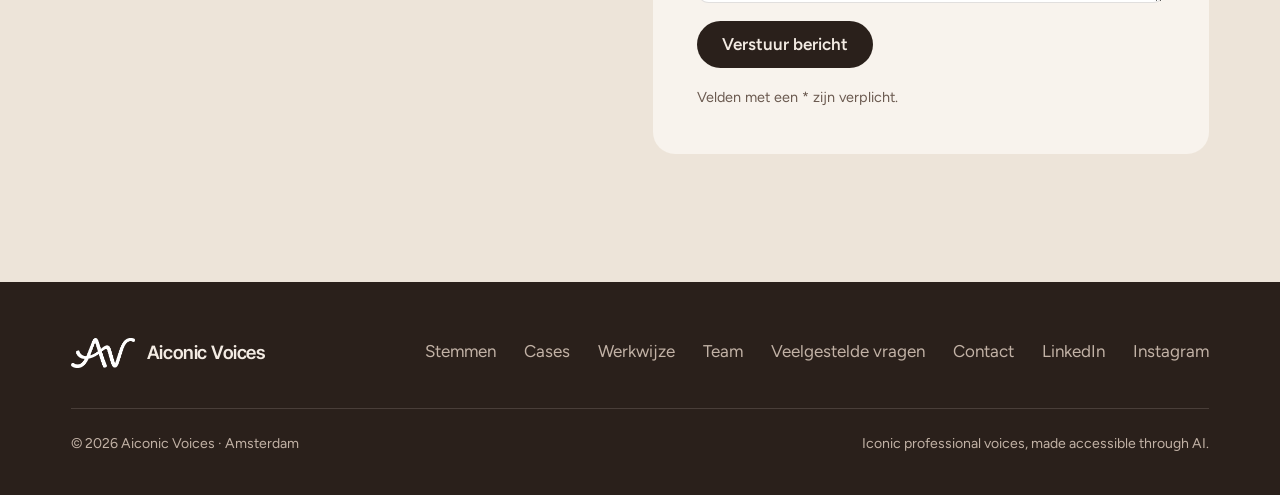
==== commit 29950b44: "Hero-titel: 'Stemmen van echte mensen, toegankelijk gemaakt met AI.' Co-Authored-By: Claude Opus 5.5" ====
--- a/index.html
+++ b/index.html
@@ -7,7 +7,7 @@
   <meta name="description" content="Iconische professionele stemmen, toegankelijk gemaakt met AI. Professionele en bekende stemmen, snel, schaalbaar en meertalig inzetbaar. Eerlijk en juridisch goed geregeld voor alle partijen.">
   <link rel="canonical" href="https://www.aiconicvoices.com/">
   <meta property="og:type" content="website">
-  <meta property="og:title" content="Aiconic Voices: echte iconische stemmen, toegankelijk gemaakt met AI">
+  <meta property="og:title" content="Aiconic Voices: stemmen van echte mensen, toegankelijk gemaakt met AI">
   <meta property="og:description" content="Professionele en bekende stemmen voor iedere merkuitdaging. Snel, schaalbaar en meertalig, met eerlijke vergoedingen en transparante afspraken.">
   <meta property="og:url" content="https://www.aiconicvoices.com/">
   <meta property="og:locale" content="nl_NL">
@@ -214,7 +214,7 @@
       <div class="wrap hero-grid">
         <div class="hero-copy">
           <p class="eyebrow">Professionele en bekende stemmen</p>
-          <h1>Echte iconische stemmen, <em>toegankelijk</em> gemaakt met AI.</h1>
+          <h1>Stemmen van echte mensen, <em>toegankelijk</em> gemaakt met AI.</h1>
           <p class="lead">Professionele kwaliteit mag niet beperkt worden door tijd, beschikbaarheid of schaal. Daarom maken wij de stemmen van professionele acteurs en bekende gezichten snel en flexibel inzetbaar. Eerlijk geregeld voor iedereen.</p>
           <div class="hero-actions">
             <a class="btn btn-primary" href="#stemmen">Beluister de stemmen</a>
